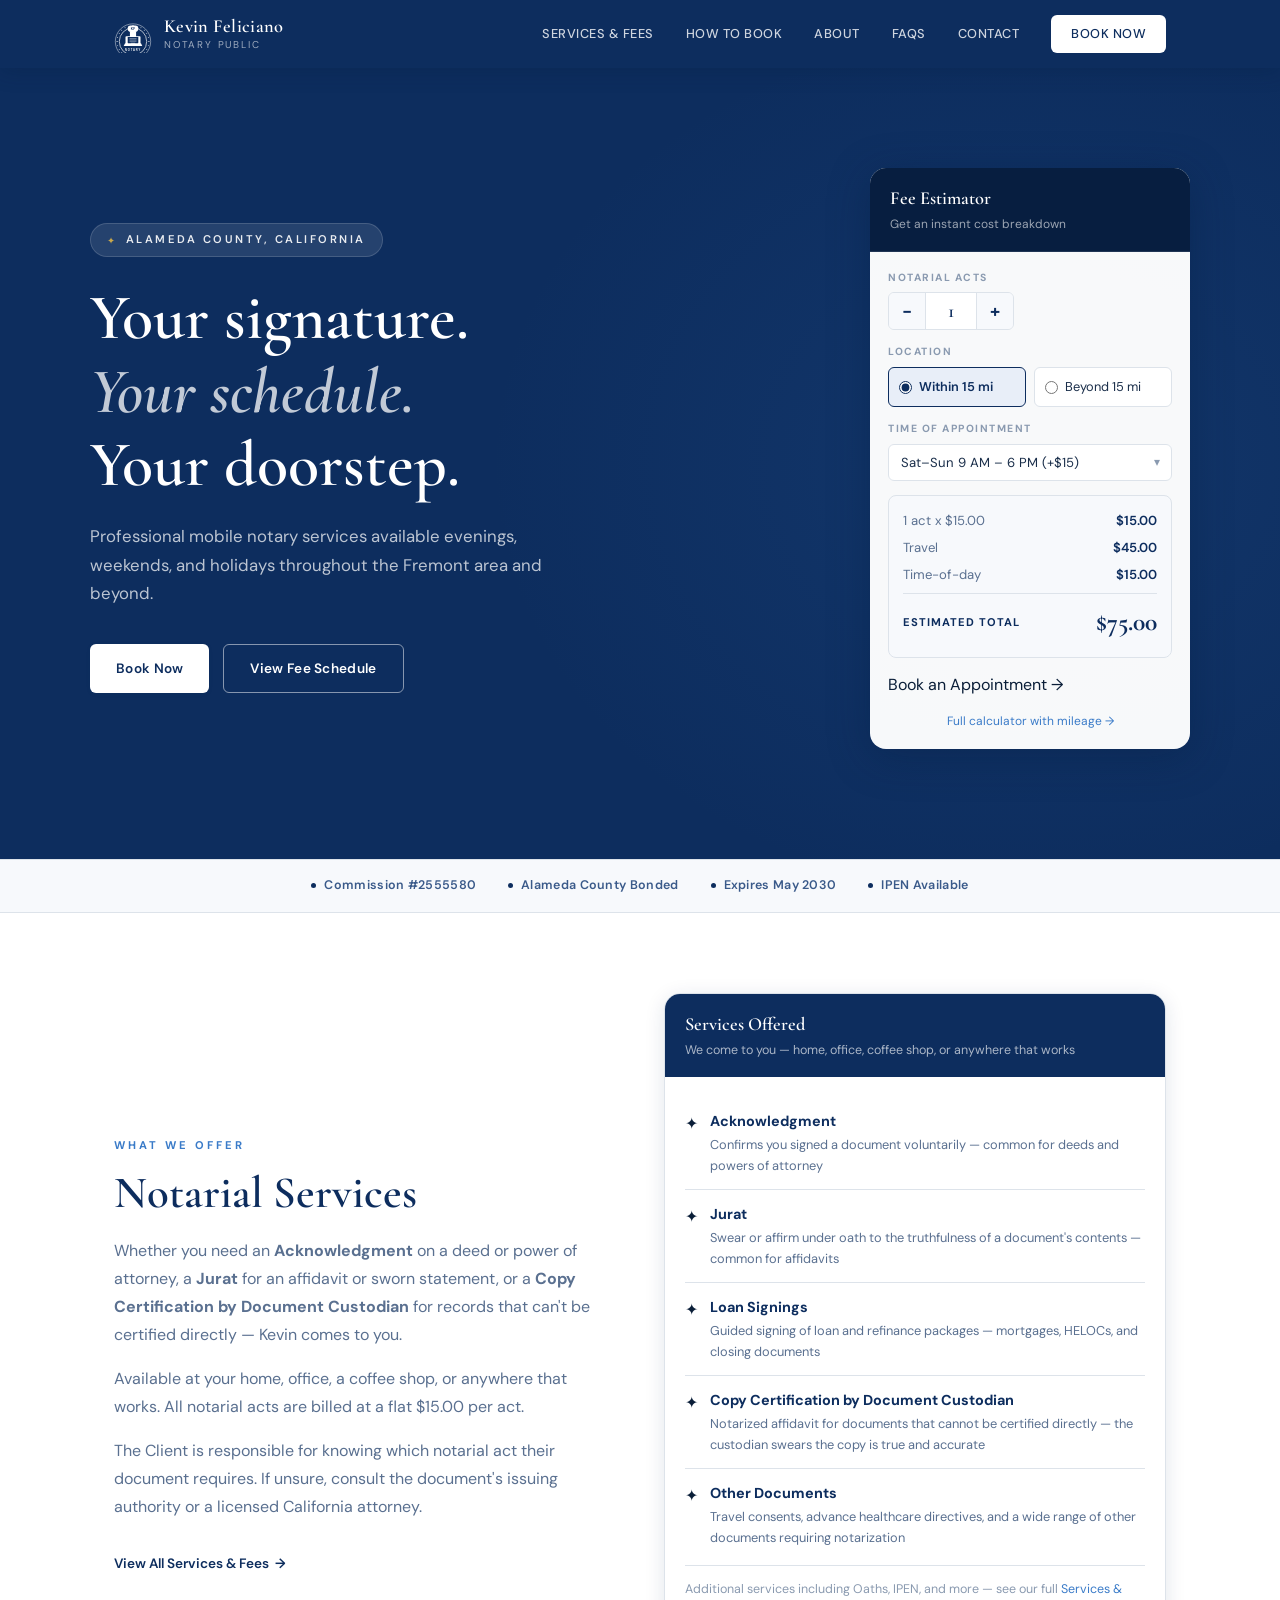
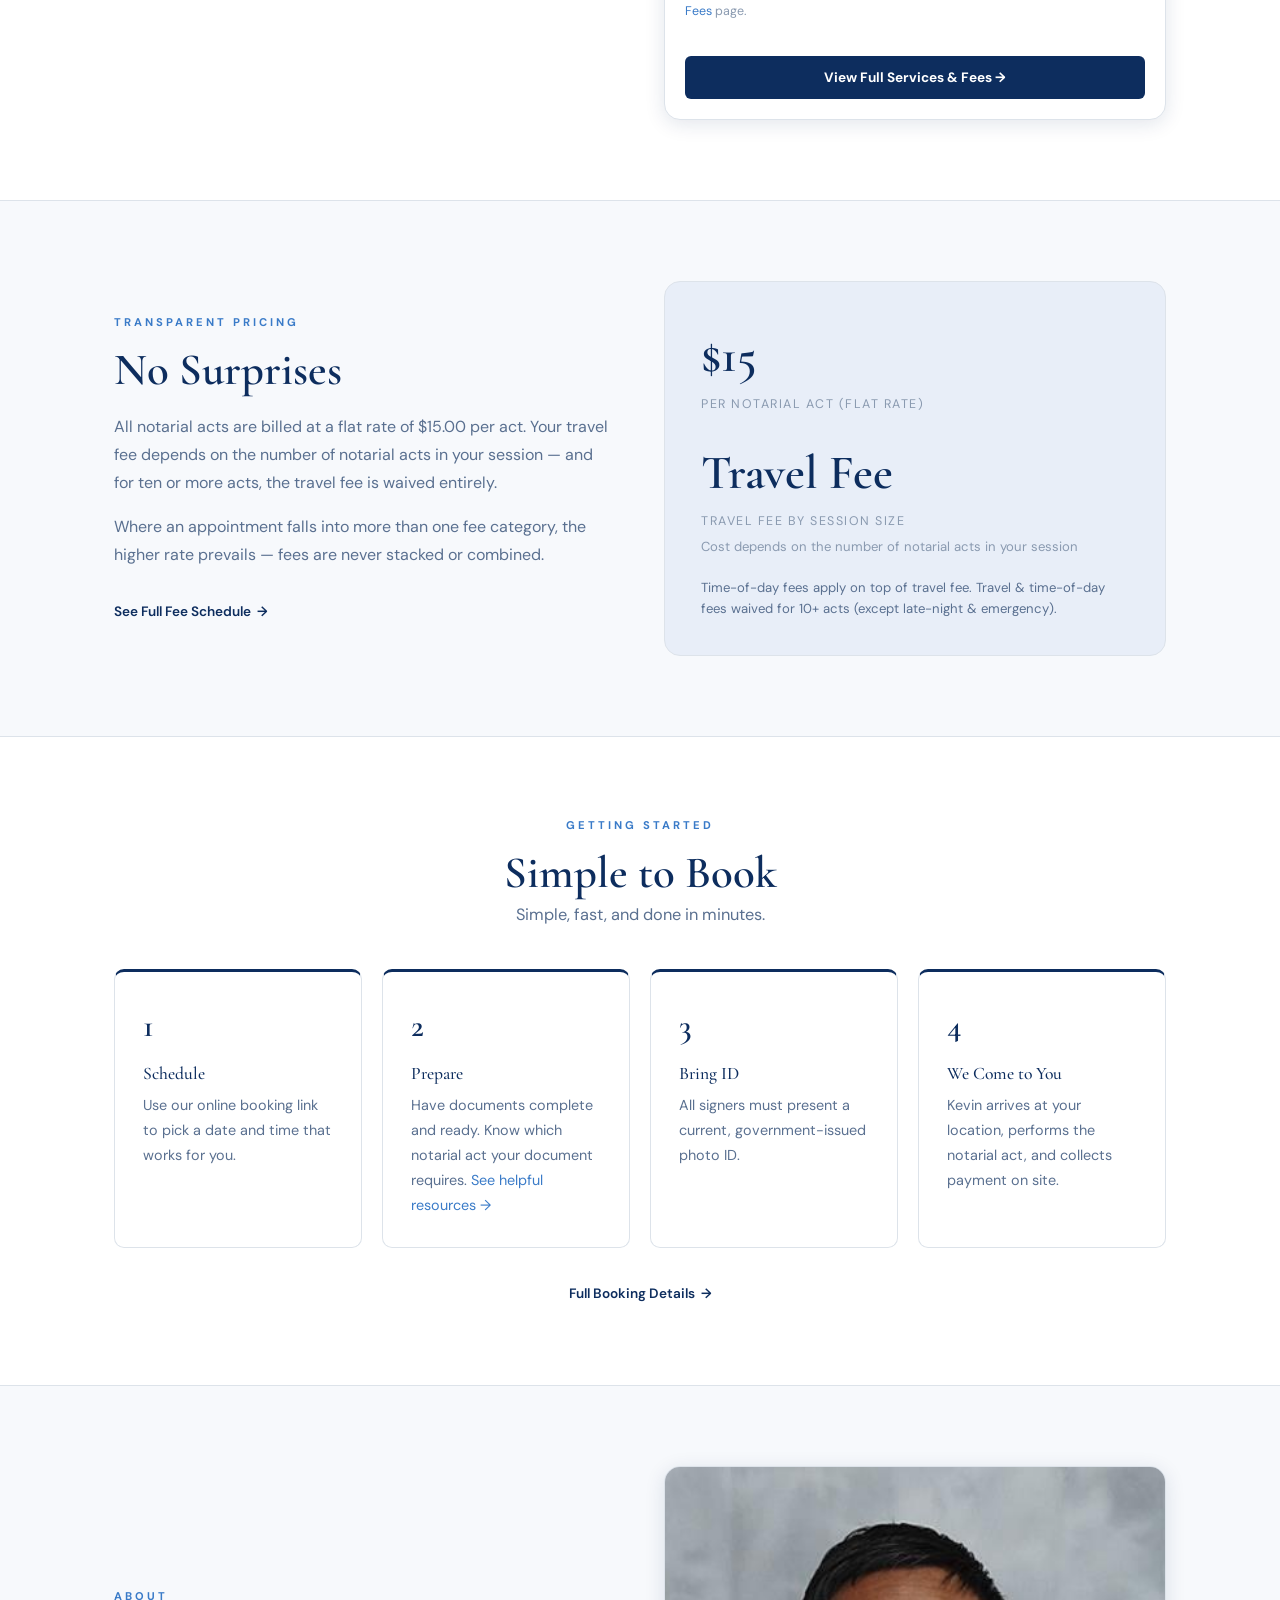
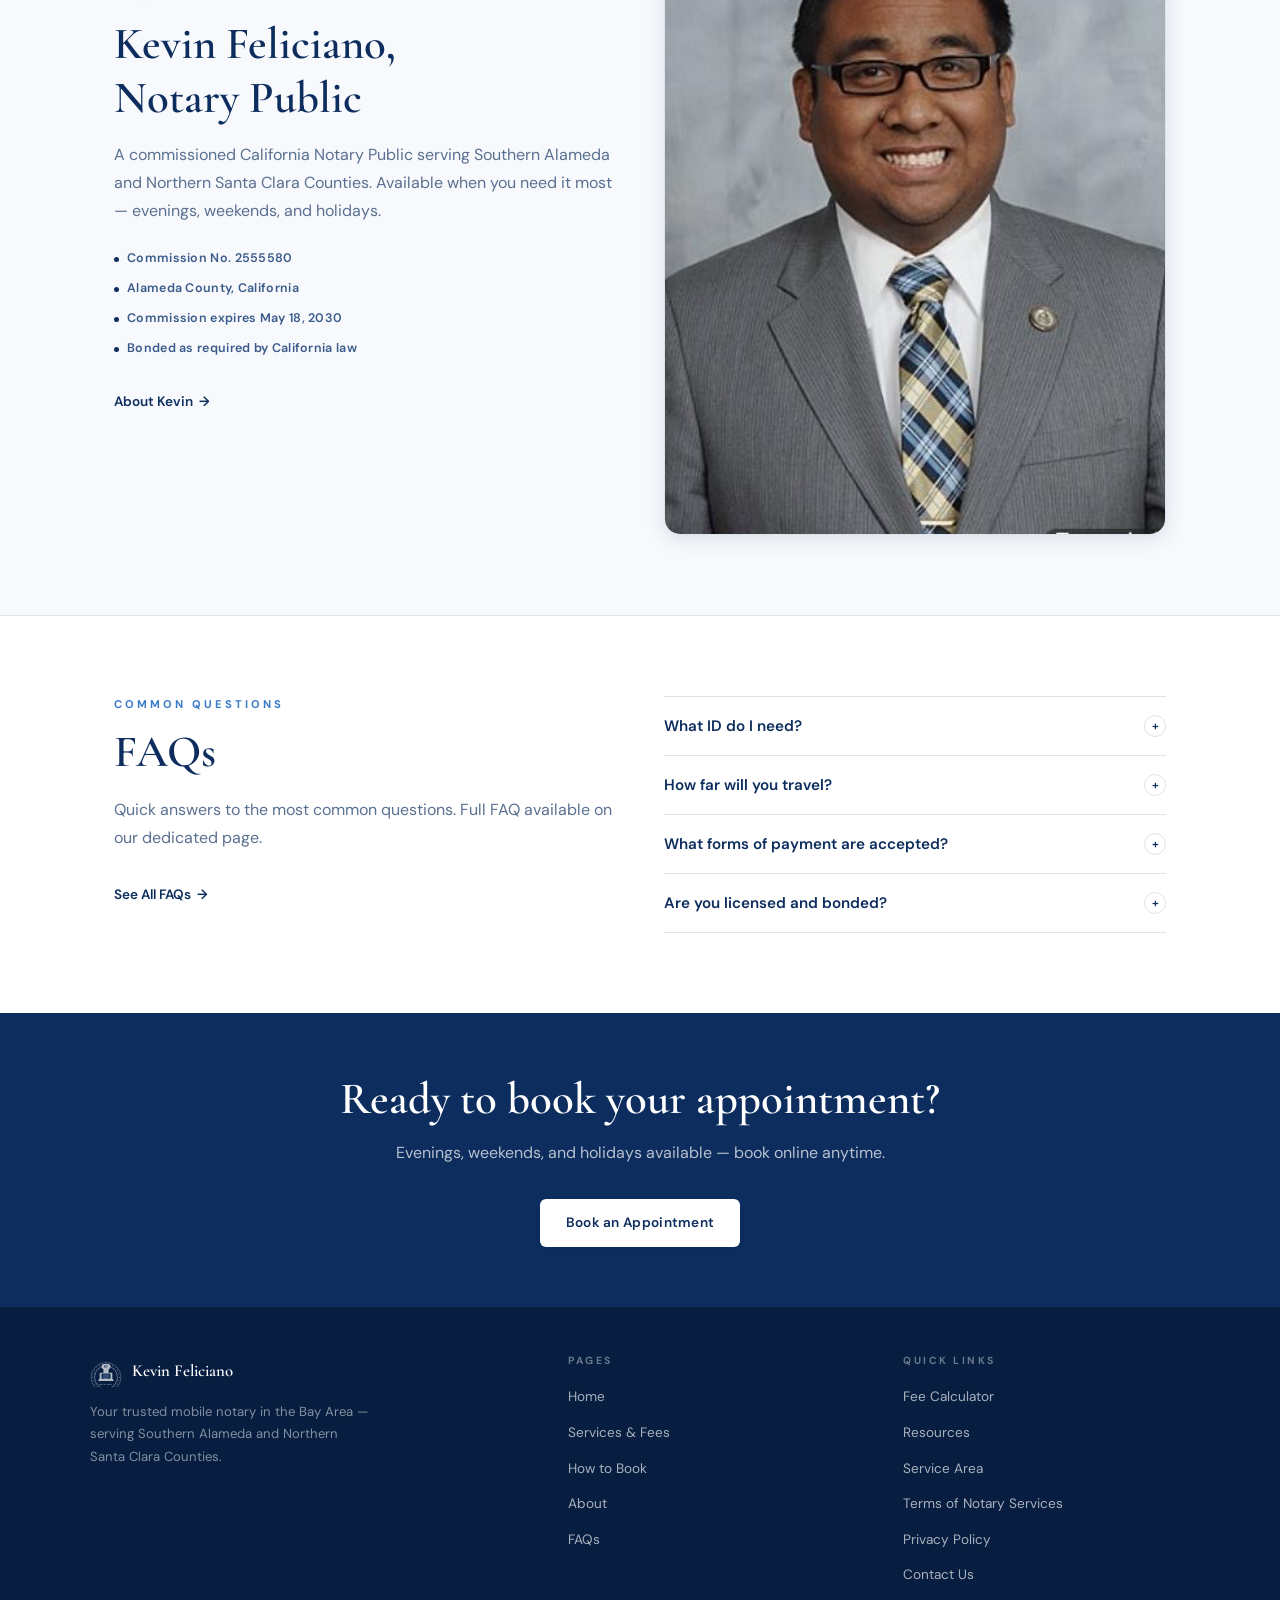
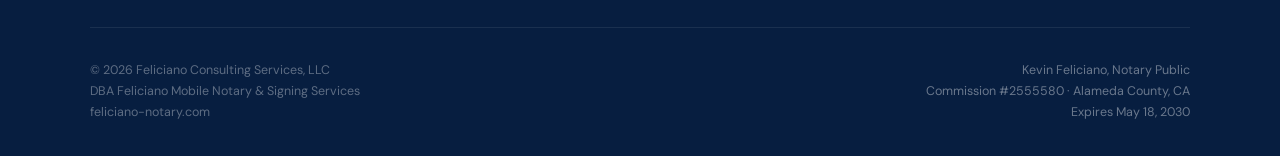
==== index.html @ 38f4b2e8 "Add files via upload" ====
<!DOCTYPE html>
<html lang="en">
<head>
  <meta charset="UTF-8"/>
  <meta name="viewport" content="width=device-width, initial-scale=1.0"/>
  <meta name="description" content="Kevin Feliciano, Notary Public — Professional mobile notary services in Fremont, CA. Available evenings, weekends, and holidays. Serving Southern Alameda and Northern Santa Clara Counties."/>
  <title>Feliciano Mobile Notary | Fremont, CA</title>
  <link rel="stylesheet" href="css/style.css"/>
  <link rel="icon" type="image/png" href="images/favicon-32.png"/>
<!-- Built: 2026-06-03 -->
<script type="application/ld+json">
{
  "@context": "https://schema.org",
  "@type": [
    "LegalService",
    "ProfessionalService"
  ],
  "name": "Feliciano Mobile Notary & Signing Services",
  "legalName": "Feliciano Consulting Services, LLC",
  "description": "Professional mobile notary services in Fremont, CA and the surrounding Bay Area. Available evenings, weekends, and holidays. Serving Southern Alameda and Northern Santa Clara Counties.",
  "url": "https://www.feliciano-notary.com",
  "founder": {
    "@type": "Person",
    "name": "Kevin Feliciano"
  },
  "areaServed": [
    {
      "@type": "City",
      "name": "Fremont"
    },
    {
      "@type": "City",
      "name": "Newark"
    },
    {
      "@type": "City",
      "name": "Union City"
    },
    {
      "@type": "City",
      "name": "Hayward"
    },
    {
      "@type": "City",
      "name": "Milpitas"
    },
    {
      "@type": "City",
      "name": "San Jose"
    },
    {
      "@type": "City",
      "name": "Sunnyvale"
    },
    {
      "@type": "City",
      "name": "Santa Clara"
    },
    {
      "@type": "City",
      "name": "Castro Valley"
    },
    {
      "@type": "City",
      "name": "San Leandro"
    },
    {
      "@type": "City",
      "name": "Sunol"
    },
    {
      "@type": "City",
      "name": "San Lorenzo"
    }
  ],
  "serviceArea": {
    "@type": "GeoCircle",
    "geoMidpoint": {
      "@type": "GeoCoordinates",
      "latitude": 37.5485,
      "longitude": -121.9886
    },
    "geoRadius": "24140"
  },
  "priceRange": "$$",
  "paymentAccepted": "Cash, Check, Card",
  "openingHours": [
    "Sa 09:00-21:00",
    "Su 09:00-21:00",
    "Mo-Fr 18:00-00:00"
  ],
  "makesOffer": [
    {
      "@type": "Offer",
      "itemOffered": {
        "@type": "Service",
        "name": "Acknowledgment"
      }
    },
    {
      "@type": "Offer",
      "itemOffered": {
        "@type": "Service",
        "name": "Jurat"
      }
    },
    {
      "@type": "Offer",
      "itemOffered": {
        "@type": "Service",
        "name": "Certified Copy of Power of Attorney"
      }
    },
    {
      "@type": "Offer",
      "itemOffered": {
        "@type": "Service",
        "name": "Loan Signing Services"
      }
    },
    {
      "@type": "Offer",
      "itemOffered": {
        "@type": "Service",
        "name": "In-Person Electronic Notarization (IPEN)"
      }
    }
  ]
}
</script>
</head>
<body>

<!-- ── NAVIGATION ── -->
<nav class="nav">
  <div class="nav-inner">
    <a href="index.html" class="nav-brand">
      <svg class="logo-mark" width="38" height="38" viewBox="-43 -58 86 82">
        <circle cx="0" cy="0" r="40" fill="none" stroke="white" stroke-width="1"/>
        <g fill="white"><circle cx="0" cy="-36" r="1.3"/><circle cx="9.3" cy="-34.8" r="1.1"/><circle cx="18" cy="-31.2" r="1.1"/><circle cx="25.5" cy="-25.5" r="1.1"/><circle cx="31.2" cy="-18" r="1.1"/><circle cx="34.8" cy="-9.3" r="1.1"/><circle cx="36" cy="0" r="1.3"/><circle cx="34.8" cy="9.3" r="1.1"/><circle cx="31.2" cy="18" r="1.1"/><circle cx="25.5" cy="25.5" r="1.1"/><circle cx="18" cy="31.2" r="1.1"/><circle cx="9.3" cy="34.8" r="1.1"/><circle cx="0" cy="36" r="1.3"/><circle cx="-9.3" cy="34.8" r="1.1"/><circle cx="-18" cy="31.2" r="1.1"/><circle cx="-25.5" cy="25.5" r="1.1"/><circle cx="-31.2" cy="18" r="1.1"/><circle cx="-34.8" cy="9.3" r="1.1"/><circle cx="-36" cy="0" r="1.3"/><circle cx="-34.8" cy="-9.3" r="1.1"/><circle cx="-31.2" cy="-18" r="1.1"/><circle cx="-25.5" cy="-25.5" r="1.1"/><circle cx="-18" cy="-31.2" r="1.1"/><circle cx="-9.3" cy="-34.8" r="1.1"/></g>
        <circle cx="0" cy="0" r="31" fill="none" stroke="white" stroke-width="1.5"/>
        <path d="M-21,10 L-18,4 L18,4 L21,10 Z" fill="white"/><rect x="-17" y="-12" width="34" height="18" rx="2" fill="white"/><rect x="-7" y="-24" width="14" height="14" rx="2" fill="white"/><rect x="-12" y="-36" width="24" height="14" rx="7" fill="white"/>
        <text x="0" y="-26" font-family="Arial,sans-serif" font-size="7" font-weight="700" fill="#0d2d5e" text-anchor="middle" letter-spacing="0.5">KF</text>
        <rect x="-12" y="-10" width="24" height="14" rx="1" fill="#0d2d5e"/><line x1="-8" y1="-6" x2="8" y2="-6" stroke="white" stroke-width="1.3"/><line x1="-8" y1="-1" x2="8" y2="-1" stroke="white" stroke-width="1.3"/><line x1="-5" y1="4" x2="5" y2="4" stroke="white" stroke-width="1.3"/>
        <text x="0" y="21" font-family="Arial,sans-serif" font-size="6" font-weight="700" fill="white" letter-spacing="2" text-anchor="middle">NOTARY</text>
      </svg>
      <div class="nav-wordmark"><span class="name">Kevin Feliciano</span><span class="sub">Notary Public</span></div>
    </a>
    <div class="nav-links">
      <div class="nav-dropdown">
        <a href="services.html">Services &amp; Fees</a>
        <div class="nav-dropdown-menu">
          <a href="services.html">Services &amp; Fees</a>
          <a href="service-area.html">Service Area</a>
          <a href="calculator.html">Fee Calculator</a>
          <a href="resources.html">Resources</a>
        </div>
      </div>
      <a href="book.html">How to Book</a>
      <div class="nav-dropdown">
        <a href="about.html">About</a>
        <div class="nav-dropdown-menu">
          <a href="about.html">About</a>
          <a href="contact.html">Contact</a>
          <a href="service-area.html">Service Area</a>
          <a href="terms.html">Full Terms</a>
        </div>
      </div>
      <a href="faq.html">FAQs</a>
      <a href="contact.html">Contact</a>
      <a href="book.html" class="nav-cta" style="color:#0d2d5e">Book Now</a>
    </div>
    <button class="nav-mobile-toggle" aria-label="Menu"><span></span><span></span><span></span></button>
  </div>
</nav>

<!-- ── HERO ── -->
<section class="hero">
  <div class="hero-inner">
    <div class="hero-content">
      <div class="hero-badge fade-up">Alameda County, California</div>
      <h1 class="fade-up fade-up-1">Your signature.<br><em>Your schedule.</em><br>Your doorstep.</h1>
      <p class="hero-tagline fade-up fade-up-2">Professional mobile notary services available evenings, weekends, and holidays throughout the Fremont area and beyond.</p>
      <div class="hero-btns fade-up fade-up-3">
        <a href="book.html" class="btn btn-white">Book Now</a>
        <a href="services.html" class="btn btn-outline-white">View Fee Schedule</a>
      </div>
    </div>
    <!-- Hero Fee Calculator -->
    <div id="hero-calc" style="background:rgba(255,255,255,0.97);border-radius:16px;overflow:hidden;box-shadow:0 8px 40px rgba(7,30,64,0.35);width:320px;flex-shrink:0;align-self:flex-start">
      <div style="background:#071e40;padding:16px 20px;border-bottom:1px solid rgba(255,255,255,0.1)">
        <div style="color:white;font-family:var(--font-display);font-size:1.15rem;font-weight:600">Fee Estimator</div>
        <div style="color:rgba(255,255,255,0.6);font-size:0.75rem;margin-top:2px">Get an instant cost breakdown</div>
      </div>
      <div style="padding:18px;display:flex;flex-direction:column;gap:14px">

        <!-- Acts -->
        <div>
          <div style="font-size:0.65rem;font-weight:700;letter-spacing:1.5px;text-transform:uppercase;color:var(--text-muted);margin-bottom:6px">Notarial acts</div>
          <div style="display:flex;align-items:center;border:1.5px solid var(--border);border-radius:var(--radius-sm);overflow:hidden;width:fit-content">
            <button onclick="hcStep(-1)" style="width:36px;height:36px;background:#f7f9fc;border:none;font-size:1.1rem;font-weight:700;color:#0d2d5e;cursor:pointer">−</button>
            <input type="number" id="hc-acts" min="1" max="20" value="1" oninput="hcActsInput()" style="width:52px;text-align:center;font-family:'Cormorant Garamond',serif;font-size:1.2rem;font-weight:600;color:#0d2d5e;border:none;border-left:1px solid var(--border);border-right:1px solid var(--border);height:36px;outline:none;-moz-appearance:textfield;background:white;padding:0"/>
            <button onclick="hcStep(1)" style="width:36px;height:36px;background:#f7f9fc;border:none;font-size:1.1rem;font-weight:700;color:#0d2d5e;cursor:pointer">+</button>
          </div>
        </div>

        <!-- Location -->
        <div>
          <div style="font-size:0.65rem;font-weight:700;letter-spacing:1.5px;text-transform:uppercase;color:var(--text-muted);margin-bottom:6px">Location</div>
          <div style="display:grid;grid-template-columns:1fr 1fr;gap:8px">
            <label id="hc-loc-within-lbl" style="display:flex;align-items:center;gap:7px;padding:9px 10px;border:1.5px solid #0d2d5e;border-radius:6px;cursor:pointer;font-size:0.8rem;font-weight:600;color:#0d2d5e;background:#e8eef8">
              <input type="radio" name="hc-loc" id="hc-loc-within" value="within" checked onchange="hcUpdateLabels();hcCalc()" style="accent-color:#0d2d5e"/> Within 15 mi
            </label>
            <label id="hc-loc-beyond-lbl" style="display:flex;align-items:center;gap:7px;padding:9px 10px;border:1.5px solid #dde3ea;border-radius:6px;cursor:pointer;font-size:0.8rem;color:#1a2e4a;background:white">
              <input type="radio" name="hc-loc" id="hc-loc-beyond" value="beyond" onchange="hcUpdateLabels();hcCalc()" style="accent-color:#0d2d5e"/> Beyond 15 mi
            </label>
          </div>
        </div>

        <!-- Time -->
        <div>
          <div style="font-size:0.65rem;font-weight:700;letter-spacing:1.5px;text-transform:uppercase;color:var(--text-muted);margin-bottom:6px">Time of appointment</div>
          <div style="position:relative">
            <select id="hc-time" onchange="hcCalc()" style="width:100%;padding:9px 32px 9px 12px;border:1.5px solid #dde3ea;border-radius:6px;font-family:var(--font-body);font-size:0.82rem;color:#1a2e4a;background:white;outline:none;appearance:none;-webkit-appearance:none;cursor:pointer">
              <option value="weekend-day" selected>Sat–Sun 9 AM – 6 PM (+$15)</option>
              <option value="evening">All days 6 – 9 PM (+$25)</option>
              <option value="latenight">Late-night 9 PM – 12 AM (+$40)</option>
              <option value="emergency">Emergency &lt;2 hrs (+$65)</option>
            </select>
            <span style="position:absolute;right:12px;top:50%;transform:translateY(-50%);color:#8a9ab0;pointer-events:none;font-size:0.75rem">▾</span>
          </div>
        </div>

        <!-- Result -->
        <div style="background:#f7f9fc;border-radius:8px;padding:14px;display:flex;flex-direction:column;gap:6px;border:1px solid #dde3ea">
          <div style="display:flex;justify-content:space-between;font-size:0.82rem">
            <span style="color:#5a7090" id="hc-acts-label">1 act x $15.00</span>
            <span style="font-weight:600;color:#0d2d5e" id="hc-acts-val">$15.00</span>
          </div>
          <div style="display:flex;justify-content:space-between;font-size:0.82rem">
            <span style="color:#5a7090">Travel</span>
            <span style="font-weight:600;color:#0d2d5e" id="hc-travel-val">$45.00</span>
          </div>
          <div style="display:flex;justify-content:space-between;font-size:0.82rem">
            <span style="color:#5a7090">Time-of-day</span>
            <span style="font-weight:600;color:#0d2d5e" id="hc-tod-val">$15.00</span>
          </div>
          <div style="border-top:1.5px solid #dde3ea;padding-top:8px;margin-top:2px;display:flex;justify-content:space-between;align-items:center">
            <span style="font-size:0.7rem;font-weight:700;letter-spacing:1px;text-transform:uppercase;color:#0d2d5e">Estimated Total</span>
            <span style="font-family:var(--font-display);font-size:1.6rem;font-weight:700;color:#0d2d5e" id="hc-total">$75.00</span>
          </div>
        </div>

        <a href="book.html">Book an Appointment →</a>
        <a href="calculator.html" style="display:block;text-align:center;font-size:0.75rem;color:#3a7bc8;text-decoration:none">Full calculator with mileage →</a>
      </div>
    </div>
  </div>
</section>

<!-- ── TRUST BAR ── -->
<div class="trust-bar">
  <div class="trust-bar-inner">
    <div class="trust-item"><span class="trust-dot"></span>Commission #2555580</div>
    <div class="trust-item"><span class="trust-dot"></span>Alameda County Bonded</div>
    <div class="trust-item"><span class="trust-dot"></span>Expires May 2030</div>
    <div class="trust-item"><span class="trust-dot"></span>IPEN Available</div>
  </div>
</div>

<!-- ── SERVICES TEASER ── -->
<section class="section">
  <div class="container">
    <div class="teaser-grid scroll-reveal">
      <div>
        <span class="eyebrow">What We Offer</span>
        <h2>Notarial Services</h2>
        <p class="mt-16">Whether you need an <strong>Acknowledgment</strong> on a deed or power of attorney, a <strong>Jurat</strong> for an affidavit or sworn statement, or a <strong>Copy Certification by Document Custodian</strong> for records that can't be certified directly — Kevin comes to you.</p>
        <p class="mt-16">Available at your home, office, a coffee shop, or anywhere that works. All notarial acts are billed at a flat $15.00 per act.</p>
        <p class="mt-16">The Client is responsible for knowing which notarial act their document requires. If unsure, consult the document's issuing authority or a licensed California attorney.</p>
        <a href="services.html" class="btn-ghost mt-32" style="display:inline-flex">View All Services &amp; Fees</a>
      </div>
      <!-- SERVICES CARD -->
      <div style="background:var(--white);border:1px solid var(--border);border-radius:var(--radius-lg);overflow:hidden;box-shadow:var(--shadow-md)">
        <div style="background:var(--navy);padding:16px 20px">
          <div style="color:white;font-family:var(--font-display);font-size:1.15rem;font-weight:600">Services Offered</div>
          <div style="color:rgba(255,255,255,0.65);font-size:0.78rem;margin-top:2px">We come to you — home, office, coffee shop, or anywhere that works</div>
        </div>
        <div style="padding:20px;display:flex;flex-direction:column;gap:0">
          <div style="display:flex;align-items:flex-start;gap:12px;padding:13px 0;border-bottom:1px solid var(--border)">
            <span style="font-size:1rem;flex-shrink:0;margin-top:1px">✦</span>
            <div>
              <div style="font-weight:700;font-size:0.9rem;color:var(--navy)">Acknowledgment</div>
              <div style="font-size:0.8rem;color:var(--text-soft);margin-top:2px">Confirms you signed a document voluntarily — common for deeds and powers of attorney</div>
            </div>
          </div>
          <div style="display:flex;align-items:flex-start;gap:12px;padding:13px 0;border-bottom:1px solid var(--border)">
            <span style="font-size:1rem;flex-shrink:0;margin-top:1px">✦</span>
            <div>
              <div style="font-weight:700;font-size:0.9rem;color:var(--navy)">Jurat</div>
              <div style="font-size:0.8rem;color:var(--text-soft);margin-top:2px">Swear or affirm under oath to the truthfulness of a document's contents — common for affidavits</div>
            </div>
          </div>
          <div style="display:flex;align-items:flex-start;gap:12px;padding:13px 0;border-bottom:1px solid var(--border)">
            <span style="font-size:1rem;flex-shrink:0;margin-top:1px">✦</span>
            <div>
              <div style="font-weight:700;font-size:0.9rem;color:var(--navy)">Loan Signings</div>
              <div style="font-size:0.8rem;color:var(--text-soft);margin-top:2px">Guided signing of loan and refinance packages — mortgages, HELOCs, and closing documents</div>
            </div>
          </div>
          <div style="display:flex;align-items:flex-start;gap:12px;padding:13px 0;border-bottom:1px solid var(--border)">
            <span style="font-size:1rem;flex-shrink:0;margin-top:1px">✦</span>
            <div>
              <div style="font-weight:700;font-size:0.9rem;color:var(--navy)">Copy Certification by Document Custodian</div>
              <div style="font-size:0.8rem;color:var(--text-soft);margin-top:2px">Notarized affidavit for documents that cannot be certified directly — the custodian swears the copy is true and accurate</div>
            </div>
          </div>
          <div style="display:flex;align-items:flex-start;gap:12px;padding:13px 0">
            <span style="font-size:1rem;flex-shrink:0;margin-top:1px">✦</span>
            <div>
              <div style="font-weight:700;font-size:0.9rem;color:var(--navy)">Other Documents</div>
              <div style="font-size:0.8rem;color:var(--text-soft);margin-top:2px">Travel consents, advance healthcare directives, and a wide range of other documents requiring notarization</div>
            </div>
          </div>
          <div style="padding:13px 0;border-top:1px solid var(--border);margin-top:4px">
            <p style="font-size:0.78rem;color:var(--text-muted)">Additional services including Oaths, IPEN, and more — see our full <a href="services.html" style="color:var(--blue-accent)">Services &amp; Fees</a> page.</p>
          </div>
        </div>
        <div style="padding:0 20px 20px">
          <a href="services.html" style="display:block;text-align:center;background:var(--navy);color:white;padding:11px;border-radius:var(--radius-sm);font-size:0.85rem;font-weight:700;text-decoration:none">View Full Services &amp; Fees →</a>
        </div>
      </div>
    </div>
  </div>
</section>

<hr class="divider"/>

<!-- ── FEE TEASER ── -->
<section class="section section-alt">
  <div class="container">
    <div class="teaser-grid reverse scroll-reveal">
      <div style="background:var(--light-blue);border-radius:var(--radius-lg);padding:36px;border:1px solid var(--border)">
        <div style="font-family:var(--font-display);font-size:3rem;font-weight:600;color:var(--navy)">$15</div>
        <div style="font-size:0.78rem;letter-spacing:1.5px;text-transform:uppercase;color:var(--text-muted);margin-bottom:20px">Per notarial act (flat rate)</div>
        <div style="font-family:var(--font-display);font-size:3rem;font-weight:600;color:var(--navy)">Travel Fee</div>
        <div style="font-size:0.78rem;letter-spacing:1.5px;text-transform:uppercase;color:var(--text-muted);margin-bottom:4px">Travel fee by session size</div>
        <div style="font-size:0.82rem;color:var(--text-muted);margin-bottom:20px">Cost depends on the number of notarial acts in your session</div>
        <div style="font-size:0.82rem;color:var(--text-soft);line-height:1.6">Time-of-day fees apply on top of travel fee. Travel &amp; time-of-day fees waived for 10+ acts (except late-night &amp; emergency).</div>
      </div>
      <div>
        <span class="eyebrow">Transparent Pricing</span>
        <h2>No Surprises</h2>
        <p class="mt-16">All notarial acts are billed at a flat rate of $15.00 per act. Your travel fee depends on the number of notarial acts in your session — and for ten or more acts, the travel fee is waived entirely.</p>
        <p class="mt-16">Where an appointment falls into more than one fee category, the higher rate prevails — fees are never stacked or combined.</p>
        <a href="services.html" class="btn-ghost mt-32" style="display:inline-flex">See Full Fee Schedule</a>
      </div>
    </div>
  </div>
</section>

<hr class="divider"/>

<!-- ── HOW TO BOOK TEASER ── -->
<section class="section">
  <div class="container">
    <div class="text-center section-header scroll-reveal">
      <span class="eyebrow">Getting Started</span>
      <h2>Simple to Book</h2>
      <p style="text-align:center;margin:0 auto">Simple, fast, and done in minutes.</p>
    </div>
    <div class="cards-grid scroll-reveal">
      <div class="card card-top-accent">
        <div style="font-family:var(--font-display);font-size:2rem;font-weight:600;color:var(--navy);margin-bottom:12px">1</div>
        <h3>Schedule</h3>
        <p>Use our online booking link to pick a date and time that works for you.</p>
      </div>
      <div class="card card-top-accent">
        <div style="font-family:var(--font-display);font-size:2rem;font-weight:600;color:var(--navy);margin-bottom:12px">2</div>
        <h3>Prepare</h3>
        <p>Have documents complete and ready. Know which notarial act your document requires. <a href="resources.html" style="color:var(--blue-accent)">See helpful resources &rarr;</a></p>
      </div>
      <div class="card card-top-accent">
        <div style="font-family:var(--font-display);font-size:2rem;font-weight:600;color:var(--navy);margin-bottom:12px">3</div>
        <h3>Bring ID</h3>
        <p>All signers must present a current, government-issued photo ID.</p>
      </div>
      <div class="card card-top-accent">
        <div style="font-family:var(--font-display);font-size:2rem;font-weight:600;color:var(--navy);margin-bottom:12px">4</div>
        <h3>We Come to You</h3>
        <p>Kevin arrives at your location, performs the notarial act, and collects payment on site.</p>
      </div>
    </div>
    <div class="text-center mt-32 scroll-reveal">
      <a href="book.html" class="btn-ghost">Full Booking Details</a>
    </div>
  </div>
</section>

<hr class="divider"/>

<!-- ── ABOUT TEASER ── -->
<section class="section section-alt">
  <div class="container">
    <div class="teaser-grid scroll-reveal">
      <div>
        <span class="eyebrow">About</span>
        <h2>Kevin Feliciano,<br>Notary Public</h2>
        <p class="mt-16">A commissioned California Notary Public serving Southern Alameda and Northern Santa Clara Counties. Available when you need it most — evenings, weekends, and holidays.</p>
        <div style="margin-top:24px;display:flex;flex-direction:column;gap:10px">
          <div class="trust-item"><span class="trust-dot"></span>Commission No. 2555580</div>
          <div class="trust-item"><span class="trust-dot"></span>Alameda County, California</div>
          <div class="trust-item"><span class="trust-dot"></span>Commission expires May 18, 2030</div>
          <div class="trust-item"><span class="trust-dot"></span>Bonded as required by California law</div>
        </div>
        <a href="about.html" class="btn-ghost mt-32" style="display:inline-flex">About Kevin</a>
      </div>
      <div class="about-photo">
        <img src="images/headshot.jpg" alt="Kevin Feliciano, Notary Public" style="width:100%;height:100%;object-fit:cover;object-position:center top"/>
      </div>
    </div>
  </div>
</section>

<hr class="divider"/>

<!-- ── FAQ TEASER ── -->
<section class="section">
  <div class="container">
    <div class="two-col scroll-reveal">
      <div>
        <span class="eyebrow">Common Questions</span>
        <h2>FAQs</h2>
        <p class="mt-16">Quick answers to the most common questions. Full FAQ available on our dedicated page.</p>
        <a href="faq.html" class="btn-ghost mt-32" style="display:inline-flex">See All FAQs</a>
      </div>
      <div class="faq-list">
        <div class="faq-item">
          <button class="faq-q">What ID do I need? <span class="faq-icon">+</span></button>
          <div class="faq-a">A current government-issued photo ID issued within the last five years — California driver's license, U.S. passport, military ID, or any ID satisfying California Civil Code § 1185.</div>
        </div>
        <div class="faq-item">
          <button class="faq-q">How far will you travel? <span class="faq-icon">+</span></button>
          <div class="faq-a">Travel fees are $45.00 (1–2 acts), $30.00 (3–4 acts), $15.00 (5–9 acts), and waived for 10+ acts — all within 15 miles of Fremont. Additional mileage beyond 15 miles is charged at the IRS standard rate.</div>
        </div>
        <div class="faq-item">
          <button class="faq-q">What forms of payment are accepted? <span class="faq-icon">+</span></button>
          <div class="faq-a">Cash, Venmo, Zelle, or Apple Cash. Payment is due at the time of service.</div>
        </div>
        <div class="faq-item">
          <button class="faq-q">Are you licensed and bonded? <span class="faq-icon">+</span></button>
          <div class="faq-a">Yes. Commission No. 2555580, Alameda County, California, expiring May 18, 2030. Bonded as required by California law.</div>
        </div>
      </div>
    </div>
  </div>
</section>

<!-- ── CTA BANNER ── -->
<section class="cta-banner scroll-reveal">
  <div class="container">
    <h2>Ready to book your appointment?</h2>
    <p>Evenings, weekends, and holidays available — book online anytime.</p>
    <div class="btn-group">
      <a href="book.html" class="btn btn-white">Book an Appointment</a>
    </div>
  </div>
</section>

<!-- ── FOOTER ── -->
<footer class="footer">
  <div class="footer-inner">
    <div class="footer-top">
      <div class="footer-brand">
        <div style="display:flex;align-items:center;gap:10px">
          <svg width="32" height="32" viewBox="-43 -58 86 82" opacity="0.7">
            <circle cx="0" cy="0" r="40" fill="none" stroke="white" stroke-width="1"/>
            <g fill="white"><circle cx="0" cy="-36" r="1.3"/><circle cx="9.3" cy="-34.8" r="1.1"/><circle cx="18" cy="-31.2" r="1.1"/><circle cx="25.5" cy="-25.5" r="1.1"/><circle cx="31.2" cy="-18" r="1.1"/><circle cx="34.8" cy="-9.3" r="1.1"/><circle cx="36" cy="0" r="1.3"/><circle cx="34.8" cy="9.3" r="1.1"/><circle cx="31.2" cy="18" r="1.1"/><circle cx="25.5" cy="25.5" r="1.1"/><circle cx="18" cy="31.2" r="1.1"/><circle cx="9.3" cy="34.8" r="1.1"/><circle cx="0" cy="36" r="1.3"/><circle cx="-9.3" cy="34.8" r="1.1"/><circle cx="-18" cy="31.2" r="1.1"/><circle cx="-25.5" cy="25.5" r="1.1"/><circle cx="-31.2" cy="18" r="1.1"/><circle cx="-34.8" cy="9.3" r="1.1"/><circle cx="-36" cy="0" r="1.3"/><circle cx="-34.8" cy="-9.3" r="1.1"/><circle cx="-31.2" cy="-18" r="1.1"/><circle cx="-25.5" cy="-25.5" r="1.1"/><circle cx="-18" cy="-31.2" r="1.1"/><circle cx="-9.3" cy="-34.8" r="1.1"/></g>
            <circle cx="0" cy="0" r="31" fill="none" stroke="white" stroke-width="1.5"/>
            <path d="M-21,10 L-18,4 L18,4 L21,10 Z" fill="white"/><rect x="-17" y="-12" width="34" height="18" rx="2" fill="white"/><rect x="-7" y="-24" width="14" height="14" rx="2" fill="white"/><rect x="-12" y="-36" width="24" height="14" rx="7" fill="white"/>
            <text x="0" y="-26" font-family="Arial,sans-serif" font-size="7" font-weight="700" fill="#0d2d5e" text-anchor="middle" letter-spacing="0.5">KF</text>
            <rect x="-12" y="-10" width="24" height="14" rx="1" fill="#0d2d5e"/><line x1="-8" y1="-6" x2="8" y2="-6" stroke="white" stroke-width="1.3"/><line x1="-8" y1="-1" x2="8" y2="-1" stroke="white" stroke-width="1.3"/><line x1="-5" y1="4" x2="5" y2="4" stroke="white" stroke-width="1.3"/>
            <text x="0" y="21" font-family="Arial,sans-serif" font-size="6" font-weight="700" fill="white" letter-spacing="2" text-anchor="middle">NOTARY</text>
          </svg>
          <div style="color:white;font-family:'Cormorant Garamond',serif;font-size:1.05rem;font-weight:600">Kevin Feliciano</div>
        </div>
        <p class="tagline">Your trusted mobile notary in the Bay Area — serving Southern Alameda and Northern Santa Clara Counties.</p>
      </div>
      <div class="footer-col">
        <h4>Pages</h4>
        <ul>
          <li><a href="index.html">Home</a></li>
          <li><a href="services.html">Services &amp; Fees</a></li>
          <li><a href="book.html">How to Book</a></li>
          <li><a href="about.html">About</a></li>
          <li><a href="faq.html">FAQs</a></li>
        </ul>
      </div>
      <div class="footer-col">
        <h4>Quick Links</h4>
        <ul>
          <li><a href="calculator.html">Fee Calculator</a></li>
          <li><a href="resources.html">Resources</a></li>
          <li><a href="service-area.html">Service Area</a></li>
          <li><a href="terms.html">Terms of Notary Services</a></li>
          <li><a href="privacy.html">Privacy Policy</a></li>
          <li><a href="contact.html">Contact Us</a></li>
        </ul>
      </div>
    </div>
    <div class="footer-bottom">
      <p class="footer-copyright">&copy; 2026 Feliciano Consulting Services, LLC<br>DBA Feliciano Mobile Notary &amp; Signing Services<br>feliciano-notary.com</p>
      <p class="footer-commission">Kevin Feliciano, Notary Public<br>Commission #2555580 &middot; Alameda County, CA<br>Expires May 18, 2030</p>
    </div>
  </div>
</footer>

<script src="js/main.js"></script>
<script>
// Home page mini calculator
var hcActs = 1;

function hcStep(delta) {
  hcActs = Math.max(1, Math.min(20, hcActs + delta));
  document.getElementById('hc-acts').value = hcActs;
  hcCalc();
}
function hcActsInput() {
  var v = parseInt(document.getElementById('hc-acts').value) || 1;
  hcActs = Math.max(1, Math.min(20, v));
  document.getElementById('hc-acts').value = hcActs;
  hcCalc();
}

function hcUpdateLabels() {
  var withinChecked = document.getElementById('hc-loc-within').checked;
  var wl = document.getElementById('hc-loc-within-lbl');
  var bl = document.getElementById('hc-loc-beyond-lbl');
  if (!wl || !bl) return;
  wl.style.borderColor = withinChecked ? '#0d2d5e' : '#dde3ea';
  wl.style.background  = withinChecked ? '#e8eef8' : 'white';
  wl.style.fontWeight  = withinChecked ? '600' : '400';
  wl.style.color       = withinChecked ? '#0d2d5e' : '#1a2e4a';
  bl.style.borderColor = !withinChecked ? '#0d2d5e' : '#dde3ea';
  bl.style.background  = !withinChecked ? '#e8eef8' : 'white';
  bl.style.fontWeight  = !withinChecked ? '600' : '400';
  bl.style.color       = !withinChecked ? '#0d2d5e' : '#1a2e4a';
}

function hcFmt(n) {
  return n === 0 ? '$0.00' : '$' + n.toFixed(2);
}

function hcCalc() {
  var locEl  = document.querySelector('input[name="hc-loc"]:checked');
  var timeEl = document.getElementById('hc-time');
  if (!locEl || !timeEl) return;
  var time = timeEl.value;
  var inputEl = document.getElementById('hc-acts');
  hcActs = Math.max(1, Math.min(20, parseInt(inputEl.value) || 1));
  inputEl.value = hcActs;
  var acts = hcActs;

  // Acts fee — flat $15/act
  var actsFee = acts * 15;
  document.getElementById('hc-acts-label').textContent = acts + ' act' + (acts > 1 ? 's' : '') + ' x $15.00';
  document.getElementById('hc-acts-val').textContent = hcFmt(actsFee);

  // Travel fee — $45 (1-2), $30 (3-4), $15 (5-9), waived (10+)
  var travelFee;
  var beyond = locEl.value === 'beyond';
  var tenPlus = acts >= 10;
  if (tenPlus)        travelFee = 0;
  else if (acts <= 2) travelFee = 45;
  else if (acts <= 4) travelFee = 30;
  else                travelFee = 15;
  var travelText = tenPlus ? 'Waived' : hcFmt(travelFee);
  if (beyond) travelText = (tenPlus ? 'Waived' : hcFmt(travelFee)) + ' + mileage';
  document.getElementById('hc-travel-val').textContent = travelText;
  document.getElementById('hc-travel-val').style.color = tenPlus ? '#1a7a4a' : '#0d2d5e';

  // Time-of-day fee — always applies, no waivers
  // weekend-day=+$15, evening=+$25, latenight=+$40, emergency=+$65
  var todFee = 0;
  if      (time === 'weekend-day') todFee = 15;
  else if (time === 'evening')     todFee = 25;
  else if (time === 'latenight')   todFee = 40;
  else if (time === 'emergency')   todFee = 65;

  document.getElementById('hc-tod-val').textContent = todFee > 0 ? hcFmt(todFee) : '$0.00';

  // Total
  var total = actsFee + travelFee + todFee;
  document.getElementById('hc-total').textContent = hcFmt(total);
}

document.addEventListener('DOMContentLoaded', function() {
  document.getElementById('hc-acts').value = hcActs;
  hcCalc();
});
// Belt-and-suspenders: also call directly in case DOM already loaded
(function() {
  var el = document.getElementById('hc-acts');
  if (el) { el.value = hcActs; hcCalc(); }
})();
</script>
</body>
</html>
---- css/style.css ----
/* Built: 2026-06-03 */
/* ============================================================
   FELICIANO MOBILE NOTARY — Global Stylesheet
   feliciano-notary.com
   ============================================================ */

@import url('https://fonts.googleapis.com/css2?family=Cormorant+Garamond:wght@400;500;600;700&family=DM+Sans:wght@300;400;500;600;700&display=swap');

/* ── CSS Variables ── */
:root {
  --navy:       #0d2d5e;
  --navy-dark:  #071e40;
  --navy-mid:   #1a3f78;
  --navy-light: #2e5fa3;
  --blue-accent:#3a7bc8;
  --white:      #ffffff;
  --off-white:  #f7f9fc;
  --light-blue: #e8eef8;
  --border:     #dde3ea;
  --text-dark:  #0a1e38;
  --text-mid:   #3a5a8a;
  --text-soft:  #5a7090;
  --text-muted: #8a9ab0;
  --green:      #1a7a4a;
  --red:        #c0392b;
  --gold:       #c9a84c;

  --font-display: 'Cormorant Garamond', Georgia, serif;
  --font-body:    'DM Sans', system-ui, sans-serif;

  --radius-sm: 6px;
  --radius-md: 10px;
  --radius-lg: 16px;
  --shadow-sm: 0 1px 4px rgba(13,45,94,0.08);
  --shadow-md: 0 4px 20px rgba(13,45,94,0.12);
  --shadow-lg: 0 12px 40px rgba(13,45,94,0.18);

  --max-width: 1100px;
  --section-pad: 80px 24px;
}

/* ── Reset ── */
*, *::before, *::after { box-sizing: border-box; margin: 0; padding: 0; }
html { scroll-behavior: smooth; -webkit-text-size-adjust: 100%; }
body {
  font-family: var(--font-body);
  color: var(--text-dark);
  background: var(--white);
  line-height: 1.6;
  font-size: 16px;
  overflow-x: hidden;
}
img { max-width: 100%; display: block; }
a { color: inherit; text-decoration: none; }
ul { list-style: none; }
button { cursor: pointer; border: none; background: none; font-family: inherit; }

/* ── Typography ── */
h1, h2, h3, h4 {
  font-family: var(--font-display);
  line-height: 1.2;
  color: var(--navy);
}
h1 { font-size: clamp(2.2rem, 5vw, 3.8rem); font-weight: 600; }
h2 { font-size: clamp(1.8rem, 3.5vw, 2.8rem); font-weight: 600; }
h3 { font-size: clamp(1.2rem, 2vw, 1.5rem); font-weight: 500; }
h4 { font-size: 1.1rem; font-weight: 500; }
p  { color: var(--text-soft); line-height: 1.75; }

.eyebrow {
  font-family: var(--font-body);
  font-size: 0.7rem;
  font-weight: 700;
  letter-spacing: 3px;
  text-transform: uppercase;
  color: var(--blue-accent);
  margin-bottom: 12px;
  display: block;
}

/* ── Layout ── */
.container { max-width: var(--max-width); margin: 0 auto; padding: 0 24px; }
.section    { padding: var(--section-pad); }
.section-alt { background: var(--off-white); }
.section-navy {
  background: var(--navy);
  color: var(--white);
}
.section-navy h2, .section-navy h3 { color: var(--white); }
.section-navy p { color: rgba(255,255,255,0.75); }
.section-navy .eyebrow { color: rgba(255,255,255,0.55); }

/* ── Buttons ── */
.btn {
  display: inline-flex;
  align-items: center;
  gap: 8px;
  padding: 13px 26px;
  border-radius: var(--radius-sm);
  font-family: var(--font-body);
  font-size: 0.85rem;
  font-weight: 600;
  letter-spacing: 0.3px;
  transition: all 0.2s ease;
  white-space: nowrap;
}
.btn-primary {
  background: var(--navy);
  color: var(--white);
  box-shadow: var(--shadow-sm);
}
.btn-primary:hover { background: var(--navy-dark); box-shadow: var(--shadow-md); transform: translateY(-1px); }
.btn-white {
  background: var(--white);
  color: var(--navy);
  box-shadow: var(--shadow-sm);
}
.btn-white:hover { background: var(--off-white); transform: translateY(-1px); }
.btn-outline {
  background: transparent;
  color: var(--navy);
  border: 1.5px solid var(--navy);
}
.btn-outline:hover { background: var(--navy); color: var(--white); }
.btn-outline-white {
  background: transparent;
  color: var(--white);
  border: 1.5px solid rgba(255,255,255,0.5);
}
.btn-outline-white:hover { background: rgba(255,255,255,0.1); border-color: white; }
.btn-ghost {
  color: var(--navy);
  font-weight: 600;
  font-size: 0.85rem;
  padding: 0;
  display: inline-flex;
  align-items: center;
  gap: 6px;
}
.btn-ghost:hover { color: var(--blue-accent); }
.btn-ghost::after { content: '→'; transition: transform 0.2s; }
.btn-ghost:hover::after { transform: translateX(4px); }

/* ── Navigation ── */
.nav {
  background: var(--navy);
  position: sticky;
  top: 0;
  z-index: 100;
  box-shadow: 0 2px 20px rgba(7,30,64,0.3);
}
.nav-inner {
  max-width: var(--max-width);
  margin: 0 auto;
  padding: 0 24px;
  display: flex;
  align-items: center;
  justify-content: space-between;
  height: 68px;
}
.nav-brand {
  display: flex;
  align-items: center;
  gap: 12px;
}
.nav-wordmark { color: var(--white); }
.nav-wordmark .name {
  font-family: var(--font-display);
  font-size: 1.15rem;
  font-weight: 600;
  letter-spacing: 0.3px;
  display: block;
  line-height: 1.2;
}
.nav-wordmark .sub {
  font-size: 0.62rem;
  letter-spacing: 1.8px;
  text-transform: uppercase;
  color: rgba(255,255,255,0.6);
  display: block;
}
.nav-links {
  display: flex;
  align-items: center;
  gap: 32px;
}
.nav-links a {
  color: rgba(255,255,255,0.8);
  font-size: 0.8rem;
  font-weight: 500;
  letter-spacing: 0.5px;
  text-transform: uppercase;
  transition: color 0.2s;
  position: relative;
}
.nav-links a::after {
  content: '';
  position: absolute;
  bottom: -4px;
  left: 0;
  width: 0;
  height: 1.5px;
  background: var(--white);
  transition: width 0.2s;
}
.nav-links a:hover { color: var(--white); }
.nav-links a:hover::after { width: 100%; }
.nav-links a.active { color: var(--white); }
.nav-links a.active::after { width: 100%; }
.nav-cta {
  background: var(--white);
  color: var(--navy);
  padding: 9px 20px;
  border-radius: var(--radius-sm);
  font-size: 0.8rem;
  font-weight: 700;
  transition: all 0.2s;
}
.nav-cta:hover { background: var(--light-blue); transform: translateY(-1px); }
.nav-mobile-toggle { display: none; }

/* Mobile nav */
@media(max-width:768px) {
  .nav-links { display: none; flex-direction: column; gap: 0; }
  .nav-links.open {
    display: flex;
    position: absolute;
    top: 68px;
    left: 0;
    right: 0;
    background: var(--navy-dark);
    padding: 16px 0;
    box-shadow: var(--shadow-lg);
  }
  .nav-links a { padding: 14px 24px; color: rgba(255,255,255,0.85); }
  .nav-links a::after { display: none; }
  .nav-links .nav-cta { margin: 12px 24px 4px; display: block; text-align: center; }
  .nav-mobile-toggle {
    display: flex;
    flex-direction: column;
    gap: 5px;
    padding: 8px;
    cursor: pointer;
  }
  .nav-mobile-toggle span {
    display: block;
    width: 22px;
    height: 2px;
    background: white;
    border-radius: 2px;
    transition: all 0.3s;
  }
}

/* ── Logo SVG (inline, reused in nav + footer) ── */
.logo-mark { flex-shrink: 0; }

/* ── Hero ── */
.hero {
  background: var(--navy);
  position: relative;
  overflow: hidden;
  padding: 100px 24px 110px;
}
.hero::before {
  content: '';
  position: absolute;
  inset: 0;
  background:
    radial-gradient(ellipse 60% 80% at 80% 50%, rgba(58,123,200,0.12) 0%, transparent 70%),
    radial-gradient(ellipse 40% 60% at 10% 80%, rgba(13,45,94,0.4) 0%, transparent 60%);
  pointer-events: none;
}
.hero-inner {
  max-width: var(--max-width);
  margin: 0 auto;
  position: relative;
  z-index: 1;
  display: grid;
  grid-template-columns: 1fr auto;
  gap: 60px;
  align-items: center;
}
.hero-badge {
  display: inline-flex;
  align-items: center;
  gap: 8px;
  background: rgba(255,255,255,0.1);
  border: 1px solid rgba(255,255,255,0.15);
  color: rgba(255,255,255,0.9);
  font-size: 0.7rem;
  font-weight: 600;
  letter-spacing: 2.5px;
  text-transform: uppercase;
  padding: 7px 16px;
  border-radius: 40px;
  margin-bottom: 24px;
}
.hero-badge::before { content: '✦'; font-size: 0.6rem; color: var(--gold); }
.hero h1 {
  color: var(--white);
  font-size: clamp(2.4rem, 5vw, 4rem);
  line-height: 1.15;
  margin-bottom: 20px;
  font-weight: 600;
}
.hero h1 em { font-style: italic; color: rgba(255,255,255,0.75); }
.hero-tagline {
  color: rgba(255,255,255,0.72);
  font-size: 1.05rem;
  line-height: 1.7;
  max-width: 480px;
  margin-bottom: 36px;
}
.hero-btns { display: flex; gap: 14px; flex-wrap: wrap; }
.hero-seal {
  opacity: 0.06;
  flex-shrink: 0;
}
#hero-calc {
  align-self: flex-start;
}
@media(max-width:960px) {
  .hero-inner { grid-template-columns: 1fr; }
  #hero-calc { width: 100%; max-width: 400px; }
  .hero-seal { display: none; }
}
@media(max-width:768px) {
  .hero { padding: 48px 24px 56px; }
  #hero-calc { display: none; }
}

/* ── Trust bar ── */
.trust-bar {
  background: var(--off-white);
  border-top: 1px solid var(--border);
  border-bottom: 1px solid var(--border);
  padding: 16px 24px;
}
.trust-bar-inner {
  max-width: var(--max-width);
  margin: 0 auto;
  display: flex;
  align-items: center;
  gap: 32px;
  flex-wrap: wrap;
  justify-content: center;
}
.trust-item {
  display: flex;
  align-items: center;
  gap: 8px;
  font-size: 0.78rem;
  font-weight: 600;
  color: var(--text-mid);
  letter-spacing: 0.3px;
}
.trust-dot {
  width: 5px;
  height: 5px;
  background: var(--navy);
  border-radius: 50%;
  flex-shrink: 0;
}

/* ── Section header ── */
.section-header { margin-bottom: 40px; }
.section-header p { max-width: 560px; margin-top: 12px; font-size: 1.02rem; }

/* ── Cards ── */
.card {
  background: var(--white);
  border: 1px solid var(--border);
  border-radius: var(--radius-md);
  padding: 28px;
  transition: box-shadow 0.2s, transform 0.2s;
}
.card:hover { box-shadow: var(--shadow-md); transform: translateY(-2px); }
.card-top-accent { border-top: 3px solid var(--navy); }

.cards-grid { display: grid; grid-template-columns: repeat(auto-fit, minmax(240px, 1fr)); gap: 20px; }

.card h3 { font-size: 1.1rem; margin-bottom: 8px; }
.card p  { font-size: 0.9rem; }
.card-price {
  font-family: var(--font-display);
  font-size: 1.8rem;
  font-weight: 600;
  color: var(--navy);
  margin-top: 16px;
}
.card-price span { font-size: 0.85rem; font-weight: 400; color: var(--text-muted); font-family: var(--font-body); }

/* ── Fee table ── */
.fee-table-wrap { overflow-x: auto; border-radius: var(--radius-md); border: 1px solid var(--border); }
.fee-table {
  width: 100%;
  border-collapse: collapse;
  font-size: 0.9rem;
}
.fee-table th {
  background: var(--navy);
  color: var(--white);
  padding: 13px 18px;
  text-align: left;
  font-size: 0.75rem;
  letter-spacing: 1px;
  text-transform: uppercase;
  font-weight: 600;
  font-family: var(--font-body);
}
.fee-table td {
  padding: 12px 18px;
  border-bottom: 1px solid var(--border);
  color: var(--text-dark);
}
.fee-table tr:last-child td { border-bottom: none; }
.fee-table tr:nth-child(even) td { background: var(--off-white); }
.tag-na    { color: var(--red);   font-weight: 600; font-size: 0.82rem; }
.tag-free  { color: var(--green); font-weight: 600; font-size: 0.82rem; }
.tag-fee   { color: var(--navy);  font-weight: 700; font-size: 0.88rem; }

/* ── Steps ── */
.steps { display: flex; flex-direction: column; gap: 0; }
.step {
  display: grid;
  grid-template-columns: 48px 1fr;
  gap: 20px;
  align-items: flex-start;
  padding: 24px 0;
  border-bottom: 1px solid var(--border);
}
.step:last-child { border-bottom: none; }
.step-num {
  width: 44px;
  height: 44px;
  background: var(--navy);
  color: var(--white);
  border-radius: 50%;
  display: flex;
  align-items: center;
  justify-content: center;
  font-family: var(--font-display);
  font-size: 1.2rem;
  font-weight: 600;
  flex-shrink: 0;
}
.step-content h3 { font-size: 1.05rem; margin-bottom: 6px; }
.step-content p  { font-size: 0.9rem; }

/* ── FAQ ── */
.faq-list { display: flex; flex-direction: column; gap: 0; }
.faq-item {
  border-bottom: 1px solid var(--border);
}
.faq-item:first-child { border-top: 1px solid var(--border); }
.faq-q {
  width: 100%;
  text-align: left;
  padding: 18px 0;
  display: flex;
  justify-content: space-between;
  align-items: center;
  gap: 16px;
  font-family: var(--font-body);
  font-size: 0.95rem;
  font-weight: 600;
  color: var(--navy);
  background: none;
  border: none;
  cursor: pointer;
  transition: color 0.2s;
}
.faq-q:hover { color: var(--blue-accent); }
.faq-icon {
  width: 22px;
  height: 22px;
  border: 1.5px solid var(--border);
  border-radius: 50%;
  display: flex;
  align-items: center;
  justify-content: center;
  flex-shrink: 0;
  transition: all 0.2s;
  font-size: 0.75rem;
  color: var(--navy);
}
.faq-item.open .faq-icon { background: var(--navy); color: white; border-color: var(--navy); transform: rotate(45deg); }
.faq-a {
  font-size: 0.9rem;
  color: var(--text-soft);
  line-height: 1.75;
  max-height: 0;
  overflow: hidden;
  transition: max-height 0.35s ease, padding 0.2s ease;
  padding: 0;
}
.faq-item.open .faq-a { max-height: 400px; padding-bottom: 18px; }

/* ── CTA banner ── */
.cta-banner {
  background: var(--navy);
  padding: 60px 24px;
  text-align: center;
}
.cta-banner h2 { color: var(--white); margin-bottom: 12px; }
.cta-banner p  { color: rgba(255,255,255,0.7); margin-bottom: 32px; font-size: 1rem; }
.cta-banner .btn-group { display: flex; gap: 14px; justify-content: center; flex-wrap: wrap; }

/* ── Contact cards ── */
.contact-grid { display: grid; grid-template-columns: repeat(auto-fit, minmax(220px, 1fr)); gap: 16px; margin-bottom: 32px; }
.contact-card {
  background: var(--white);
  border: 1px solid var(--border);
  border-radius: var(--radius-md);
  padding: 20px 22px;
}
.contact-card .c-label {
  font-size: 0.65rem;
  font-weight: 700;
  letter-spacing: 2px;
  text-transform: uppercase;
  color: var(--text-muted);
  margin-bottom: 6px;
}
.contact-card .c-val {
  font-size: 0.95rem;
  font-weight: 700;
  color: var(--navy);
  word-break: break-word;
}
.contact-card .c-note { font-size: 0.78rem; color: var(--text-muted); margin-top: 3px; }

/* ── About ── */
.about-grid {
  display: grid;
  grid-template-columns: 340px 1fr;
  gap: 64px;
  align-items: start;
}
.about-photo {
  border-radius: var(--radius-lg);
  overflow: hidden;
  background: var(--light-blue);
  aspect-ratio: 3/4;
  display: flex;
  align-items: center;
  justify-content: center;
  border: 1px solid var(--border);
  box-shadow: var(--shadow-md);
}
.about-photo .placeholder {
  text-align: center;
  color: var(--text-muted);
  padding: 24px;
}
.about-photo .placeholder svg { margin: 0 auto 16px; opacity: 0.3; }
.about-photo .placeholder p { font-size: 0.85rem; }
.about-content .credentials {
  display: flex;
  flex-direction: column;
  gap: 10px;
  margin: 24px 0 32px;
}
.credential-item {
  display: flex;
  align-items: center;
  gap: 10px;
  font-size: 0.88rem;
  color: var(--text-mid);
}
.credential-dot {
  width: 7px;
  height: 7px;
  background: var(--navy);
  border-radius: 50%;
  flex-shrink: 0;
}
@media(max-width:768px) {
  .about-grid { grid-template-columns: 1fr; }
  .about-photo { aspect-ratio: 1/1; max-width: 280px; }
}

/* ── Teaser sections (home page) ── */
.teaser-grid { display: grid; grid-template-columns: 1fr 1fr; gap: 48px; align-items: center; }
.teaser-grid.reverse { direction: rtl; }
.teaser-grid.reverse > * { direction: ltr; }
@media(max-width:768px) {
  .teaser-grid { grid-template-columns: 1fr; gap: 32px; }
  .teaser-grid.reverse { direction: ltr; }
}
.teaser-visual {
  background: var(--light-blue);
  border-radius: var(--radius-lg);
  padding: 40px;
  display: flex;
  align-items: center;
  justify-content: center;
  aspect-ratio: 4/3;
  border: 1px solid var(--border);
}

/* ── Page hero (inner pages) ── */
.page-hero {
  background: var(--navy);
  padding: 64px 24px 72px;
  position: relative;
  overflow: hidden;
}
.page-hero::before {
  content: '';
  position: absolute;
  inset: 0;
  background: radial-gradient(ellipse 50% 100% at 90% 50%, rgba(58,123,200,0.1) 0%, transparent 70%);
}
.page-hero-inner {
  max-width: var(--max-width);
  margin: 0 auto;
  position: relative;
  z-index: 1;
}
.page-hero h1 { color: var(--white); font-size: clamp(2rem, 4vw, 3.2rem); margin-bottom: 12px; }
.page-hero p  { color: rgba(255,255,255,0.7); font-size: 1.05rem; max-width: 520px; }

/* ── Footer ── */
.footer { background: var(--navy-dark); padding: 48px 24px 32px; }
.footer-inner {
  max-width: var(--max-width);
  margin: 0 auto;
}
.footer-top {
  display: grid;
  grid-template-columns: 1.5fr 1fr 1fr;
  gap: 48px;
  padding-bottom: 40px;
  border-bottom: 1px solid rgba(255,255,255,0.08);
  margin-bottom: 32px;
}
.footer-brand .tagline {
  color: rgba(255,255,255,0.5);
  font-size: 0.82rem;
  line-height: 1.7;
  margin-top: 14px;
  max-width: 280px;
}
.footer-col h4 {
  color: rgba(255,255,255,0.4);
  font-family: var(--font-body);
  font-size: 0.65rem;
  font-weight: 700;
  letter-spacing: 2.5px;
  text-transform: uppercase;
  margin-bottom: 16px;
}
.footer-col ul { display: flex; flex-direction: column; gap: 10px; }
.footer-col ul a {
  color: rgba(255,255,255,0.65);
  font-size: 0.85rem;
  transition: color 0.2s;
}
.footer-col ul a:hover { color: var(--white); }
.footer-bottom {
  display: flex;
  justify-content: space-between;
  align-items: flex-start;
  gap: 24px;
  flex-wrap: wrap;
}
.footer-copyright {
  color: rgba(255,255,255,0.35);
  font-size: 0.78rem;
  line-height: 1.7;
}
.footer-commission {
  color: rgba(255,255,255,0.4);
  font-size: 0.78rem;
  text-align: right;
  line-height: 1.7;
}
@media(max-width:768px) {
  .footer-top { grid-template-columns: 1fr; gap: 32px; }
  .footer-bottom { flex-direction: column; }
  .footer-commission { text-align: left; }
}

/* ── Divider ── */
.divider { border: none; border-top: 1px solid var(--border); margin: 0; }

/* ── Animations ── */
@keyframes fadeUp {
  from { opacity: 0; transform: translateY(20px); }
  to   { opacity: 1; transform: translateY(0); }
}
.fade-up { animation: fadeUp 0.6s ease both; }
.fade-up-1 { animation-delay: 0.1s; }
.fade-up-2 { animation-delay: 0.2s; }
.fade-up-3 { animation-delay: 0.3s; }
.fade-up-4 { animation-delay: 0.4s; }

/* ── Utility ── */
.text-center { text-align: center; }
.text-center .section-header p { margin-left: auto; margin-right: auto; }
.mt-8  { margin-top: 8px; }
.mt-16 { margin-top: 16px; }
.mt-24 { margin-top: 24px; }
.mt-32 { margin-top: 32px; }
.mt-40 { margin-top: 40px; }
.mb-8  { margin-bottom: 8px; }
.mb-16 { margin-bottom: 16px; }
.mb-24 { margin-bottom: 24px; }
.mb-32 { margin-bottom: 32px; }
.gap-12 { gap: 12px; }
.flex   { display: flex; }
.flex-wrap { flex-wrap: wrap; }
.items-center { align-items: center; }
.two-col { display: grid; grid-template-columns: 1fr 1fr; gap: 48px; }
@media(max-width:768px) { .two-col { grid-template-columns: 1fr; gap: 32px; } }

/* ── Dropdown nav ── */
.nav-dropdown {
  position: relative;
  padding-bottom: 20px; /* extends hover zone downward so mouse doesn't leave */
  margin-bottom: -20px; /* compensates so layout isn't affected */
}
.nav-dropdown > a {
  display: flex;
  align-items: center;
}
.nav-dropdown-menu {
  position: absolute;
  top: calc(100% - 20px); /* sits flush under the extended padding */
  left: 50%;
  transform: translateX(-50%);
  background: var(--navy-dark);
  border: 1px solid rgba(255,255,255,0.08);
  border-radius: var(--radius-md);
  padding: 8px 0;
  min-width: 180px;
  opacity: 0;
  visibility: hidden;
  pointer-events: none;
  transition: opacity 0.15s ease;
  box-shadow: var(--shadow-lg);
  z-index: 200;
}
.nav-dropdown:hover .nav-dropdown-menu {
  opacity: 1;
  visibility: visible;
  pointer-events: auto;
}
.nav-dropdown-menu a {
  display: block;
  padding: 10px 18px;
  color: rgba(255,255,255,0.8) !important;
  font-size: 0.8rem !important;
  font-weight: 500 !important;
  transition: background 0.15s, color 0.15s;
  text-transform: uppercase;
  letter-spacing: 0.5px;
}
.nav-dropdown-menu a::after { display: none !important; }
.nav-dropdown-menu a:hover {
  background: rgba(255,255,255,0.07);
  color: white !important;
}
@media(max-width:768px) {
  .nav-dropdown { padding-bottom: 0; margin-bottom: 0; }
  .nav-dropdown-menu {
    position: static;
    opacity: 1;
    visibility: visible;
    pointer-events: auto;
    transform: none;
    box-shadow: none;
    border: none;
    border-radius: 0;
    background: rgba(0,0,0,0.2);
    padding: 0;
    min-width: unset;
    top: auto;
  }
  .nav-dropdown-menu a { padding: 10px 24px 10px 36px !important; }
}

/* Hide number input spin arrows */
input[type=number]::-webkit-inner-spin-button,
input[type=number]::-webkit-outer-spin-button { -webkit-appearance: none; margin: 0; }
input[type=number] { -moz-appearance: textfield; }
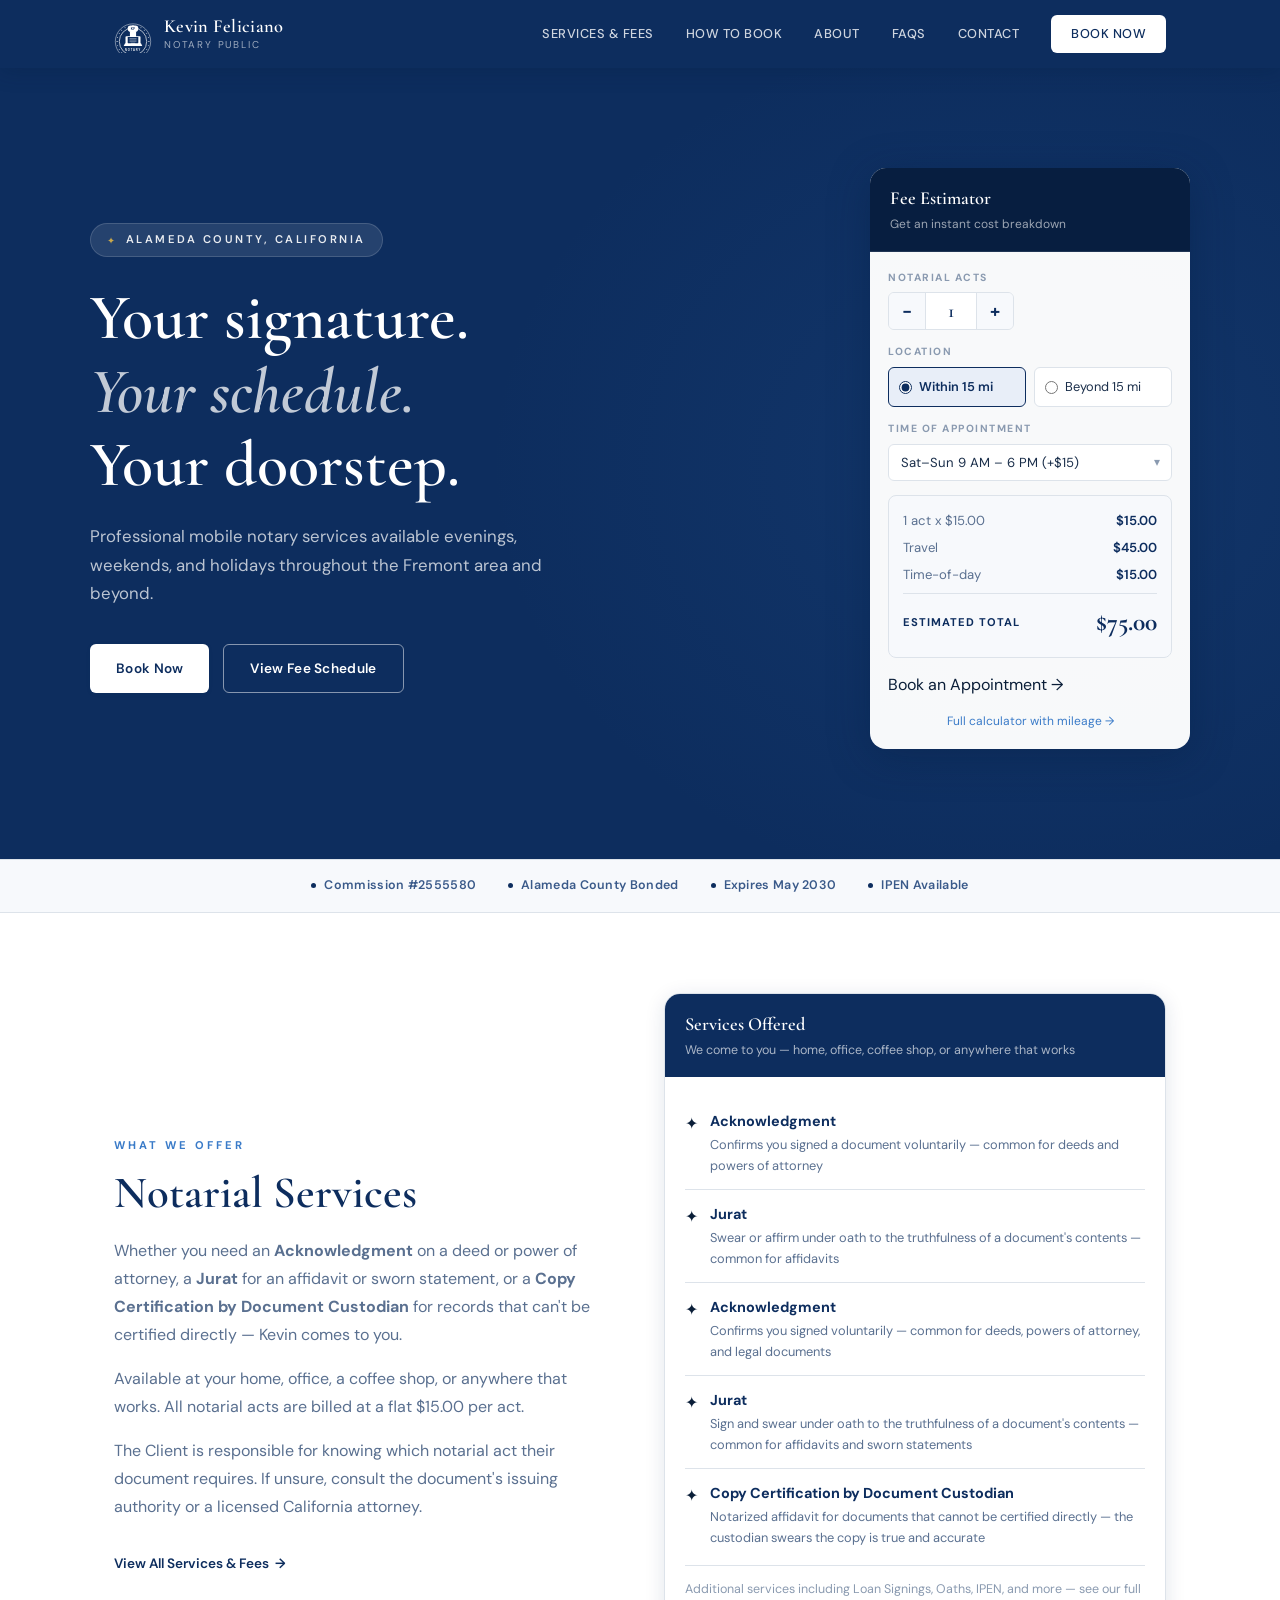
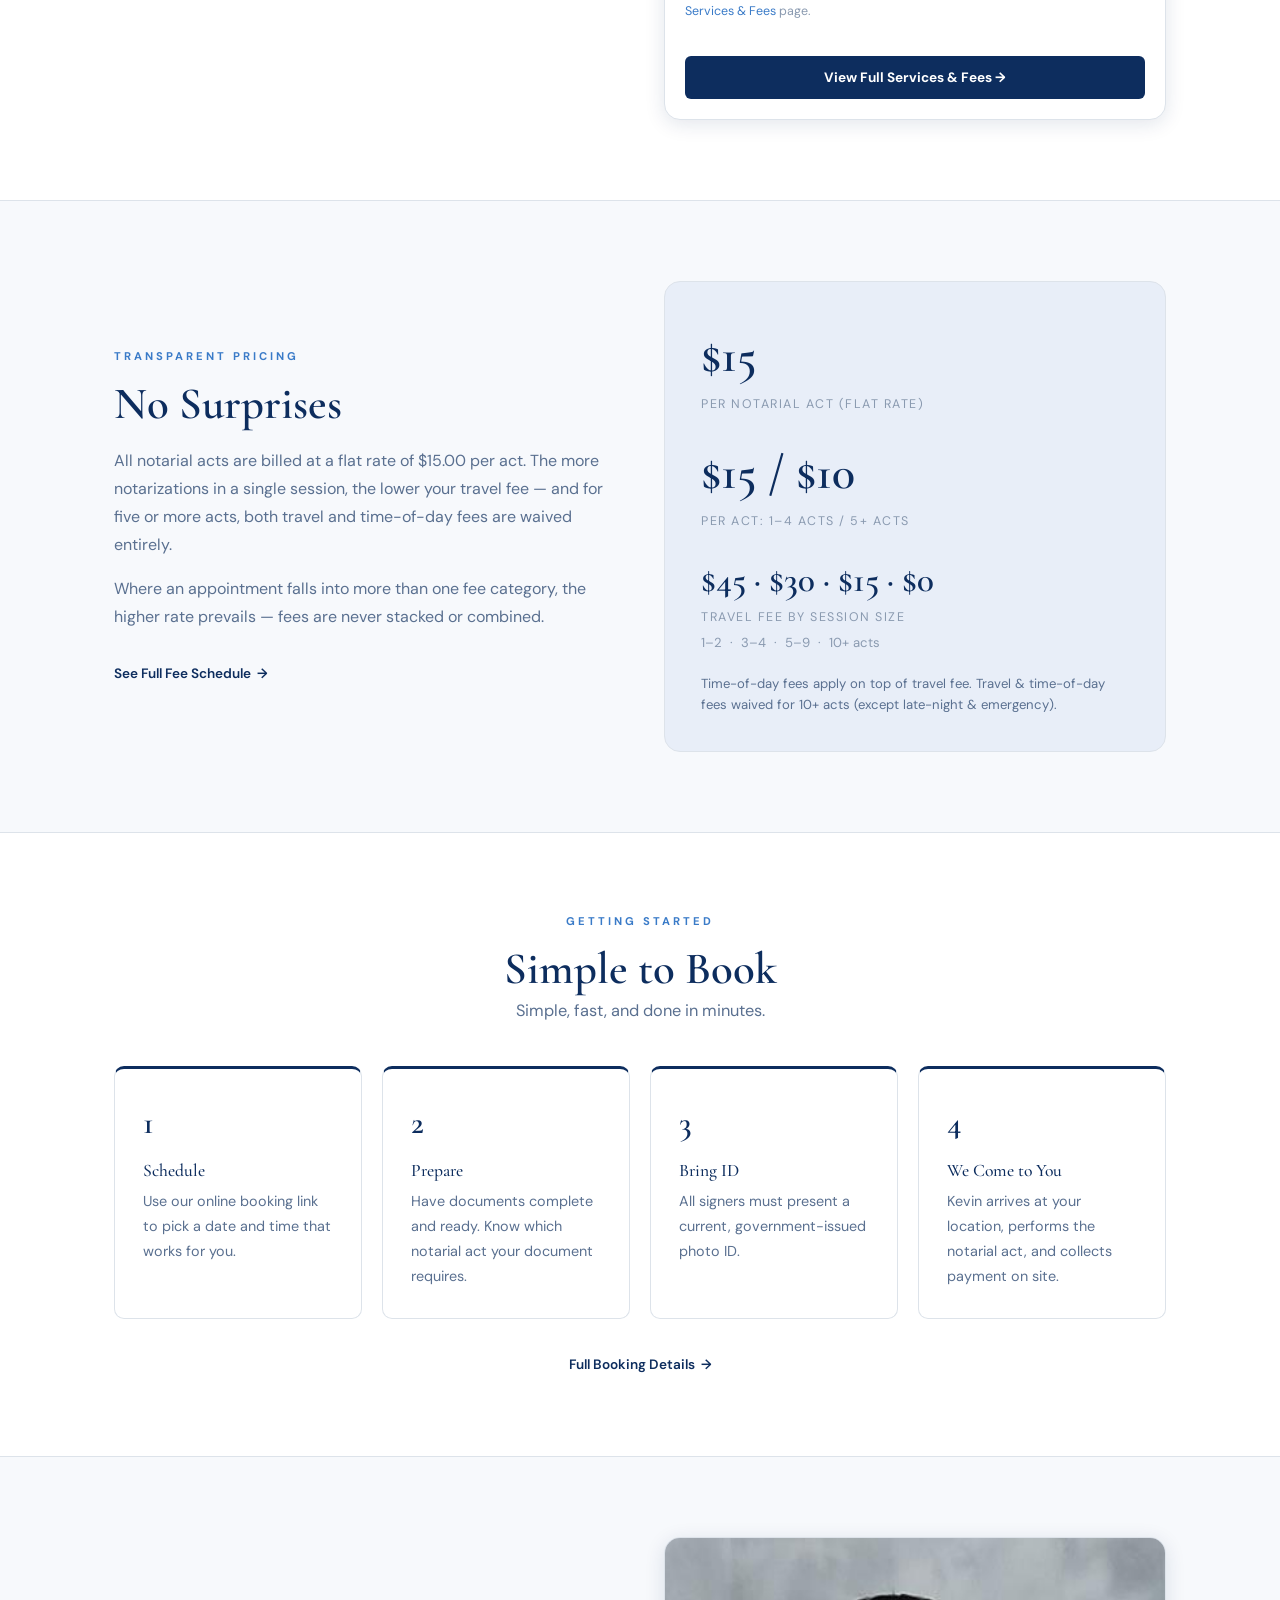
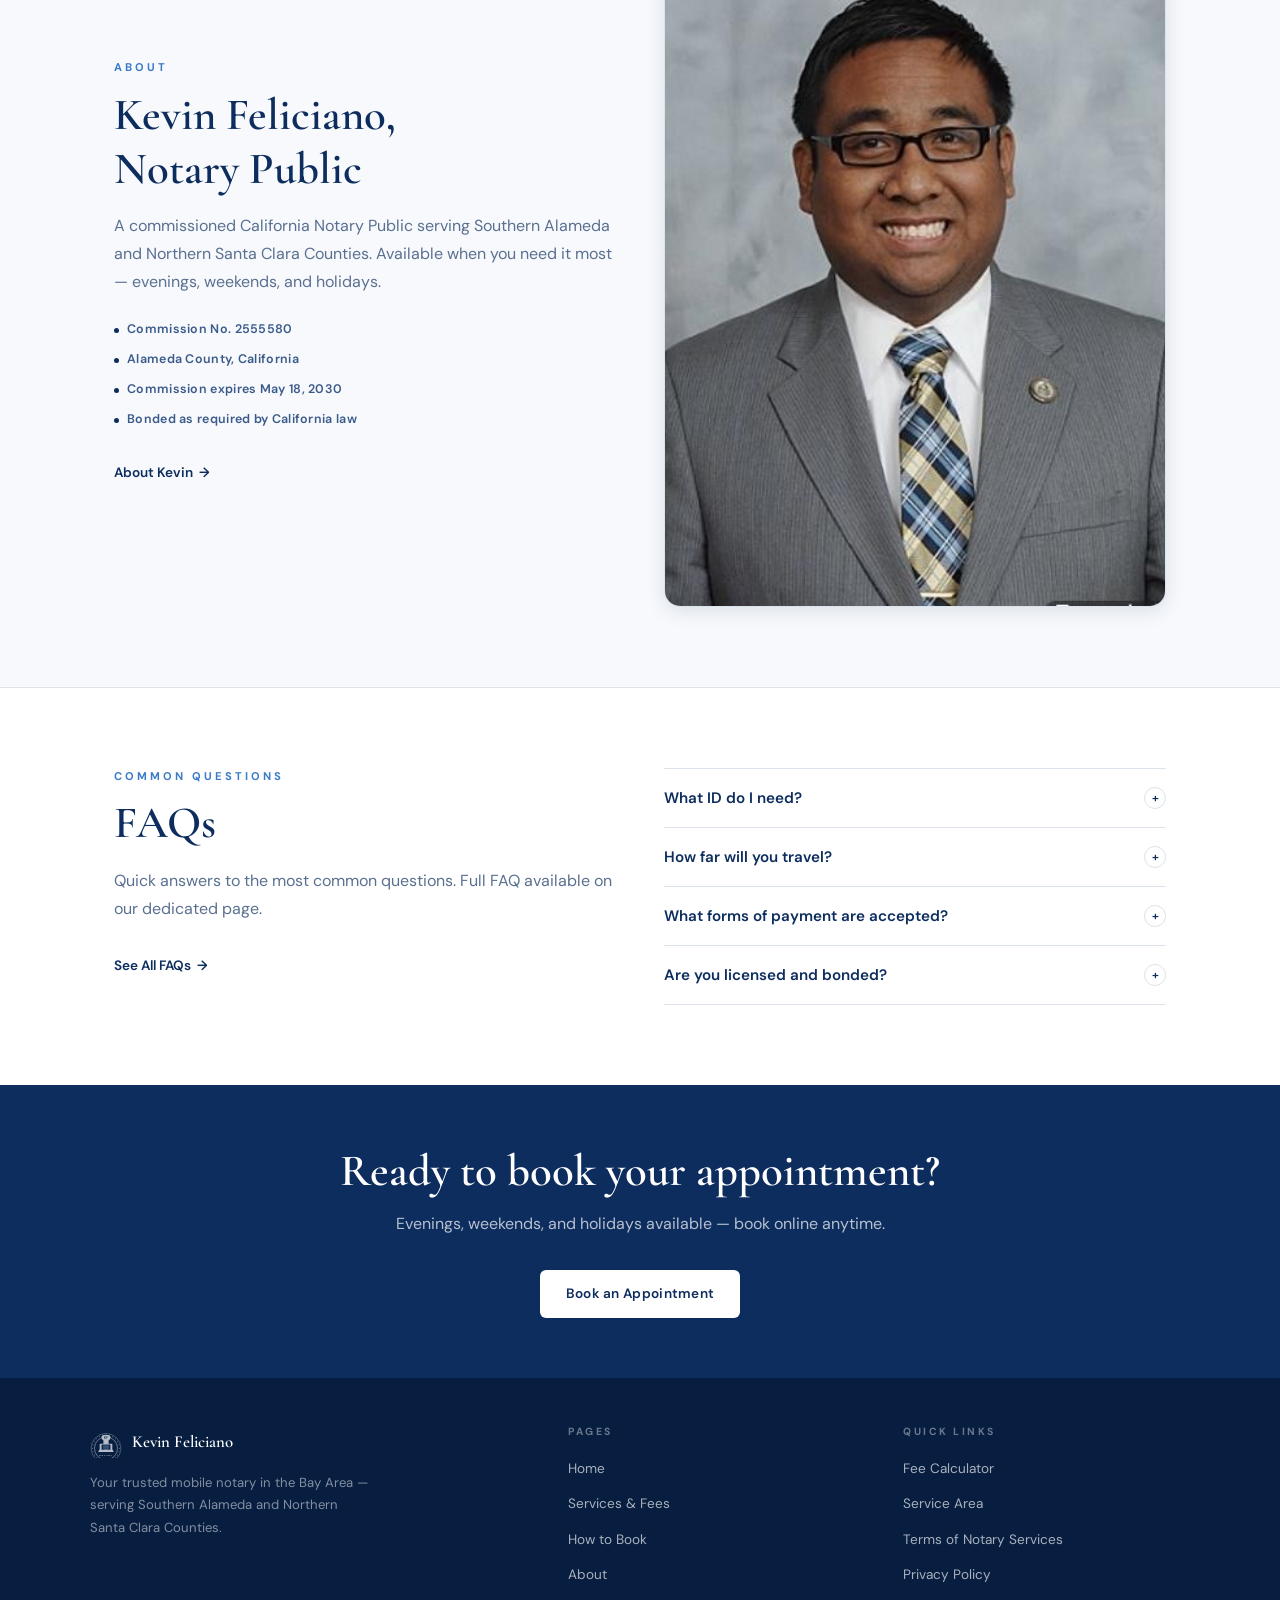
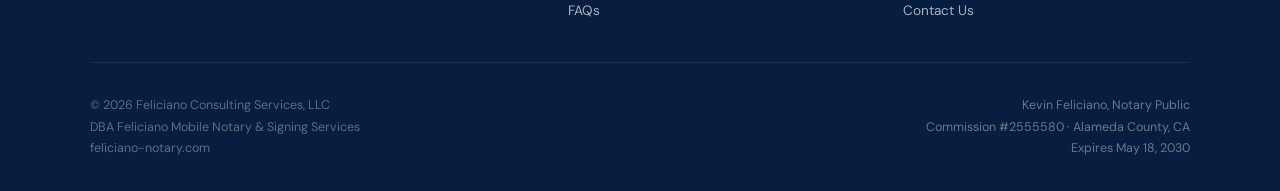
==== commit 54242d75: "Add files via upload" ====
--- a/index.html
+++ b/index.html
@@ -1,6 +1,15 @@
 <!DOCTYPE html>
 <html lang="en">
 <head>
+  <!-- Google tag (gtag.js) -->
+  <script async src="https://www.googletagmanager.com/gtag/js?id=AW-18282682154"></script>
+  <script>
+    window.dataLayer = window.dataLayer || [];
+    function gtag(){dataLayer.push(arguments);}
+    gtag('js', new Date());
+
+    gtag('config', 'AW-18282682154');
+  </script>
   <meta charset="UTF-8"/>
   <meta name="viewport" content="width=device-width, initial-scale=1.0"/>
   <meta name="description" content="Kevin Feliciano, Notary Public — Professional mobile notary services in Fremont, CA. Available evenings, weekends, and holidays. Serving Southern Alameda and Northern Santa Clara Counties."/>
@@ -8,126 +17,6 @@
   <link rel="stylesheet" href="css/style.css"/>
   <link rel="icon" type="image/png" href="images/favicon-32.png"/>
 <!-- Built: 2026-06-03 -->
-<script type="application/ld+json">
-{
-  "@context": "https://schema.org",
-  "@type": [
-    "LegalService",
-    "ProfessionalService"
-  ],
-  "name": "Feliciano Mobile Notary & Signing Services",
-  "legalName": "Feliciano Consulting Services, LLC",
-  "description": "Professional mobile notary services in Fremont, CA and the surrounding Bay Area. Available evenings, weekends, and holidays. Serving Southern Alameda and Northern Santa Clara Counties.",
-  "url": "https://www.feliciano-notary.com",
-  "founder": {
-    "@type": "Person",
-    "name": "Kevin Feliciano"
-  },
-  "areaServed": [
-    {
-      "@type": "City",
-      "name": "Fremont"
-    },
-    {
-      "@type": "City",
-      "name": "Newark"
-    },
-    {
-      "@type": "City",
-      "name": "Union City"
-    },
-    {
-      "@type": "City",
-      "name": "Hayward"
-    },
-    {
-      "@type": "City",
-      "name": "Milpitas"
-    },
-    {
-      "@type": "City",
-      "name": "San Jose"
-    },
-    {
-      "@type": "City",
-      "name": "Sunnyvale"
-    },
-    {
-      "@type": "City",
-      "name": "Santa Clara"
-    },
-    {
-      "@type": "City",
-      "name": "Castro Valley"
-    },
-    {
-      "@type": "City",
-      "name": "San Leandro"
-    },
-    {
-      "@type": "City",
-      "name": "Sunol"
-    },
-    {
-      "@type": "City",
-      "name": "San Lorenzo"
-    }
-  ],
-  "serviceArea": {
-    "@type": "GeoCircle",
-    "geoMidpoint": {
-      "@type": "GeoCoordinates",
-      "latitude": 37.5485,
-      "longitude": -121.9886
-    },
-    "geoRadius": "24140"
-  },
-  "priceRange": "$$",
-  "paymentAccepted": "Cash, Check, Card",
-  "openingHours": [
-    "Sa 09:00-21:00",
-    "Su 09:00-21:00",
-    "Mo-Fr 18:00-00:00"
-  ],
-  "makesOffer": [
-    {
-      "@type": "Offer",
-      "itemOffered": {
-        "@type": "Service",
-        "name": "Acknowledgment"
-      }
-    },
-    {
-      "@type": "Offer",
-      "itemOffered": {
-        "@type": "Service",
-        "name": "Jurat"
-      }
-    },
-    {
-      "@type": "Offer",
-      "itemOffered": {
-        "@type": "Service",
-        "name": "Certified Copy of Power of Attorney"
-      }
-    },
-    {
-      "@type": "Offer",
-      "itemOffered": {
-        "@type": "Service",
-        "name": "Loan Signing Services"
-      }
-    },
-    {
-      "@type": "Offer",
-      "itemOffered": {
-        "@type": "Service",
-        "name": "In-Person Electronic Notarization (IPEN)"
-      }
-    }
-  ]
-}
-</script>
 </head>
 <body>
 
@@ -153,7 +42,6 @@
           <a href="services.html">Services &amp; Fees</a>
           <a href="service-area.html">Service Area</a>
           <a href="calculator.html">Fee Calculator</a>
-          <a href="resources.html">Resources</a>
         </div>
       </div>
       <a href="book.html">How to Book</a>
@@ -182,7 +70,7 @@
       <h1 class="fade-up fade-up-1">Your signature.<br><em>Your schedule.</em><br>Your doorstep.</h1>
       <p class="hero-tagline fade-up fade-up-2">Professional mobile notary services available evenings, weekends, and holidays throughout the Fremont area and beyond.</p>
       <div class="hero-btns fade-up fade-up-3">
-        <a href="book.html" class="btn btn-white">Book Now</a>
+        <a href="https://calendly.com/kevin-feliciano" target="_blank" rel="noopener" class="btn btn-white">Book Now</a>
         <a href="services.html" class="btn btn-outline-white">View Fee Schedule</a>
       </div>
     </div>
@@ -304,26 +192,26 @@
           <div style="display:flex;align-items:flex-start;gap:12px;padding:13px 0;border-bottom:1px solid var(--border)">
             <span style="font-size:1rem;flex-shrink:0;margin-top:1px">✦</span>
             <div>
-              <div style="font-weight:700;font-size:0.9rem;color:var(--navy)">Loan Signings</div>
-              <div style="font-size:0.8rem;color:var(--text-soft);margin-top:2px">Guided signing of loan and refinance packages — mortgages, HELOCs, and closing documents</div>
+              <div style="font-weight:700;font-size:0.9rem;color:var(--navy)">Acknowledgment</div>
+              <div style="font-size:0.8rem;color:var(--text-soft);margin-top:2px">Confirms you signed voluntarily — common for deeds, powers of attorney, and legal documents</div>
             </div>
           </div>
           <div style="display:flex;align-items:flex-start;gap:12px;padding:13px 0;border-bottom:1px solid var(--border)">
+            <span style="font-size:1rem;flex-shrink:0;margin-top:1px">✦</span>
+            <div>
+              <div style="font-weight:700;font-size:0.9rem;color:var(--navy)">Jurat</div>
+              <div style="font-size:0.8rem;color:var(--text-soft);margin-top:2px">Sign and swear under oath to the truthfulness of a document's contents — common for affidavits and sworn statements</div>
+            </div>
+          </div>
+          <div style="display:flex;align-items:flex-start;gap:12px;padding:13px 0">
             <span style="font-size:1rem;flex-shrink:0;margin-top:1px">✦</span>
             <div>
               <div style="font-weight:700;font-size:0.9rem;color:var(--navy)">Copy Certification by Document Custodian</div>
               <div style="font-size:0.8rem;color:var(--text-soft);margin-top:2px">Notarized affidavit for documents that cannot be certified directly — the custodian swears the copy is true and accurate</div>
             </div>
           </div>
-          <div style="display:flex;align-items:flex-start;gap:12px;padding:13px 0">
-            <span style="font-size:1rem;flex-shrink:0;margin-top:1px">✦</span>
-            <div>
-              <div style="font-weight:700;font-size:0.9rem;color:var(--navy)">Other Documents</div>
-              <div style="font-size:0.8rem;color:var(--text-soft);margin-top:2px">Travel consents, advance healthcare directives, and a wide range of other documents requiring notarization</div>
-            </div>
-          </div>
           <div style="padding:13px 0;border-top:1px solid var(--border);margin-top:4px">
-            <p style="font-size:0.78rem;color:var(--text-muted)">Additional services including Oaths, IPEN, and more — see our full <a href="services.html" style="color:var(--blue-accent)">Services &amp; Fees</a> page.</p>
+            <p style="font-size:0.78rem;color:var(--text-muted)">Additional services including Loan Signings, Oaths, IPEN, and more — see our full <a href="services.html" style="color:var(--blue-accent)">Services &amp; Fees</a> page.</p>
           </div>
         </div>
         <div style="padding:0 20px 20px">
@@ -343,15 +231,17 @@
       <div style="background:var(--light-blue);border-radius:var(--radius-lg);padding:36px;border:1px solid var(--border)">
         <div style="font-family:var(--font-display);font-size:3rem;font-weight:600;color:var(--navy)">$15</div>
         <div style="font-size:0.78rem;letter-spacing:1.5px;text-transform:uppercase;color:var(--text-muted);margin-bottom:20px">Per notarial act (flat rate)</div>
-        <div style="font-family:var(--font-display);font-size:3rem;font-weight:600;color:var(--navy)">Travel Fee</div>
+        <div style="font-family:var(--font-display);font-size:3rem;font-weight:600;color:var(--navy)">$15 / $10</div>
+        <div style="font-size:0.78rem;letter-spacing:1.5px;text-transform:uppercase;color:var(--text-muted);margin-bottom:20px">Per act: 1–4 acts / 5+ acts</div>
+        <div style="font-family:var(--font-display);font-size:2.2rem;font-weight:600;color:var(--navy)">$45 · $30 · $15 · $0</div>
         <div style="font-size:0.78rem;letter-spacing:1.5px;text-transform:uppercase;color:var(--text-muted);margin-bottom:4px">Travel fee by session size</div>
-        <div style="font-size:0.82rem;color:var(--text-muted);margin-bottom:20px">Cost depends on the number of notarial acts in your session</div>
+        <div style="font-size:0.82rem;color:var(--text-muted);margin-bottom:20px">1–2 &nbsp;·&nbsp; 3–4 &nbsp;·&nbsp; 5–9 &nbsp;·&nbsp; 10+ acts</div>
         <div style="font-size:0.82rem;color:var(--text-soft);line-height:1.6">Time-of-day fees apply on top of travel fee. Travel &amp; time-of-day fees waived for 10+ acts (except late-night &amp; emergency).</div>
       </div>
       <div>
         <span class="eyebrow">Transparent Pricing</span>
         <h2>No Surprises</h2>
-        <p class="mt-16">All notarial acts are billed at a flat rate of $15.00 per act. Your travel fee depends on the number of notarial acts in your session — and for ten or more acts, the travel fee is waived entirely.</p>
+        <p class="mt-16">All notarial acts are billed at a flat rate of $15.00 per act. The more notarizations in a single session, the lower your travel fee — and for five or more acts, both travel and time-of-day fees are waived entirely.</p>
         <p class="mt-16">Where an appointment falls into more than one fee category, the higher rate prevails — fees are never stacked or combined.</p>
         <a href="services.html" class="btn-ghost mt-32" style="display:inline-flex">See Full Fee Schedule</a>
       </div>
@@ -378,7 +268,7 @@
       <div class="card card-top-accent">
         <div style="font-family:var(--font-display);font-size:2rem;font-weight:600;color:var(--navy);margin-bottom:12px">2</div>
         <h3>Prepare</h3>
-        <p>Have documents complete and ready. Know which notarial act your document requires. <a href="resources.html" style="color:var(--blue-accent)">See helpful resources &rarr;</a></p>
+        <p>Have documents complete and ready. Know which notarial act your document requires.</p>
       </div>
       <div class="card card-top-accent">
         <div style="font-family:var(--font-display);font-size:2rem;font-weight:600;color:var(--navy);margin-bottom:12px">3</div>
@@ -500,7 +390,6 @@
         <h4>Quick Links</h4>
         <ul>
           <li><a href="calculator.html">Fee Calculator</a></li>
-          <li><a href="resources.html">Resources</a></li>
           <li><a href="service-area.html">Service Area</a></li>
           <li><a href="terms.html">Terms of Notary Services</a></li>
           <li><a href="privacy.html">Privacy Policy</a></li>
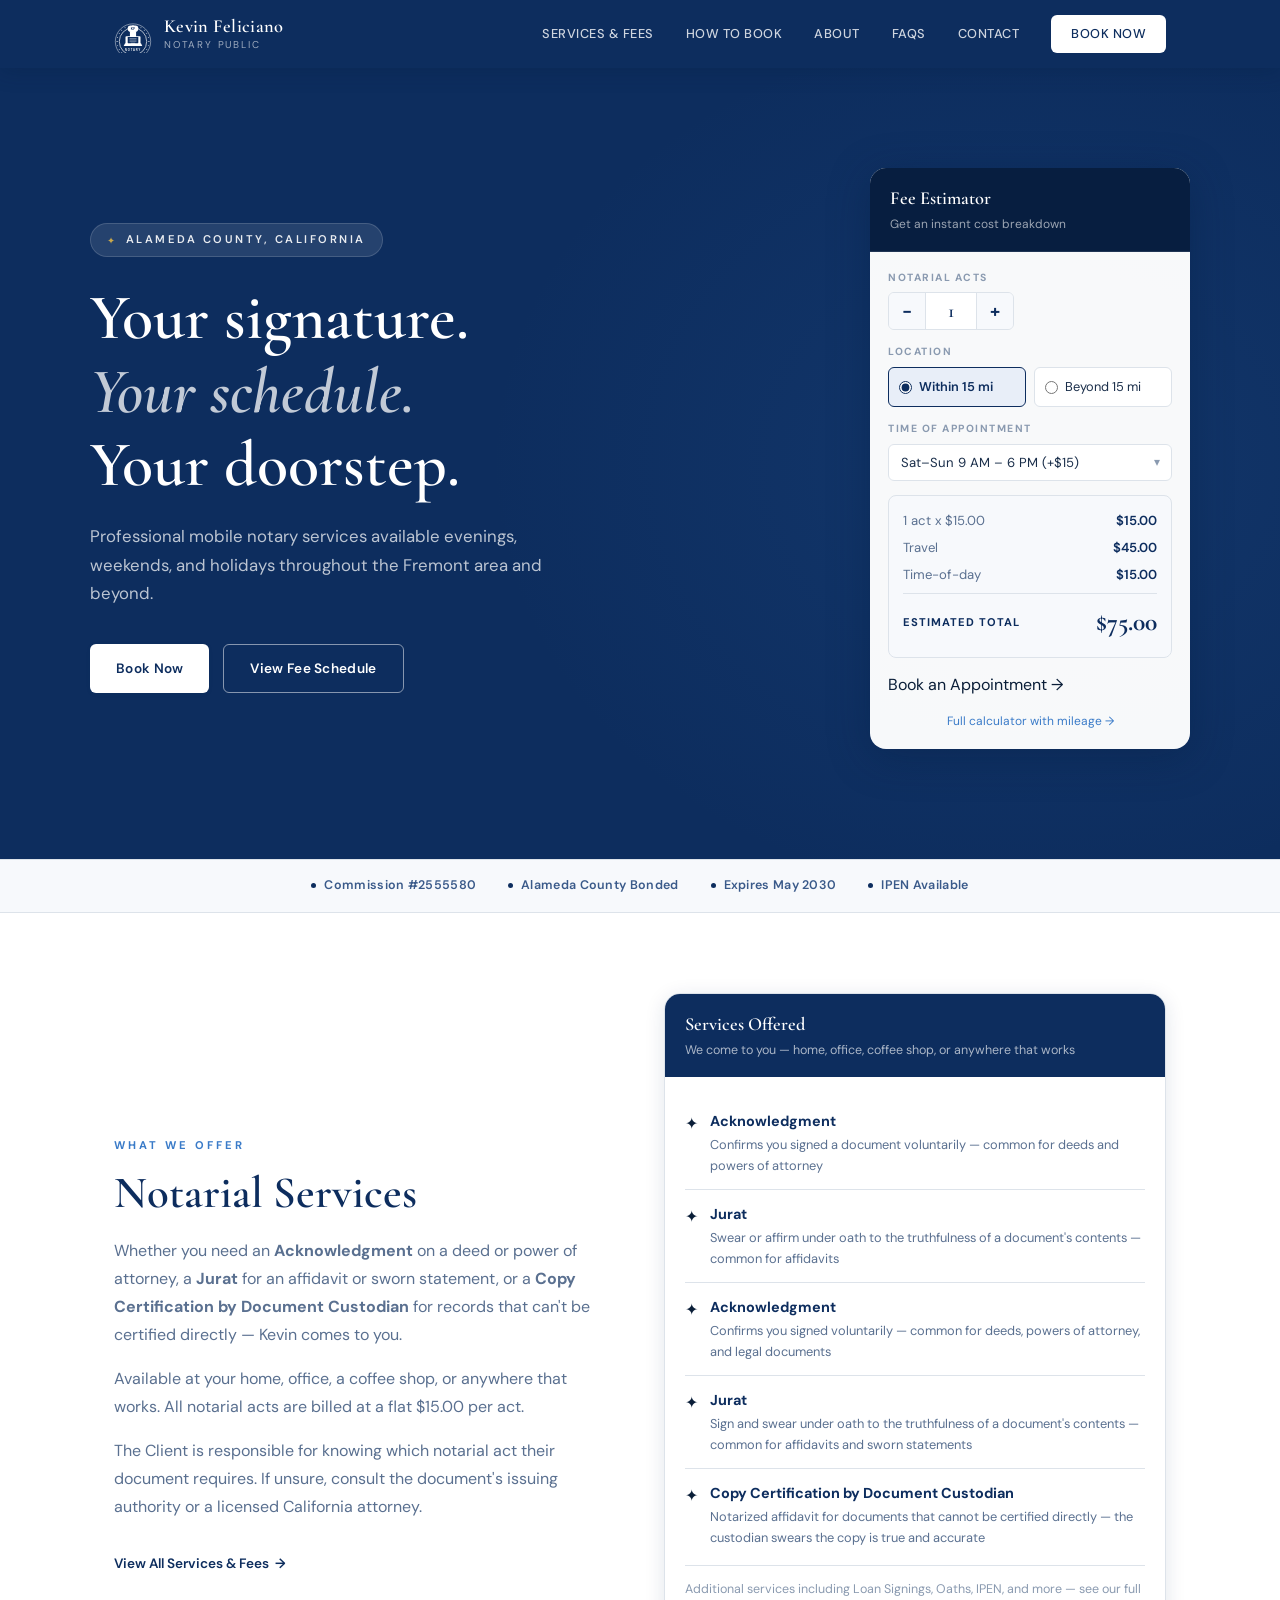
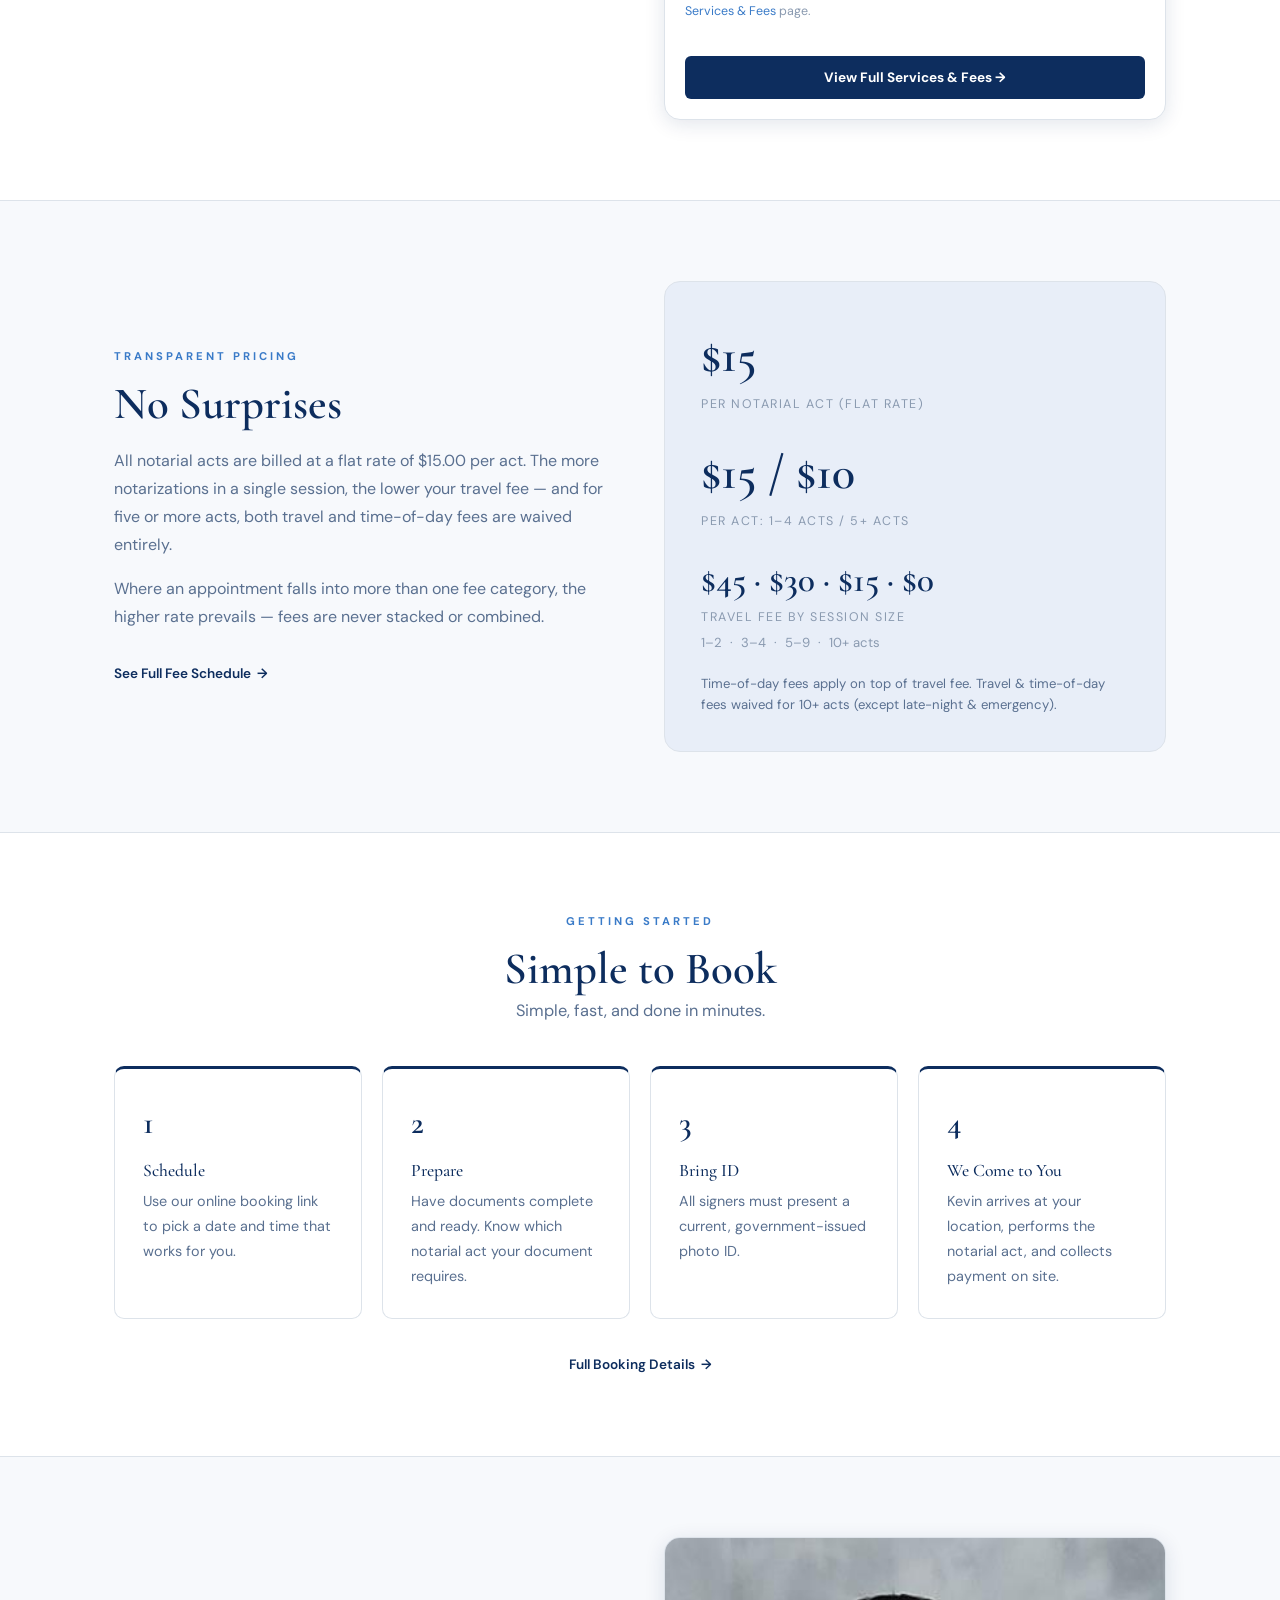
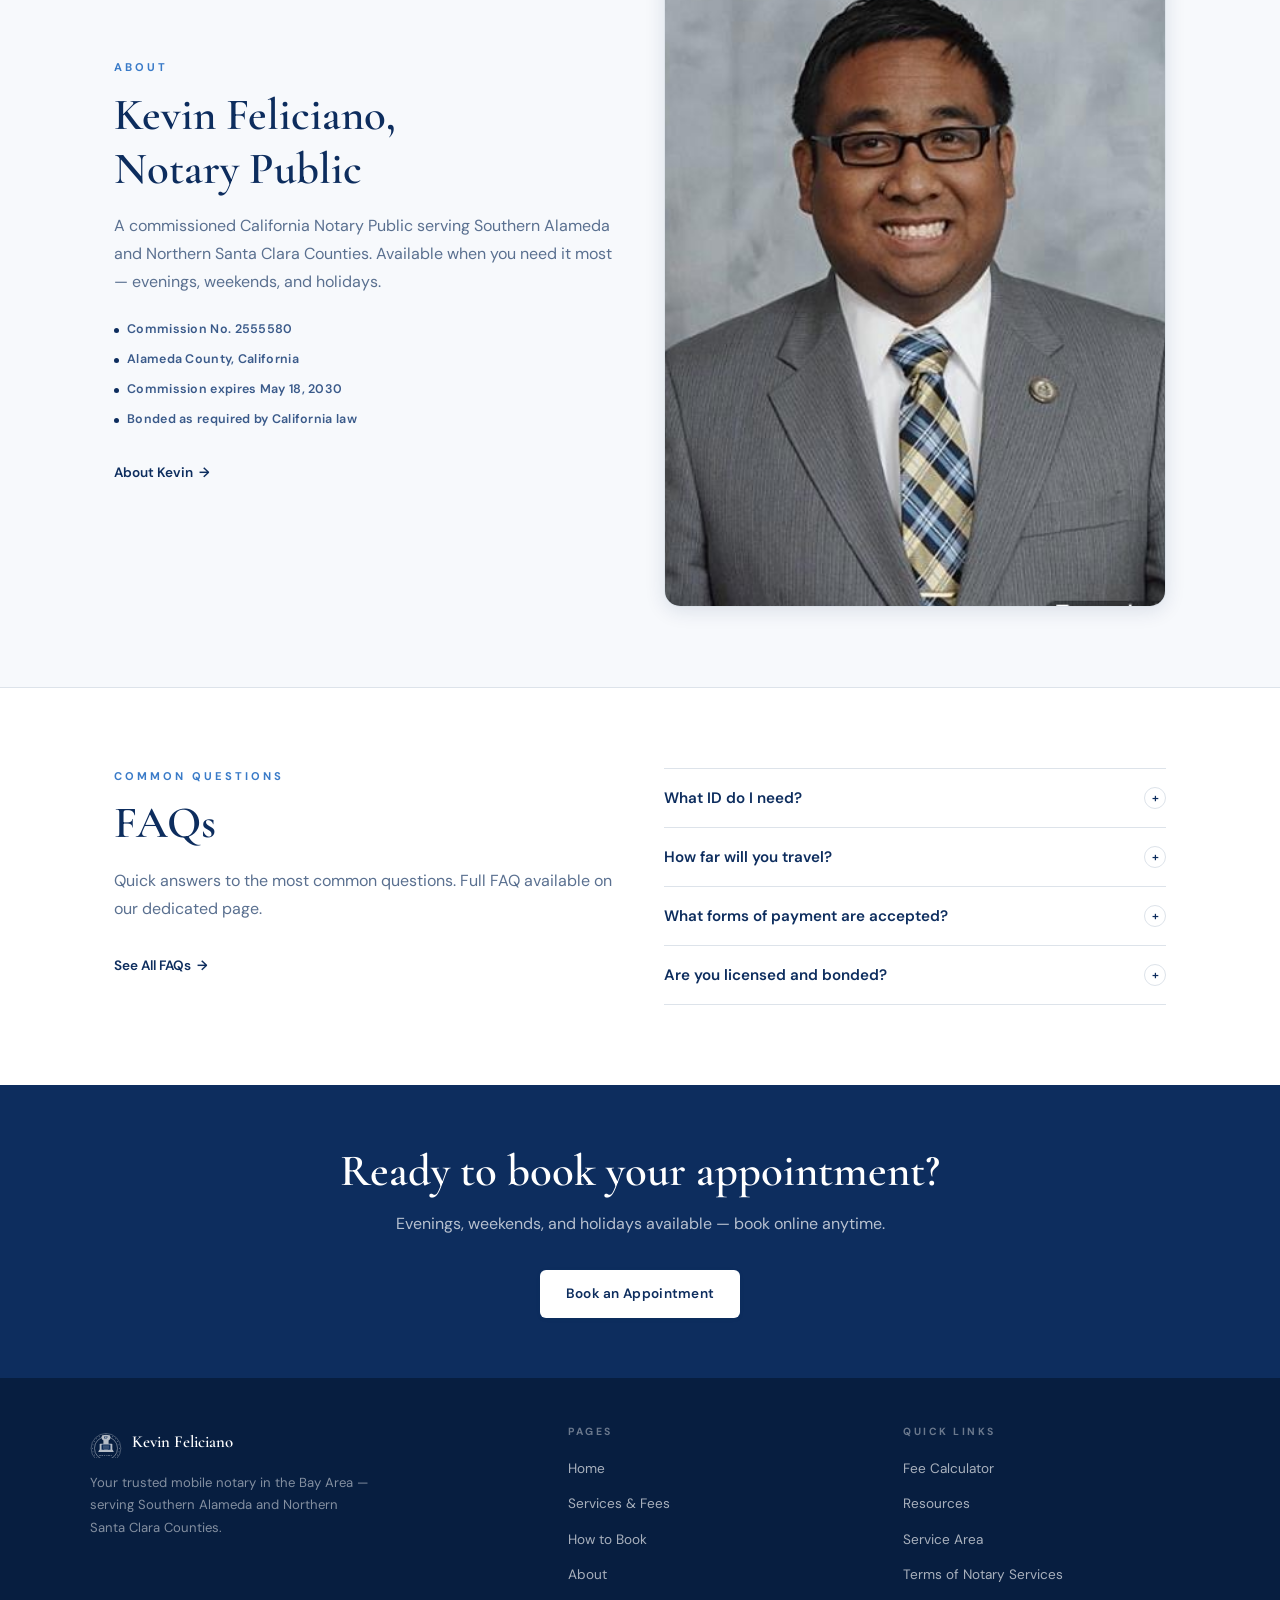
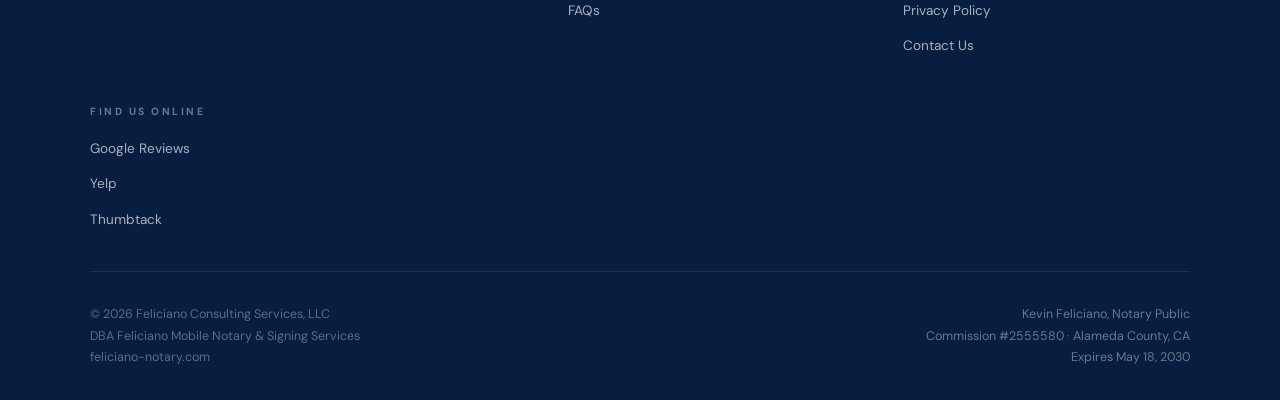
==== commit ed3d9574: "Add files via upload" ====
--- a/index.html
+++ b/index.html
@@ -17,6 +17,131 @@
   <link rel="stylesheet" href="css/style.css"/>
   <link rel="icon" type="image/png" href="images/favicon-32.png"/>
 <!-- Built: 2026-06-03 -->
+<script type="application/ld+json">
+{
+  "@context": "https://schema.org",
+  "@type": [
+    "LegalService",
+    "ProfessionalService"
+  ],
+  "name": "Feliciano Mobile Notary & Signing Services",
+  "legalName": "Feliciano Consulting Services, LLC",
+  "description": "Professional mobile notary services in Fremont, CA and the surrounding Bay Area. Available evenings, weekends, and holidays. Serving Southern Alameda and Northern Santa Clara Counties.",
+  "url": "https://www.feliciano-notary.com",
+  "founder": {
+    "@type": "Person",
+    "name": "Kevin Feliciano"
+  },
+  "areaServed": [
+    {
+      "@type": "City",
+      "name": "Fremont"
+    },
+    {
+      "@type": "City",
+      "name": "Newark"
+    },
+    {
+      "@type": "City",
+      "name": "Union City"
+    },
+    {
+      "@type": "City",
+      "name": "Hayward"
+    },
+    {
+      "@type": "City",
+      "name": "Milpitas"
+    },
+    {
+      "@type": "City",
+      "name": "San Jose"
+    },
+    {
+      "@type": "City",
+      "name": "Sunnyvale"
+    },
+    {
+      "@type": "City",
+      "name": "Santa Clara"
+    },
+    {
+      "@type": "City",
+      "name": "Castro Valley"
+    },
+    {
+      "@type": "City",
+      "name": "San Leandro"
+    },
+    {
+      "@type": "City",
+      "name": "Sunol"
+    },
+    {
+      "@type": "City",
+      "name": "San Lorenzo"
+    }
+  ],
+  "serviceArea": {
+    "@type": "GeoCircle",
+    "geoMidpoint": {
+      "@type": "GeoCoordinates",
+      "latitude": 37.5485,
+      "longitude": -121.9886
+    },
+    "geoRadius": "24140"
+  },
+  "priceRange": "$$",
+  "paymentAccepted": "Cash, Check, Card",
+  "openingHours": [
+    "Sa 09:00-21:00",
+    "Su 09:00-21:00",
+    "Mo-Fr 18:00-00:00"
+  ],
+  "sameAs": [
+    "https://share.google/cFku8jRMLi86PtdLI",
+    "https://www.yelp.com/biz/feliciano-mobile-notary-and-signing-services-fremont-3",
+    "https://www.thumbtack.com/ca/fremont/notary-public/feliciano-mobile-notary-signing-services/service/584774308005511186"
+  ],
+  "makesOffer": [
+    {
+      "@type": "Offer",
+      "itemOffered": {
+        "@type": "Service",
+        "name": "Acknowledgment"
+      }
+    },
+    {
+      "@type": "Offer",
+      "itemOffered": {
+        "@type": "Service",
+        "name": "Jurat"
+      }
+    },
+    {
+      "@type": "Offer",
+      "itemOffered": {
+        "@type": "Service",
+        "name": "Certified Copy of Power of Attorney"
+      }
+    },
+    {
+      "@type": "Offer",
+      "itemOffered": {
+        "@type": "Service",
+        "name": "Loan Signing Services"
+      }
+    },
+    {
+      "@type": "Offer",
+      "itemOffered": {
+        "@type": "Service",
+        "name": "In-Person Electronic Notarization (IPEN)"
+      }
+    }
+  ]
+}
+</script>
 </head>
 <body>
 
@@ -42,6 +167,7 @@
           <a href="services.html">Services &amp; Fees</a>
           <a href="service-area.html">Service Area</a>
           <a href="calculator.html">Fee Calculator</a>
+          <a href="resources.html">Resources</a>
         </div>
       </div>
       <a href="book.html">How to Book</a>
@@ -390,10 +516,19 @@
         <h4>Quick Links</h4>
         <ul>
           <li><a href="calculator.html">Fee Calculator</a></li>
+          <li><a href="resources.html">Resources</a></li>
           <li><a href="service-area.html">Service Area</a></li>
           <li><a href="terms.html">Terms of Notary Services</a></li>
           <li><a href="privacy.html">Privacy Policy</a></li>
           <li><a href="contact.html">Contact Us</a></li>
+        </ul>
+      </div>
+      <div class="footer-col">
+        <h4>Find Us Online</h4>
+        <ul>
+          <li><a href="https://share.google/cFku8jRMLi86PtdLI" target="_blank" rel="noopener noreferrer">Google Reviews</a></li>
+          <li><a href="https://www.yelp.com/biz/feliciano-mobile-notary-and-signing-services-fremont-3" target="_blank" rel="noopener noreferrer">Yelp</a></li>
+          <li><a href="https://www.thumbtack.com/ca/fremont/notary-public/feliciano-mobile-notary-signing-services/service/584774308005511186" target="_blank" rel="noopener noreferrer">Thumbtack</a></li>
         </ul>
       </div>
     </div>
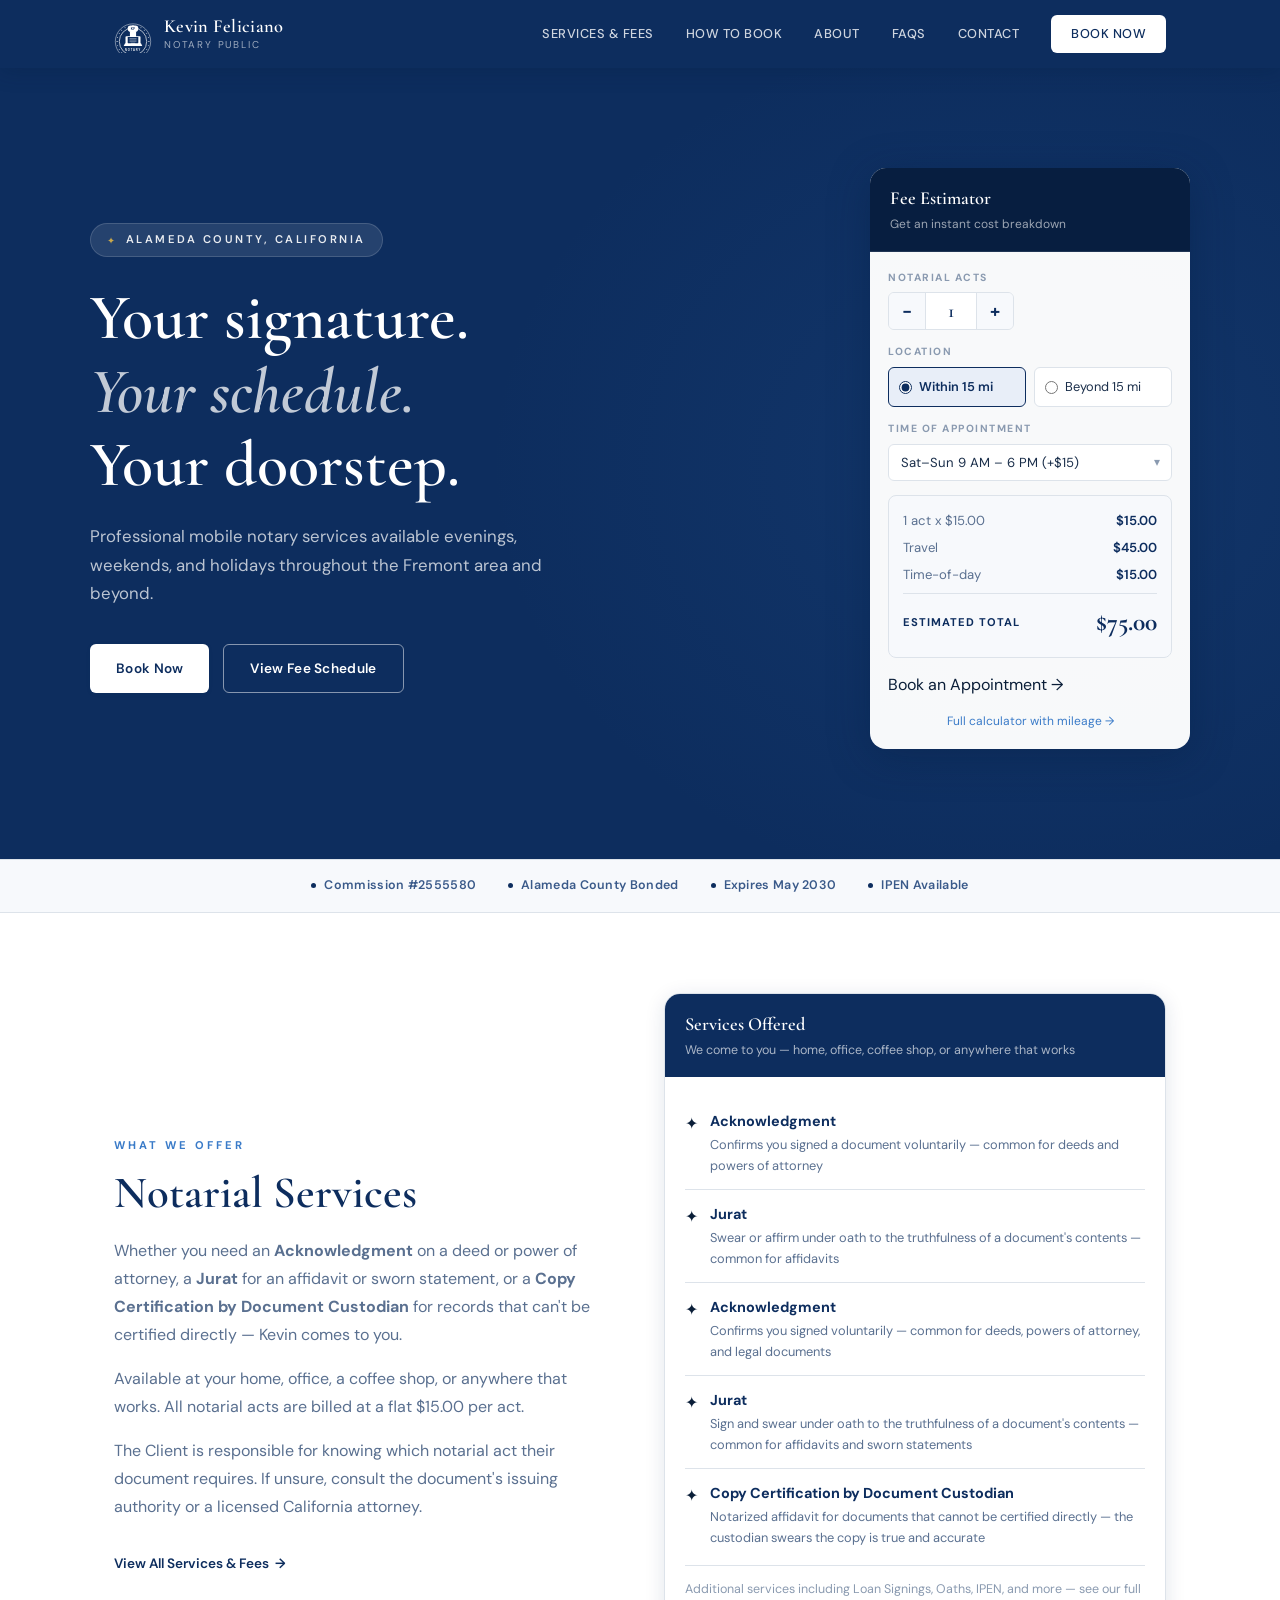
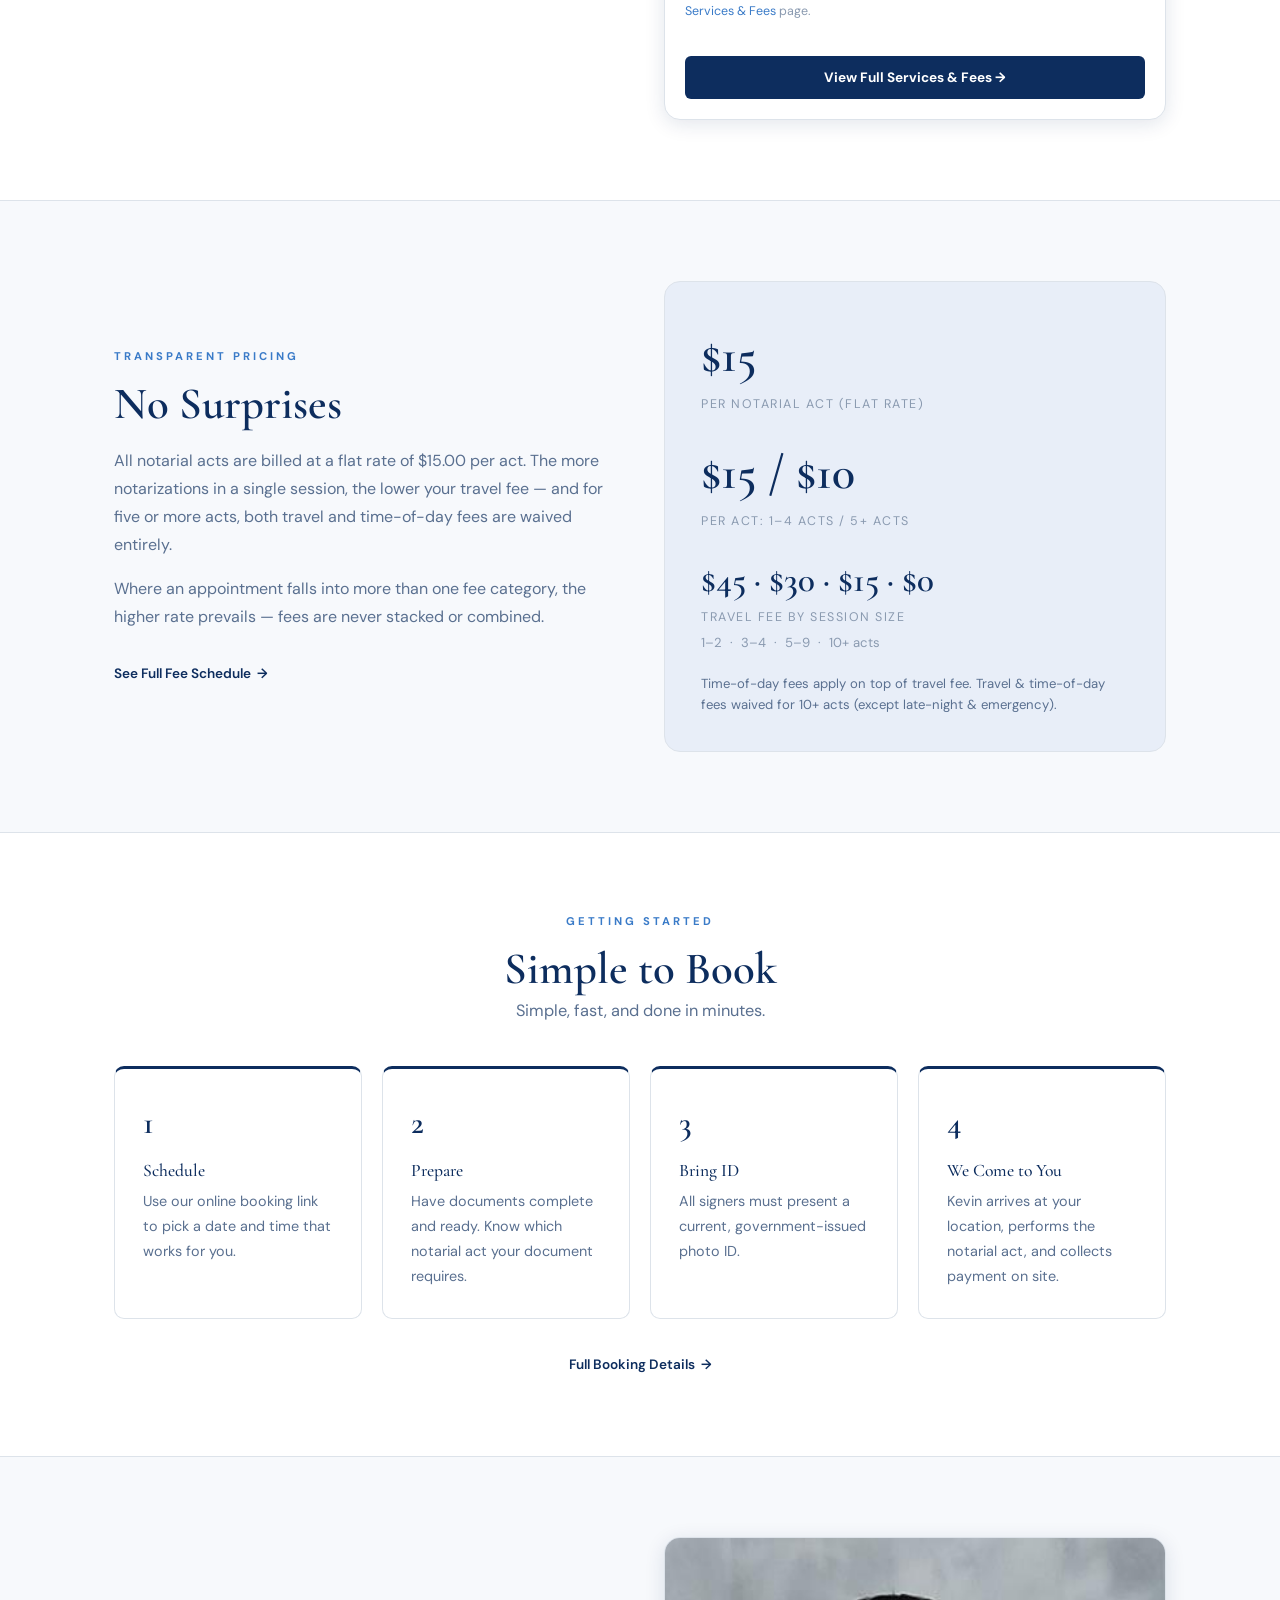
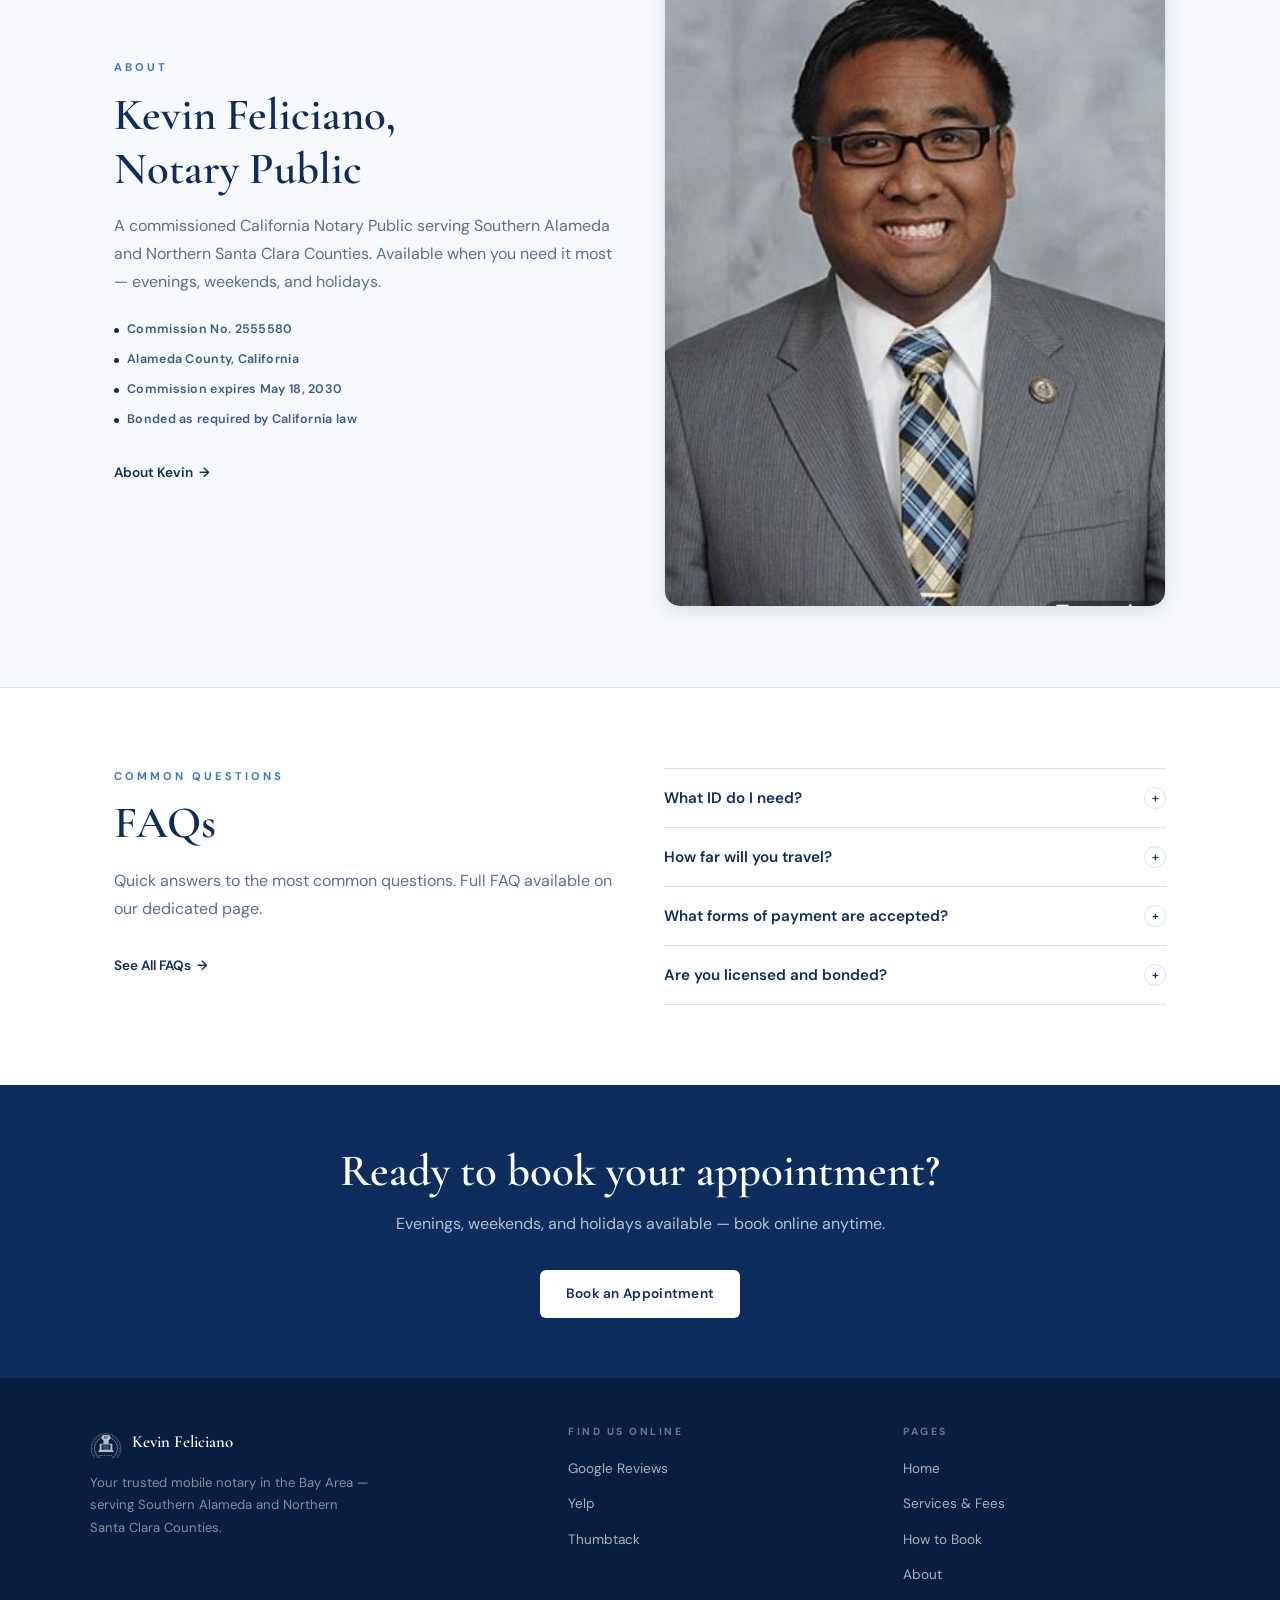
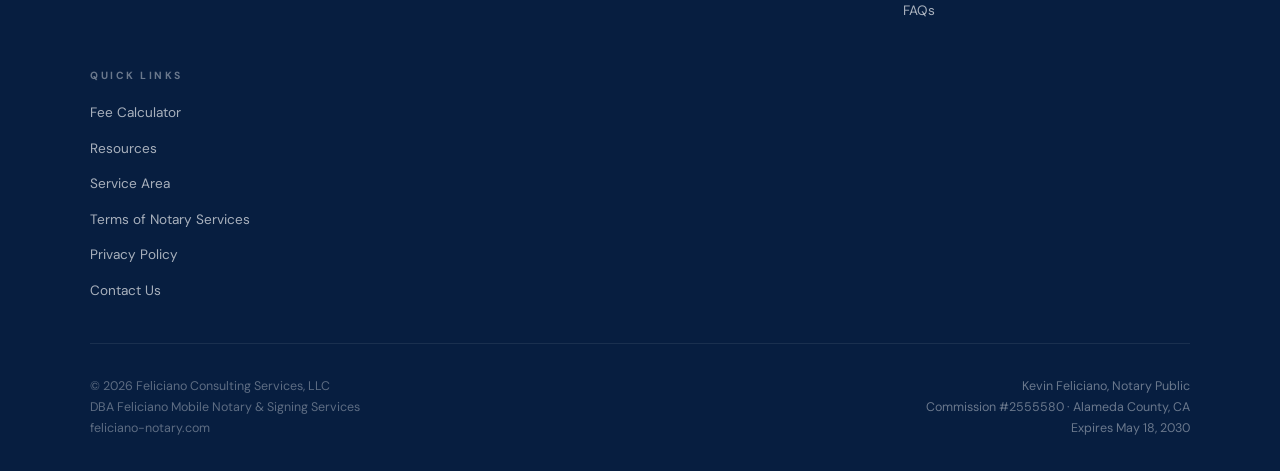
==== commit cc4f5939: "Add files via upload" ====
--- a/index.html
+++ b/index.html
@@ -503,6 +503,14 @@
         <p class="tagline">Your trusted mobile notary in the Bay Area — serving Southern Alameda and Northern Santa Clara Counties.</p>
       </div>
       <div class="footer-col">
+        <h4>Find Us Online</h4>
+        <ul>
+          <li><a href="https://share.google/cFku8jRMLi86PtdLI" target="_blank" rel="noopener noreferrer">Google Reviews</a></li>
+          <li><a href="https://www.yelp.com/biz/feliciano-mobile-notary-and-signing-services-fremont-3" target="_blank" rel="noopener noreferrer">Yelp</a></li>
+          <li><a href="https://www.thumbtack.com/ca/fremont/notary-public/feliciano-mobile-notary-signing-services/service/584774308005511186" target="_blank" rel="noopener noreferrer">Thumbtack</a></li>
+        </ul>
+      </div>
+      <div class="footer-col">
         <h4>Pages</h4>
         <ul>
           <li><a href="index.html">Home</a></li>
@@ -521,14 +529,6 @@
           <li><a href="terms.html">Terms of Notary Services</a></li>
           <li><a href="privacy.html">Privacy Policy</a></li>
           <li><a href="contact.html">Contact Us</a></li>
-        </ul>
-      </div>
-      <div class="footer-col">
-        <h4>Find Us Online</h4>
-        <ul>
-          <li><a href="https://share.google/cFku8jRMLi86PtdLI" target="_blank" rel="noopener noreferrer">Google Reviews</a></li>
-          <li><a href="https://www.yelp.com/biz/feliciano-mobile-notary-and-signing-services-fremont-3" target="_blank" rel="noopener noreferrer">Yelp</a></li>
-          <li><a href="https://www.thumbtack.com/ca/fremont/notary-public/feliciano-mobile-notary-signing-services/service/584774308005511186" target="_blank" rel="noopener noreferrer">Thumbtack</a></li>
         </ul>
       </div>
     </div>
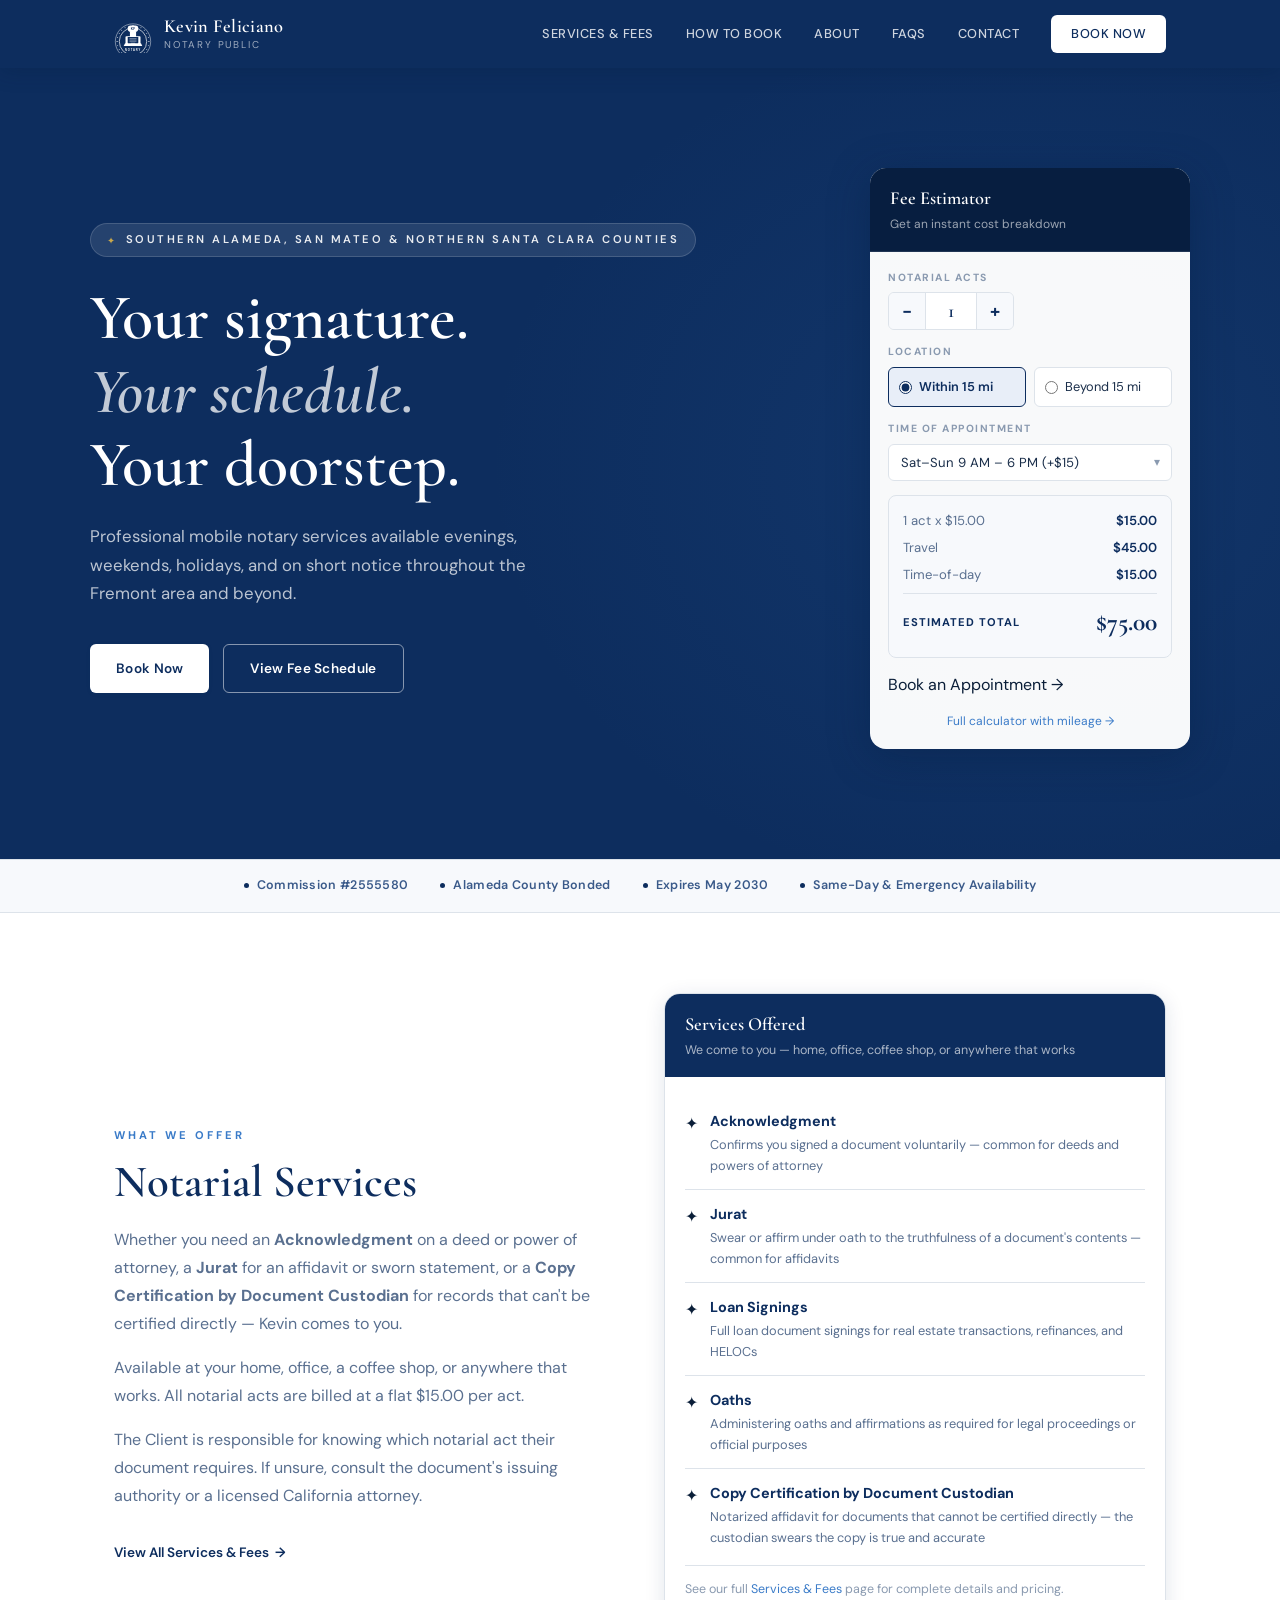
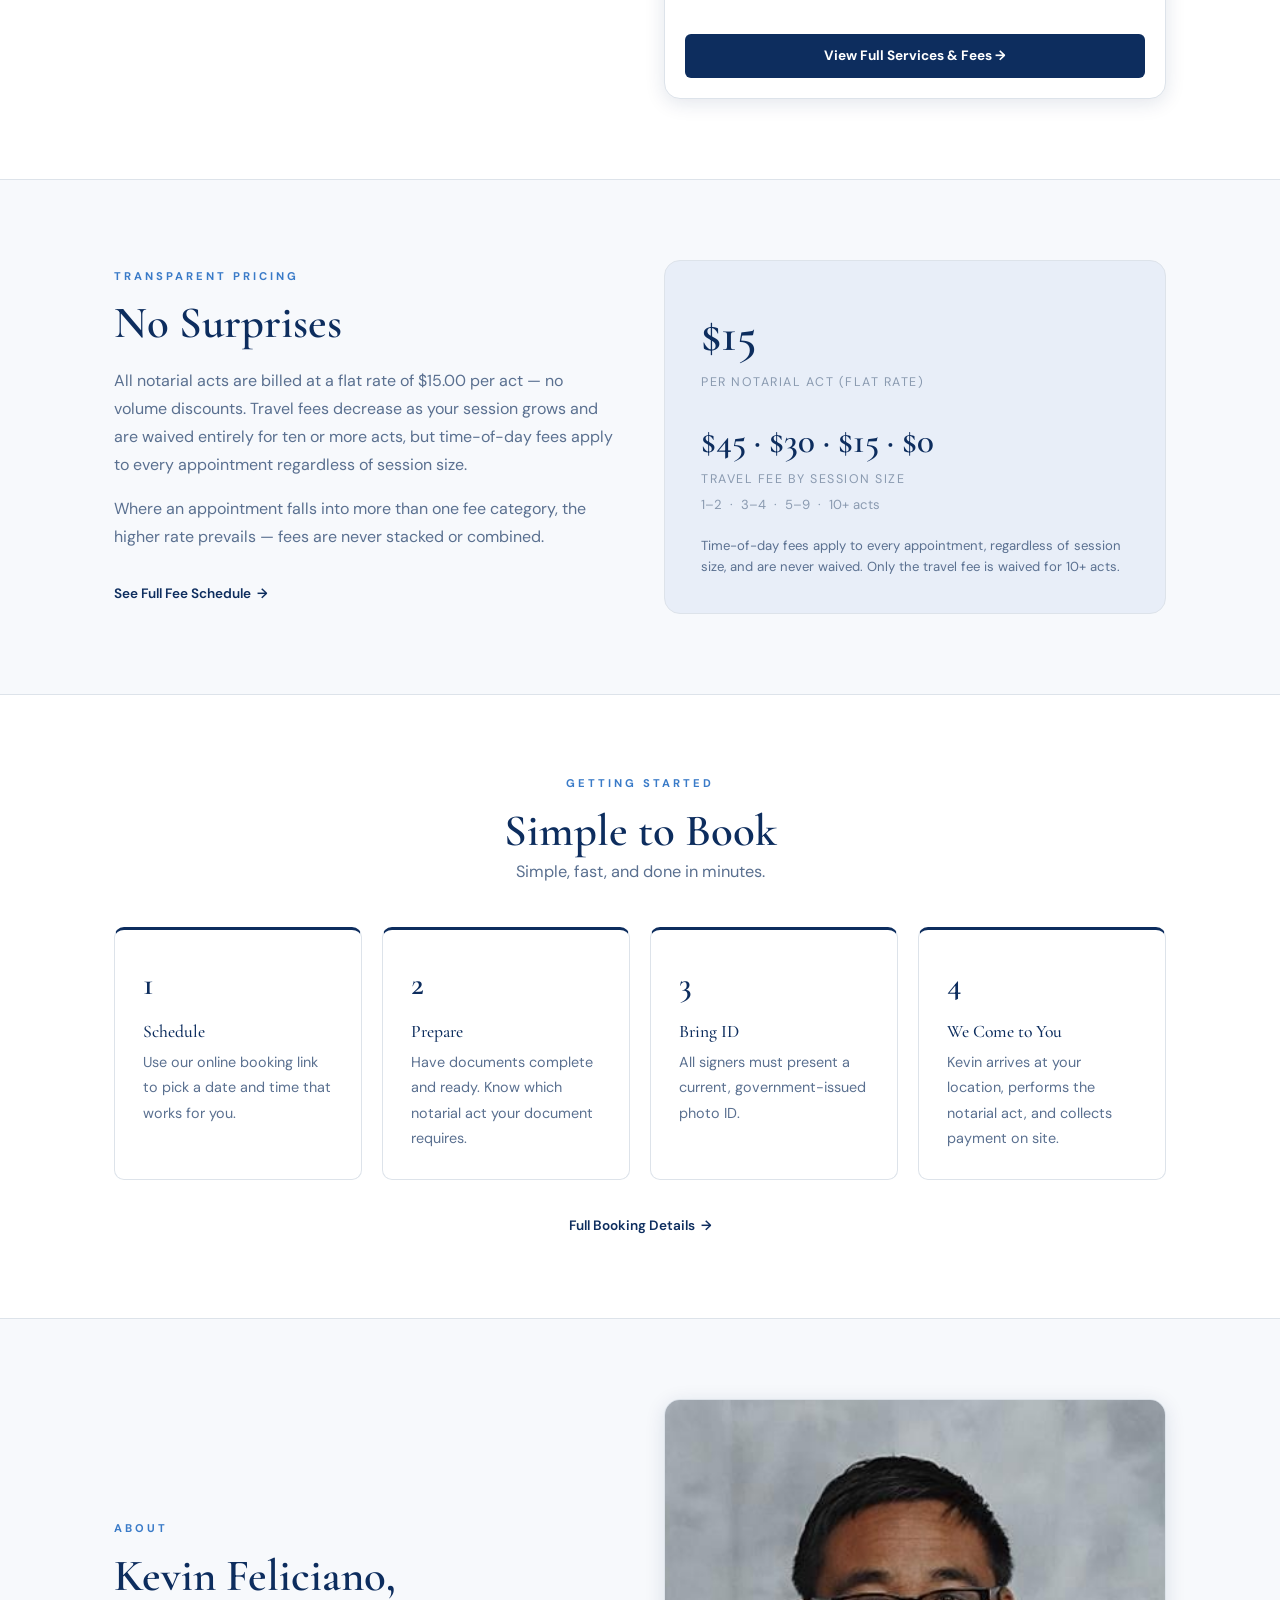
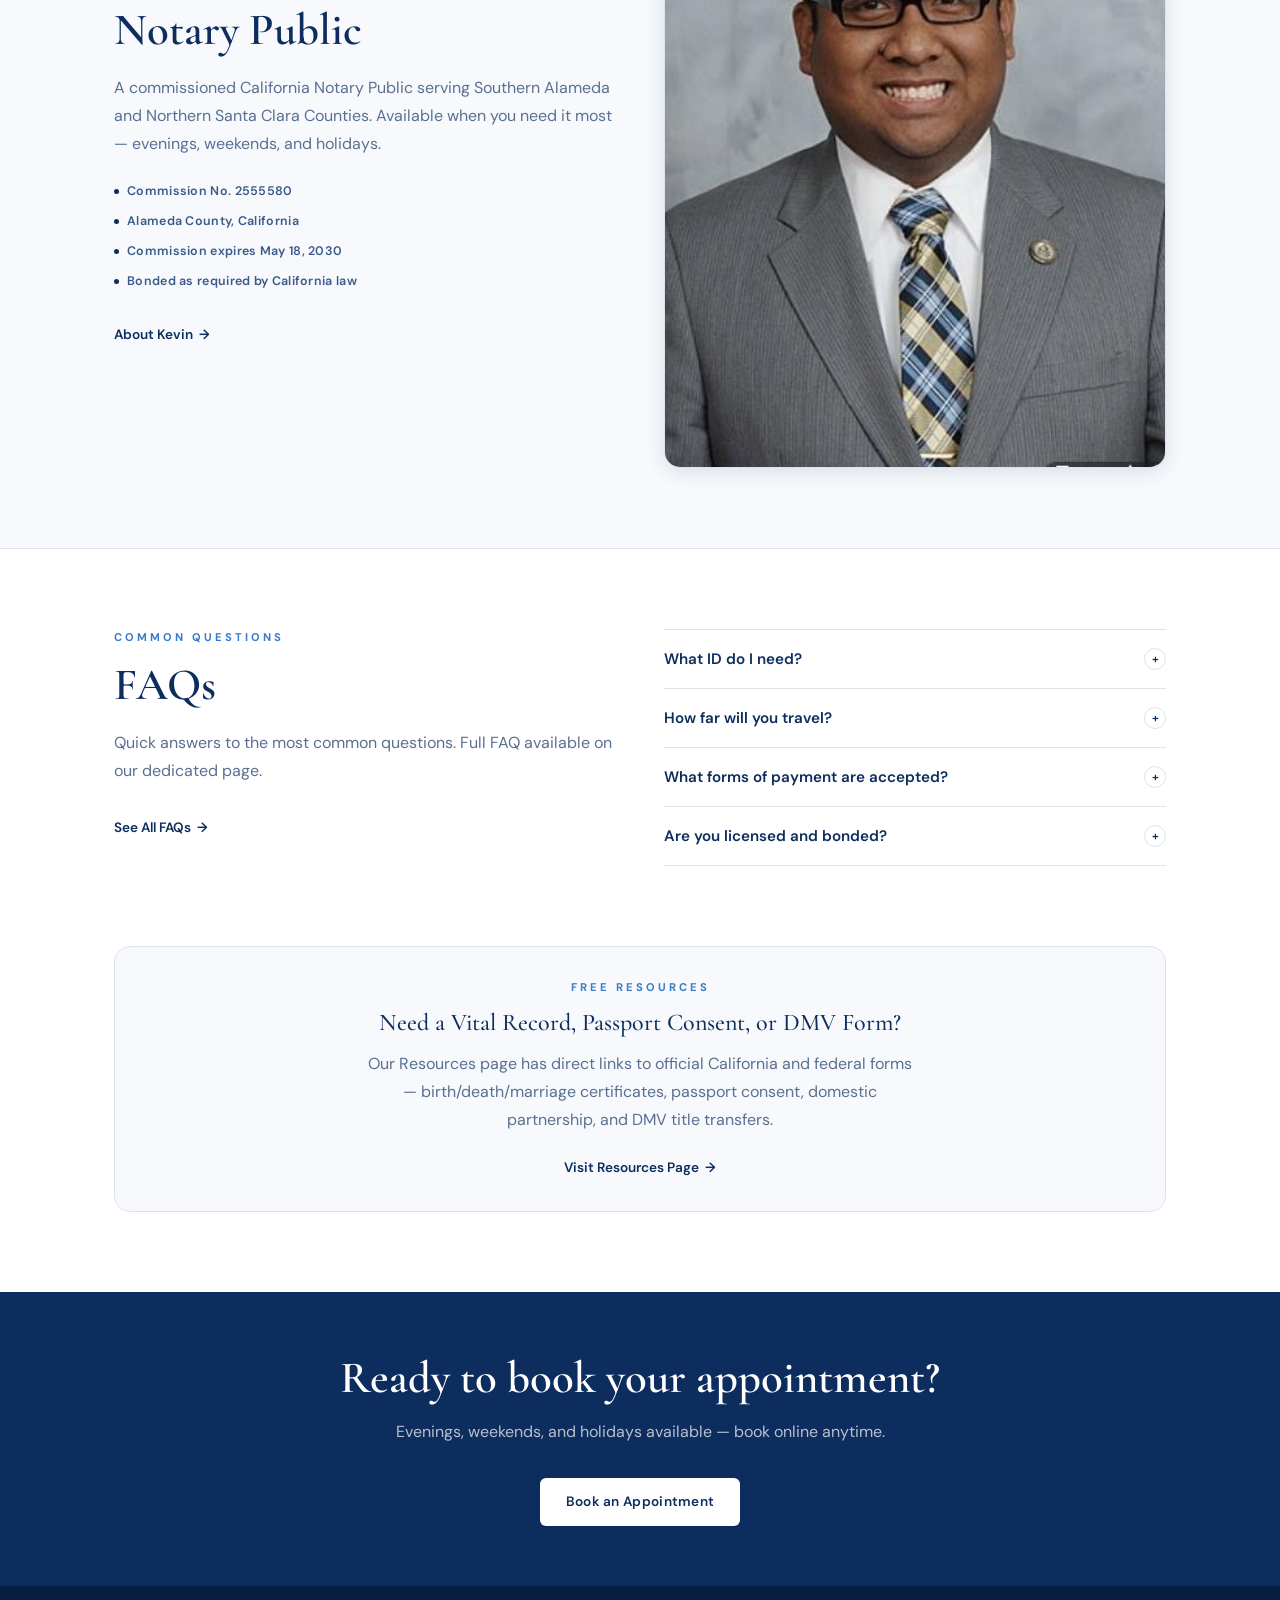
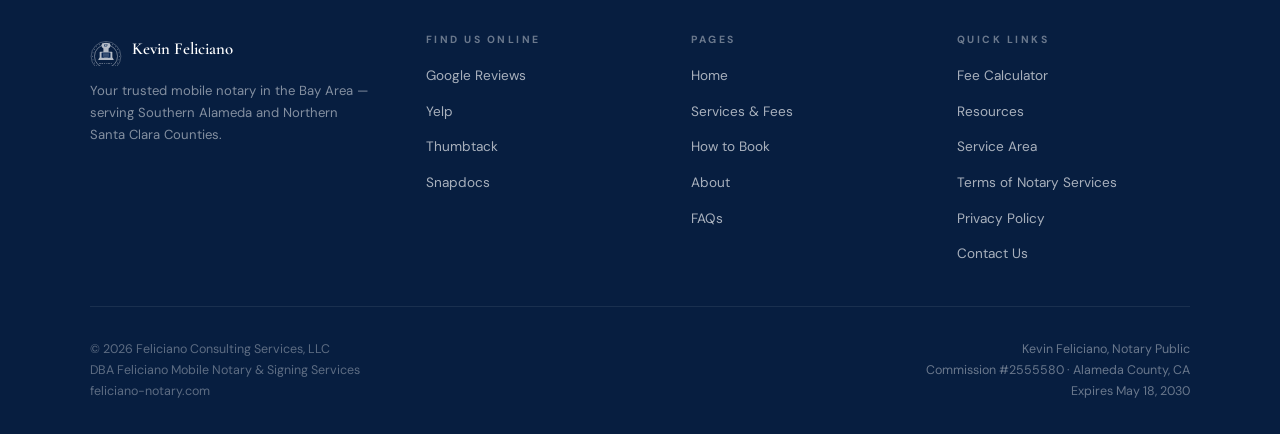
==== commit 14077451: "Add files via upload" ====
--- a/index.html
+++ b/index.html
@@ -80,6 +80,22 @@
     {
       "@type": "City",
       "name": "San Lorenzo"
+    },
+    {
+      "@type": "City",
+      "name": "Mountain View"
+    },
+    {
+      "@type": "City",
+      "name": "Menlo Park"
+    },
+    {
+      "@type": "City",
+      "name": "Palo Alto"
+    },
+    {
+      "@type": "City",
+      "name": "Redwood City"
     }
   ],
   "serviceArea": {
@@ -101,7 +117,8 @@
   "sameAs": [
     "https://share.google/cFku8jRMLi86PtdLI",
     "https://www.yelp.com/biz/feliciano-mobile-notary-and-signing-services-fremont-3",
-    "https://www.thumbtack.com/ca/fremont/notary-public/feliciano-mobile-notary-signing-services/service/584774308005511186"
+    "https://www.thumbtack.com/ca/fremont/notary-public/feliciano-mobile-notary-signing-services/service/584774308005511186",
+    "https://notary.snapdocs.com/notary-public/california/fremont/kevin-feliciano"
   ],
   "makesOffer": [
     {
@@ -131,12 +148,45 @@
         "@type": "Service",
         "name": "Loan Signing Services"
       }
-    },
-    {
-      "@type": "Offer",
-      "itemOffered": {
-        "@type": "Service",
-        "name": "In-Person Electronic Notarization (IPEN)"
+    }
+  ]
+}
+</script>
+<script type="application/ld+json">
+{
+  "@context": "https://schema.org",
+  "@type": "FAQPage",
+  "mainEntity": [
+    {
+      "@type": "Question",
+      "name": "What ID do I need?",
+      "acceptedAnswer": {
+        "@type": "Answer",
+        "text": "A current government-issued photo ID issued within the last five years — California driver's license, U.S. passport, military ID, or any ID satisfying California Civil Code § 1185."
+      }
+    },
+    {
+      "@type": "Question",
+      "name": "How far will you travel?",
+      "acceptedAnswer": {
+        "@type": "Answer",
+        "text": "Travel fees are $45.00 (1–2 acts), $30.00 (3–4 acts), $15.00 (5–9 acts), and waived for 10+ acts — all within 15 miles of Fremont. Additional mileage beyond 15 miles is charged at the IRS standard rate."
+      }
+    },
+    {
+      "@type": "Question",
+      "name": "What forms of payment are accepted?",
+      "acceptedAnswer": {
+        "@type": "Answer",
+        "text": "Cash, Venmo, Zelle, or Apple Cash. Payment is due at the time of service."
+      }
+    },
+    {
+      "@type": "Question",
+      "name": "Are you licensed and bonded?",
+      "acceptedAnswer": {
+        "@type": "Answer",
+        "text": "Yes. Commission No. 2555580, Alameda County, California, expiring May 18, 2030. Background check passed, bonded with a $15,000 California notary surety bond, and covered by a $100,000 Errors & Omissions insurance policy."
       }
     }
   ]
@@ -192,11 +242,11 @@
 <section class="hero">
   <div class="hero-inner">
     <div class="hero-content">
-      <div class="hero-badge fade-up">Alameda County, California</div>
+      <div class="hero-badge fade-up">Southern Alameda, San Mateo &amp; Northern Santa Clara Counties</div>
       <h1 class="fade-up fade-up-1">Your signature.<br><em>Your schedule.</em><br>Your doorstep.</h1>
-      <p class="hero-tagline fade-up fade-up-2">Professional mobile notary services available evenings, weekends, and holidays throughout the Fremont area and beyond.</p>
+      <p class="hero-tagline fade-up fade-up-2">Professional mobile notary services available evenings, weekends, holidays, and on short notice throughout the Fremont area and beyond.</p>
       <div class="hero-btns fade-up fade-up-3">
-        <a href="https://calendly.com/kevin-feliciano" target="_blank" rel="noopener" class="btn btn-white">Book Now</a>
+        <a href="book.html" class="btn btn-white">Book Now</a>
         <a href="services.html" class="btn btn-outline-white">View Fee Schedule</a>
       </div>
     </div>
@@ -278,7 +328,7 @@
     <div class="trust-item"><span class="trust-dot"></span>Commission #2555580</div>
     <div class="trust-item"><span class="trust-dot"></span>Alameda County Bonded</div>
     <div class="trust-item"><span class="trust-dot"></span>Expires May 2030</div>
-    <div class="trust-item"><span class="trust-dot"></span>IPEN Available</div>
+    <div class="trust-item"><span class="trust-dot"></span>Same-Day &amp; Emergency Availability</div>
   </div>
 </div>
 
@@ -318,15 +368,15 @@
           <div style="display:flex;align-items:flex-start;gap:12px;padding:13px 0;border-bottom:1px solid var(--border)">
             <span style="font-size:1rem;flex-shrink:0;margin-top:1px">✦</span>
             <div>
-              <div style="font-weight:700;font-size:0.9rem;color:var(--navy)">Acknowledgment</div>
-              <div style="font-size:0.8rem;color:var(--text-soft);margin-top:2px">Confirms you signed voluntarily — common for deeds, powers of attorney, and legal documents</div>
+              <div style="font-weight:700;font-size:0.9rem;color:var(--navy)">Loan Signings</div>
+              <div style="font-size:0.8rem;color:var(--text-soft);margin-top:2px">Full loan document signings for real estate transactions, refinances, and HELOCs</div>
             </div>
           </div>
           <div style="display:flex;align-items:flex-start;gap:12px;padding:13px 0;border-bottom:1px solid var(--border)">
             <span style="font-size:1rem;flex-shrink:0;margin-top:1px">✦</span>
             <div>
-              <div style="font-weight:700;font-size:0.9rem;color:var(--navy)">Jurat</div>
-              <div style="font-size:0.8rem;color:var(--text-soft);margin-top:2px">Sign and swear under oath to the truthfulness of a document's contents — common for affidavits and sworn statements</div>
+              <div style="font-weight:700;font-size:0.9rem;color:var(--navy)">Oaths</div>
+              <div style="font-size:0.8rem;color:var(--text-soft);margin-top:2px">Administering oaths and affirmations as required for legal proceedings or official purposes</div>
             </div>
           </div>
           <div style="display:flex;align-items:flex-start;gap:12px;padding:13px 0">
@@ -337,7 +387,7 @@
             </div>
           </div>
           <div style="padding:13px 0;border-top:1px solid var(--border);margin-top:4px">
-            <p style="font-size:0.78rem;color:var(--text-muted)">Additional services including Loan Signings, Oaths, IPEN, and more — see our full <a href="services.html" style="color:var(--blue-accent)">Services &amp; Fees</a> page.</p>
+            <p style="font-size:0.78rem;color:var(--text-muted)">See our full <a href="services.html" style="color:var(--blue-accent)">Services &amp; Fees</a> page for complete details and pricing.</p>
           </div>
         </div>
         <div style="padding:0 20px 20px">
@@ -357,17 +407,15 @@
       <div style="background:var(--light-blue);border-radius:var(--radius-lg);padding:36px;border:1px solid var(--border)">
         <div style="font-family:var(--font-display);font-size:3rem;font-weight:600;color:var(--navy)">$15</div>
         <div style="font-size:0.78rem;letter-spacing:1.5px;text-transform:uppercase;color:var(--text-muted);margin-bottom:20px">Per notarial act (flat rate)</div>
-        <div style="font-family:var(--font-display);font-size:3rem;font-weight:600;color:var(--navy)">$15 / $10</div>
-        <div style="font-size:0.78rem;letter-spacing:1.5px;text-transform:uppercase;color:var(--text-muted);margin-bottom:20px">Per act: 1–4 acts / 5+ acts</div>
         <div style="font-family:var(--font-display);font-size:2.2rem;font-weight:600;color:var(--navy)">$45 · $30 · $15 · $0</div>
         <div style="font-size:0.78rem;letter-spacing:1.5px;text-transform:uppercase;color:var(--text-muted);margin-bottom:4px">Travel fee by session size</div>
         <div style="font-size:0.82rem;color:var(--text-muted);margin-bottom:20px">1–2 &nbsp;·&nbsp; 3–4 &nbsp;·&nbsp; 5–9 &nbsp;·&nbsp; 10+ acts</div>
-        <div style="font-size:0.82rem;color:var(--text-soft);line-height:1.6">Time-of-day fees apply on top of travel fee. Travel &amp; time-of-day fees waived for 10+ acts (except late-night &amp; emergency).</div>
+        <div style="font-size:0.82rem;color:var(--text-soft);line-height:1.6">Time-of-day fees apply to every appointment, regardless of session size, and are never waived. Only the travel fee is waived for 10+ acts.</div>
       </div>
       <div>
         <span class="eyebrow">Transparent Pricing</span>
         <h2>No Surprises</h2>
-        <p class="mt-16">All notarial acts are billed at a flat rate of $15.00 per act. The more notarizations in a single session, the lower your travel fee — and for five or more acts, both travel and time-of-day fees are waived entirely.</p>
+        <p class="mt-16">All notarial acts are billed at a flat rate of $15.00 per act — no volume discounts. Travel fees decrease as your session grows and are waived entirely for ten or more acts, but time-of-day fees apply to every appointment regardless of session size.</p>
         <p class="mt-16">Where an appointment falls into more than one fee category, the higher rate prevails — fees are never stacked or combined.</p>
         <a href="services.html" class="btn-ghost mt-32" style="display:inline-flex">See Full Fee Schedule</a>
       </div>
@@ -465,9 +513,20 @@
         </div>
         <div class="faq-item">
           <button class="faq-q">Are you licensed and bonded? <span class="faq-icon">+</span></button>
-          <div class="faq-a">Yes. Commission No. 2555580, Alameda County, California, expiring May 18, 2030. Bonded as required by California law.</div>
-        </div>
-      </div>
+          <div class="faq-a">Yes. Commission No. 2555580, Alameda County, California, expiring May 18, 2030. Background check passed, bonded with a $15,000 California notary surety bond, and covered by a $100,000 Errors &amp; Omissions insurance policy.</div>
+        </div>
+      </div>
+    </div>
+  </div>
+</section>
+
+<section class="section" style="padding-top:0">
+  <div class="container">
+    <div class="text-center scroll-reveal" style="background:var(--off-white);border:1px solid var(--border);border-radius:var(--radius-lg);padding:32px">
+      <span class="eyebrow">Free Resources</span>
+      <h3 style="margin:8px 0 12px">Need a Vital Record, Passport Consent, or DMV Form?</h3>
+      <p style="max-width:560px;margin:0 auto 20px">Our Resources page has direct links to official California and federal forms — birth/death/marriage certificates, passport consent, domestic partnership, and DMV title transfers.</p>
+      <a href="resources.html" class="btn-ghost" style="display:inline-flex">Visit Resources Page</a>
     </div>
   </div>
 </section>
@@ -508,6 +567,7 @@
           <li><a href="https://share.google/cFku8jRMLi86PtdLI" target="_blank" rel="noopener noreferrer">Google Reviews</a></li>
           <li><a href="https://www.yelp.com/biz/feliciano-mobile-notary-and-signing-services-fremont-3" target="_blank" rel="noopener noreferrer">Yelp</a></li>
           <li><a href="https://www.thumbtack.com/ca/fremont/notary-public/feliciano-mobile-notary-signing-services/service/584774308005511186" target="_blank" rel="noopener noreferrer">Thumbtack</a></li>
+          <li><a href="https://notary.snapdocs.com/notary-public/california/fremont/kevin-feliciano" target="_blank" rel="noopener noreferrer">Snapdocs</a></li>
         </ul>
       </div>
       <div class="footer-col">
--- a/css/style.css
+++ b/css/style.css
@@ -630,8 +630,8 @@
 }
 .footer-top {
   display: grid;
-  grid-template-columns: 1.5fr 1fr 1fr;
-  gap: 48px;
+  grid-template-columns: 1.3fr 1fr 1fr 1fr;
+  gap: 32px;
   padding-bottom: 40px;
   border-bottom: 1px solid rgba(255,255,255,0.08);
   margin-bottom: 32px;
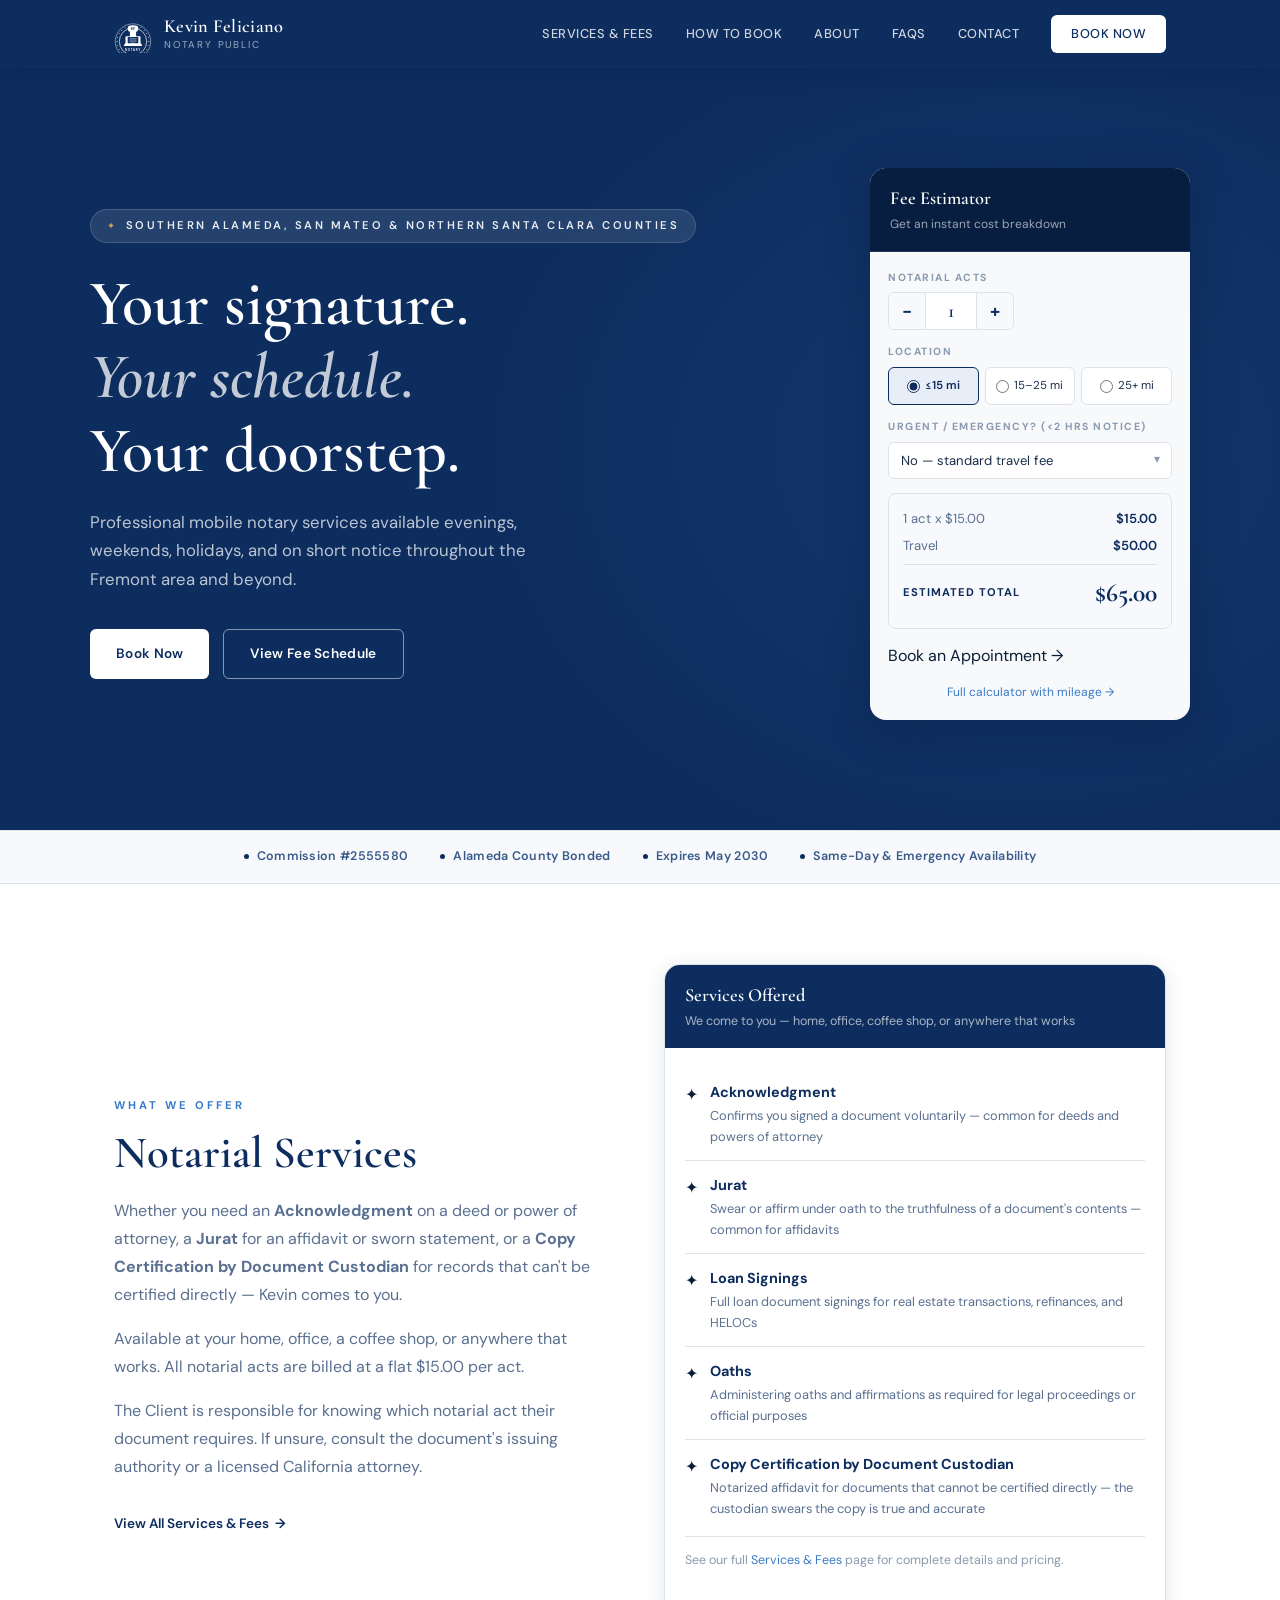
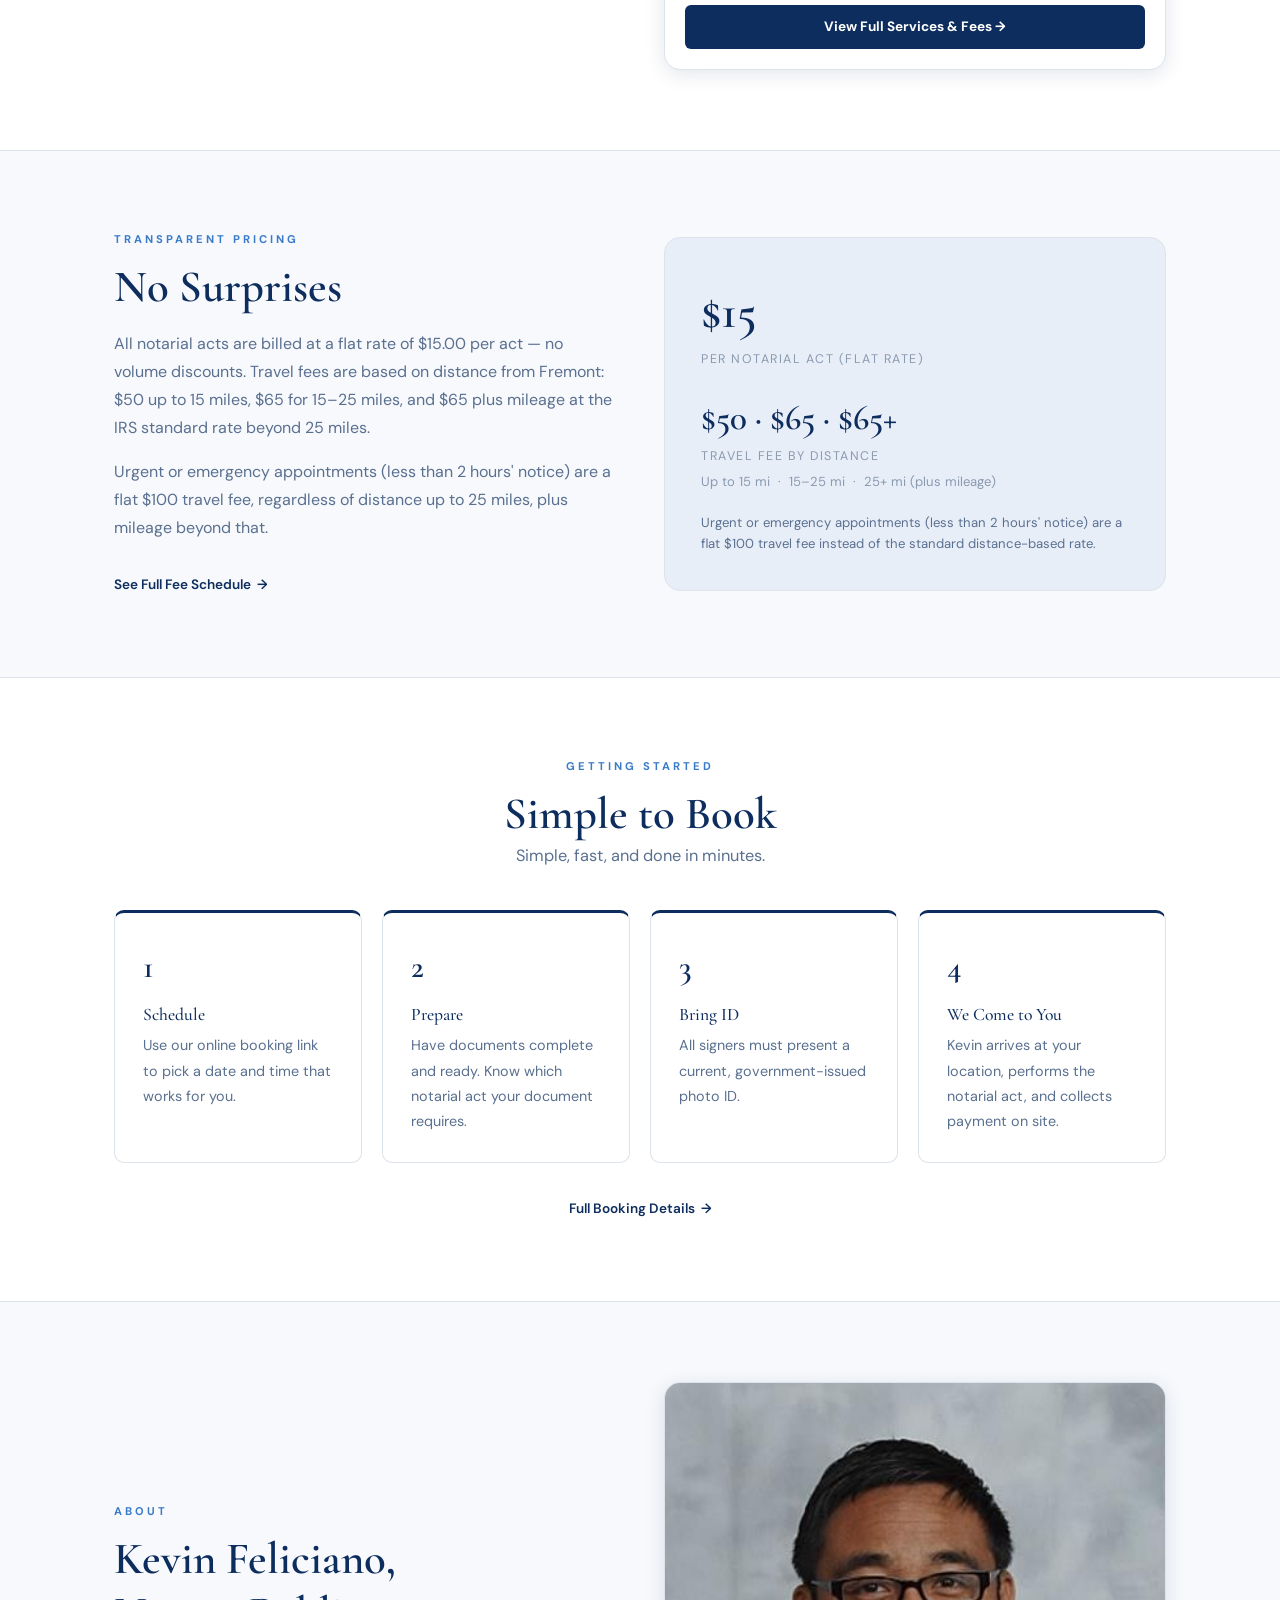
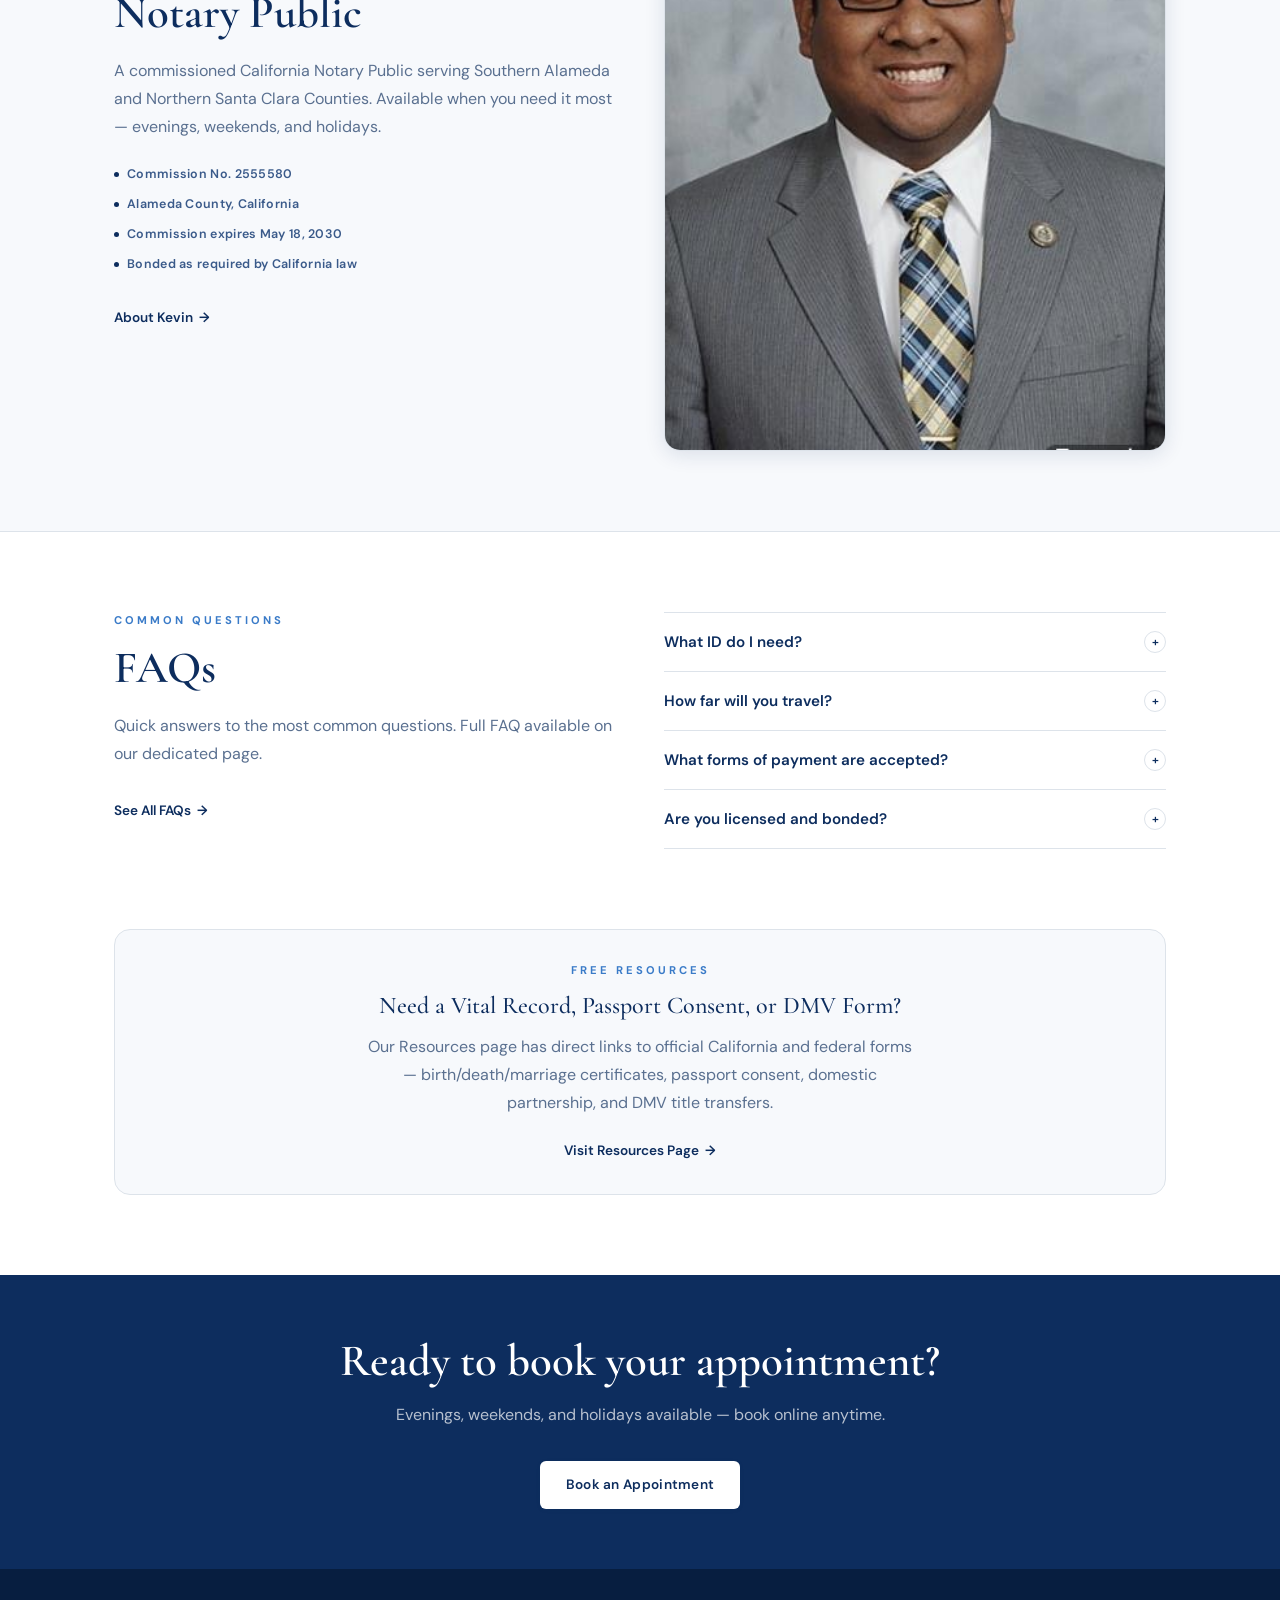
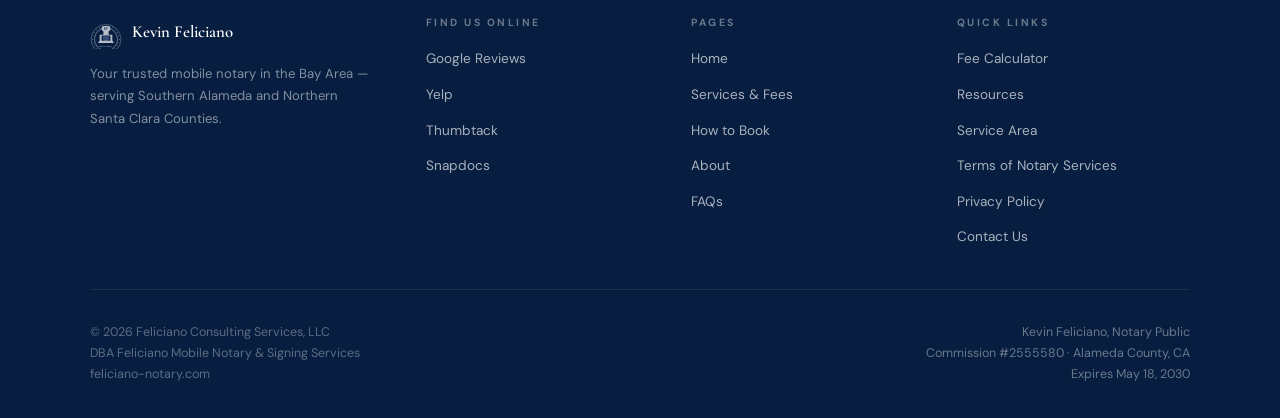
==== commit 6b112856: "Add files via upload" ====
--- a/index.html
+++ b/index.html
@@ -170,7 +170,7 @@
       "name": "How far will you travel?",
       "acceptedAnswer": {
         "@type": "Answer",
-        "text": "Travel fees are $45.00 (1–2 acts), $30.00 (3–4 acts), $15.00 (5–9 acts), and waived for 10+ acts — all within 15 miles of Fremont. Additional mileage beyond 15 miles is charged at the IRS standard rate."
+        "text": "Travel fees are based on distance from Fremont: $50.00 up to 15 miles, $65.00 for 15–25 miles, and $65.00 plus mileage at the IRS standard rate beyond 25 miles. Urgent or emergency appointments (less than 2 hours' notice) are a flat $100.00 travel fee instead."
       }
     },
     {
@@ -271,25 +271,26 @@
         <!-- Location -->
         <div>
           <div style="font-size:0.65rem;font-weight:700;letter-spacing:1.5px;text-transform:uppercase;color:var(--text-muted);margin-bottom:6px">Location</div>
-          <div style="display:grid;grid-template-columns:1fr 1fr;gap:8px">
-            <label id="hc-loc-within-lbl" style="display:flex;align-items:center;gap:7px;padding:9px 10px;border:1.5px solid #0d2d5e;border-radius:6px;cursor:pointer;font-size:0.8rem;font-weight:600;color:#0d2d5e;background:#e8eef8">
-              <input type="radio" name="hc-loc" id="hc-loc-within" value="within" checked onchange="hcUpdateLabels();hcCalc()" style="accent-color:#0d2d5e"/> Within 15 mi
+          <div style="display:grid;grid-template-columns:1fr 1fr 1fr;gap:6px">
+            <label id="hc-loc-within-lbl" style="display:flex;align-items:center;justify-content:center;gap:5px;padding:9px 4px;border:1.5px solid #0d2d5e;border-radius:6px;cursor:pointer;font-size:0.72rem;font-weight:600;color:#0d2d5e;background:#e8eef8;text-align:center">
+              <input type="radio" name="hc-loc" id="hc-loc-within" value="within" checked onchange="hcUpdateLabels();hcCalc()" style="accent-color:#0d2d5e"/> &le;15 mi
             </label>
-            <label id="hc-loc-beyond-lbl" style="display:flex;align-items:center;gap:7px;padding:9px 10px;border:1.5px solid #dde3ea;border-radius:6px;cursor:pointer;font-size:0.8rem;color:#1a2e4a;background:white">
-              <input type="radio" name="hc-loc" id="hc-loc-beyond" value="beyond" onchange="hcUpdateLabels();hcCalc()" style="accent-color:#0d2d5e"/> Beyond 15 mi
+            <label id="hc-loc-mid-lbl" style="display:flex;align-items:center;justify-content:center;gap:5px;padding:9px 4px;border:1.5px solid #dde3ea;border-radius:6px;cursor:pointer;font-size:0.72rem;color:#1a2e4a;background:white;text-align:center">
+              <input type="radio" name="hc-loc" id="hc-loc-mid" value="mid" onchange="hcUpdateLabels();hcCalc()" style="accent-color:#0d2d5e"/> 15&ndash;25 mi
             </label>
-          </div>
-        </div>
-
-        <!-- Time -->
+            <label id="hc-loc-beyond-lbl" style="display:flex;align-items:center;justify-content:center;gap:5px;padding:9px 4px;border:1.5px solid #dde3ea;border-radius:6px;cursor:pointer;font-size:0.72rem;color:#1a2e4a;background:white;text-align:center">
+              <input type="radio" name="hc-loc" id="hc-loc-beyond" value="beyond" onchange="hcUpdateLabels();hcCalc()" style="accent-color:#0d2d5e"/> 25+ mi
+            </label>
+          </div>
+        </div>
+
+        <!-- Urgent -->
         <div>
-          <div style="font-size:0.65rem;font-weight:700;letter-spacing:1.5px;text-transform:uppercase;color:var(--text-muted);margin-bottom:6px">Time of appointment</div>
+          <div style="font-size:0.65rem;font-weight:700;letter-spacing:1.5px;text-transform:uppercase;color:var(--text-muted);margin-bottom:6px">Urgent / emergency? (&lt;2 hrs notice)</div>
           <div style="position:relative">
-            <select id="hc-time" onchange="hcCalc()" style="width:100%;padding:9px 32px 9px 12px;border:1.5px solid #dde3ea;border-radius:6px;font-family:var(--font-body);font-size:0.82rem;color:#1a2e4a;background:white;outline:none;appearance:none;-webkit-appearance:none;cursor:pointer">
-              <option value="weekend-day" selected>Sat–Sun 9 AM – 6 PM (+$15)</option>
-              <option value="evening">All days 6 – 9 PM (+$25)</option>
-              <option value="latenight">Late-night 9 PM – 12 AM (+$40)</option>
-              <option value="emergency">Emergency &lt;2 hrs (+$65)</option>
+            <select id="hc-urgent" onchange="hcCalc()" style="width:100%;padding:9px 32px 9px 12px;border:1.5px solid #dde3ea;border-radius:6px;font-family:var(--font-body);font-size:0.82rem;color:#1a2e4a;background:white;outline:none;appearance:none;-webkit-appearance:none;cursor:pointer">
+              <option value="no" selected>No — standard travel fee</option>
+              <option value="yes">Yes — $100 flat travel fee</option>
             </select>
             <span style="position:absolute;right:12px;top:50%;transform:translateY(-50%);color:#8a9ab0;pointer-events:none;font-size:0.75rem">▾</span>
           </div>
@@ -303,15 +304,11 @@
           </div>
           <div style="display:flex;justify-content:space-between;font-size:0.82rem">
             <span style="color:#5a7090">Travel</span>
-            <span style="font-weight:600;color:#0d2d5e" id="hc-travel-val">$45.00</span>
-          </div>
-          <div style="display:flex;justify-content:space-between;font-size:0.82rem">
-            <span style="color:#5a7090">Time-of-day</span>
-            <span style="font-weight:600;color:#0d2d5e" id="hc-tod-val">$15.00</span>
+            <span style="font-weight:600;color:#0d2d5e" id="hc-travel-val">$50.00</span>
           </div>
           <div style="border-top:1.5px solid #dde3ea;padding-top:8px;margin-top:2px;display:flex;justify-content:space-between;align-items:center">
             <span style="font-size:0.7rem;font-weight:700;letter-spacing:1px;text-transform:uppercase;color:#0d2d5e">Estimated Total</span>
-            <span style="font-family:var(--font-display);font-size:1.6rem;font-weight:700;color:#0d2d5e" id="hc-total">$75.00</span>
+            <span style="font-family:var(--font-display);font-size:1.6rem;font-weight:700;color:#0d2d5e" id="hc-total">$65.00</span>
           </div>
         </div>
 
@@ -407,16 +404,16 @@
       <div style="background:var(--light-blue);border-radius:var(--radius-lg);padding:36px;border:1px solid var(--border)">
         <div style="font-family:var(--font-display);font-size:3rem;font-weight:600;color:var(--navy)">$15</div>
         <div style="font-size:0.78rem;letter-spacing:1.5px;text-transform:uppercase;color:var(--text-muted);margin-bottom:20px">Per notarial act (flat rate)</div>
-        <div style="font-family:var(--font-display);font-size:2.2rem;font-weight:600;color:var(--navy)">$45 · $30 · $15 · $0</div>
-        <div style="font-size:0.78rem;letter-spacing:1.5px;text-transform:uppercase;color:var(--text-muted);margin-bottom:4px">Travel fee by session size</div>
-        <div style="font-size:0.82rem;color:var(--text-muted);margin-bottom:20px">1–2 &nbsp;·&nbsp; 3–4 &nbsp;·&nbsp; 5–9 &nbsp;·&nbsp; 10+ acts</div>
-        <div style="font-size:0.82rem;color:var(--text-soft);line-height:1.6">Time-of-day fees apply to every appointment, regardless of session size, and are never waived. Only the travel fee is waived for 10+ acts.</div>
+        <div style="font-family:var(--font-display);font-size:2.2rem;font-weight:600;color:var(--navy)">$50 · $65 · $65+</div>
+        <div style="font-size:0.78rem;letter-spacing:1.5px;text-transform:uppercase;color:var(--text-muted);margin-bottom:4px">Travel fee by distance</div>
+        <div style="font-size:0.82rem;color:var(--text-muted);margin-bottom:20px">Up to 15 mi &nbsp;·&nbsp; 15&ndash;25 mi &nbsp;·&nbsp; 25+ mi (plus mileage)</div>
+        <div style="font-size:0.82rem;color:var(--text-soft);line-height:1.6">Urgent or emergency appointments (less than 2 hours' notice) are a flat $100 travel fee instead of the standard distance-based rate.</div>
       </div>
       <div>
         <span class="eyebrow">Transparent Pricing</span>
         <h2>No Surprises</h2>
-        <p class="mt-16">All notarial acts are billed at a flat rate of $15.00 per act — no volume discounts. Travel fees decrease as your session grows and are waived entirely for ten or more acts, but time-of-day fees apply to every appointment regardless of session size.</p>
-        <p class="mt-16">Where an appointment falls into more than one fee category, the higher rate prevails — fees are never stacked or combined.</p>
+        <p class="mt-16">All notarial acts are billed at a flat rate of $15.00 per act — no volume discounts. Travel fees are based on distance from Fremont: $50 up to 15 miles, $65 for 15&ndash;25 miles, and $65 plus mileage at the IRS standard rate beyond 25 miles.</p>
+        <p class="mt-16">Urgent or emergency appointments (less than 2 hours' notice) are a flat $100 travel fee, regardless of distance up to 25 miles, plus mileage beyond that.</p>
         <a href="services.html" class="btn-ghost mt-32" style="display:inline-flex">See Full Fee Schedule</a>
       </div>
     </div>
@@ -505,7 +502,7 @@
         </div>
         <div class="faq-item">
           <button class="faq-q">How far will you travel? <span class="faq-icon">+</span></button>
-          <div class="faq-a">Travel fees are $45.00 (1–2 acts), $30.00 (3–4 acts), $15.00 (5–9 acts), and waived for 10+ acts — all within 15 miles of Fremont. Additional mileage beyond 15 miles is charged at the IRS standard rate.</div>
+          <div class="faq-a">Travel fees are based on distance from Fremont: $50.00 up to 15 miles, $65.00 for 15&ndash;25 miles, and $65.00 plus mileage at the IRS standard rate beyond 25 miles. Urgent or emergency appointments (less than 2 hours' notice) are a flat $100.00 travel fee instead.</div>
         </div>
         <div class="faq-item">
           <button class="faq-q">What forms of payment are accepted? <span class="faq-icon">+</span></button>
@@ -617,18 +614,17 @@
 }
 
 function hcUpdateLabels() {
-  var withinChecked = document.getElementById('hc-loc-within').checked;
-  var wl = document.getElementById('hc-loc-within-lbl');
-  var bl = document.getElementById('hc-loc-beyond-lbl');
-  if (!wl || !bl) return;
-  wl.style.borderColor = withinChecked ? '#0d2d5e' : '#dde3ea';
-  wl.style.background  = withinChecked ? '#e8eef8' : 'white';
-  wl.style.fontWeight  = withinChecked ? '600' : '400';
-  wl.style.color       = withinChecked ? '#0d2d5e' : '#1a2e4a';
-  bl.style.borderColor = !withinChecked ? '#0d2d5e' : '#dde3ea';
-  bl.style.background  = !withinChecked ? '#e8eef8' : 'white';
-  bl.style.fontWeight  = !withinChecked ? '600' : '400';
-  bl.style.color       = !withinChecked ? '#0d2d5e' : '#1a2e4a';
+  var loc = document.querySelector('input[name="hc-loc"]:checked').value;
+  var labels = { within: 'hc-loc-within-lbl', mid: 'hc-loc-mid-lbl', beyond: 'hc-loc-beyond-lbl' };
+  Object.keys(labels).forEach(function(key) {
+    var el = document.getElementById(labels[key]);
+    if (!el) return;
+    var active = key === loc;
+    el.style.borderColor = active ? '#0d2d5e' : '#dde3ea';
+    el.style.background  = active ? '#e8eef8' : 'white';
+    el.style.fontWeight  = active ? '600' : '400';
+    el.style.color       = active ? '#0d2d5e' : '#1a2e4a';
+  });
 }
 
 function hcFmt(n) {
@@ -636,10 +632,11 @@
 }
 
 function hcCalc() {
-  var locEl  = document.querySelector('input[name="hc-loc"]:checked');
-  var timeEl = document.getElementById('hc-time');
-  if (!locEl || !timeEl) return;
-  var time = timeEl.value;
+  var locEl = document.querySelector('input[name="hc-loc"]:checked');
+  var urgentEl = document.getElementById('hc-urgent');
+  if (!locEl || !urgentEl) return;
+  var loc = locEl.value; // 'within' | 'mid' | 'beyond'
+  var urgent = urgentEl.value === 'yes';
   var inputEl = document.getElementById('hc-acts');
   hcActs = Math.max(1, Math.min(20, parseInt(inputEl.value) || 1));
   inputEl.value = hcActs;
@@ -650,31 +647,27 @@
   document.getElementById('hc-acts-label').textContent = acts + ' act' + (acts > 1 ? 's' : '') + ' x $15.00';
   document.getElementById('hc-acts-val').textContent = hcFmt(actsFee);
 
-  // Travel fee — $45 (1-2), $30 (3-4), $15 (5-9), waived (10+)
-  var travelFee;
-  var beyond = locEl.value === 'beyond';
-  var tenPlus = acts >= 10;
-  if (tenPlus)        travelFee = 0;
-  else if (acts <= 2) travelFee = 45;
-  else if (acts <= 4) travelFee = 30;
-  else                travelFee = 15;
-  var travelText = tenPlus ? 'Waived' : hcFmt(travelFee);
-  if (beyond) travelText = (tenPlus ? 'Waived' : hcFmt(travelFee)) + ' + mileage';
+  // Travel fee — distance-based, or $100 flat if urgent
+  // Standard: $50 (up to 15 mi), $65 (15–25 mi), $65 + mileage (25+ mi)
+  // Urgent:   $100 flat (under 25 mi), $100 + mileage (25+ mi)
+  var travelFee, travelText;
+  if (urgent) {
+    travelFee = 100;
+    travelText = loc === 'beyond' ? hcFmt(travelFee) + ' + mileage' : hcFmt(travelFee);
+  } else if (loc === 'within') {
+    travelFee = 50;
+    travelText = hcFmt(travelFee);
+  } else if (loc === 'mid') {
+    travelFee = 65;
+    travelText = hcFmt(travelFee);
+  } else {
+    travelFee = 65;
+    travelText = hcFmt(travelFee) + ' + mileage';
+  }
   document.getElementById('hc-travel-val').textContent = travelText;
-  document.getElementById('hc-travel-val').style.color = tenPlus ? '#1a7a4a' : '#0d2d5e';
-
-  // Time-of-day fee — always applies, no waivers
-  // weekend-day=+$15, evening=+$25, latenight=+$40, emergency=+$65
-  var todFee = 0;
-  if      (time === 'weekend-day') todFee = 15;
-  else if (time === 'evening')     todFee = 25;
-  else if (time === 'latenight')   todFee = 40;
-  else if (time === 'emergency')   todFee = 65;
-
-  document.getElementById('hc-tod-val').textContent = todFee > 0 ? hcFmt(todFee) : '$0.00';
-
-  // Total
-  var total = actsFee + travelFee + todFee;
+
+  // Total (base travel fee only — exact mileage beyond 25 mi calculated on the full calculator)
+  var total = actsFee + travelFee;
   document.getElementById('hc-total').textContent = hcFmt(total);
 }
 
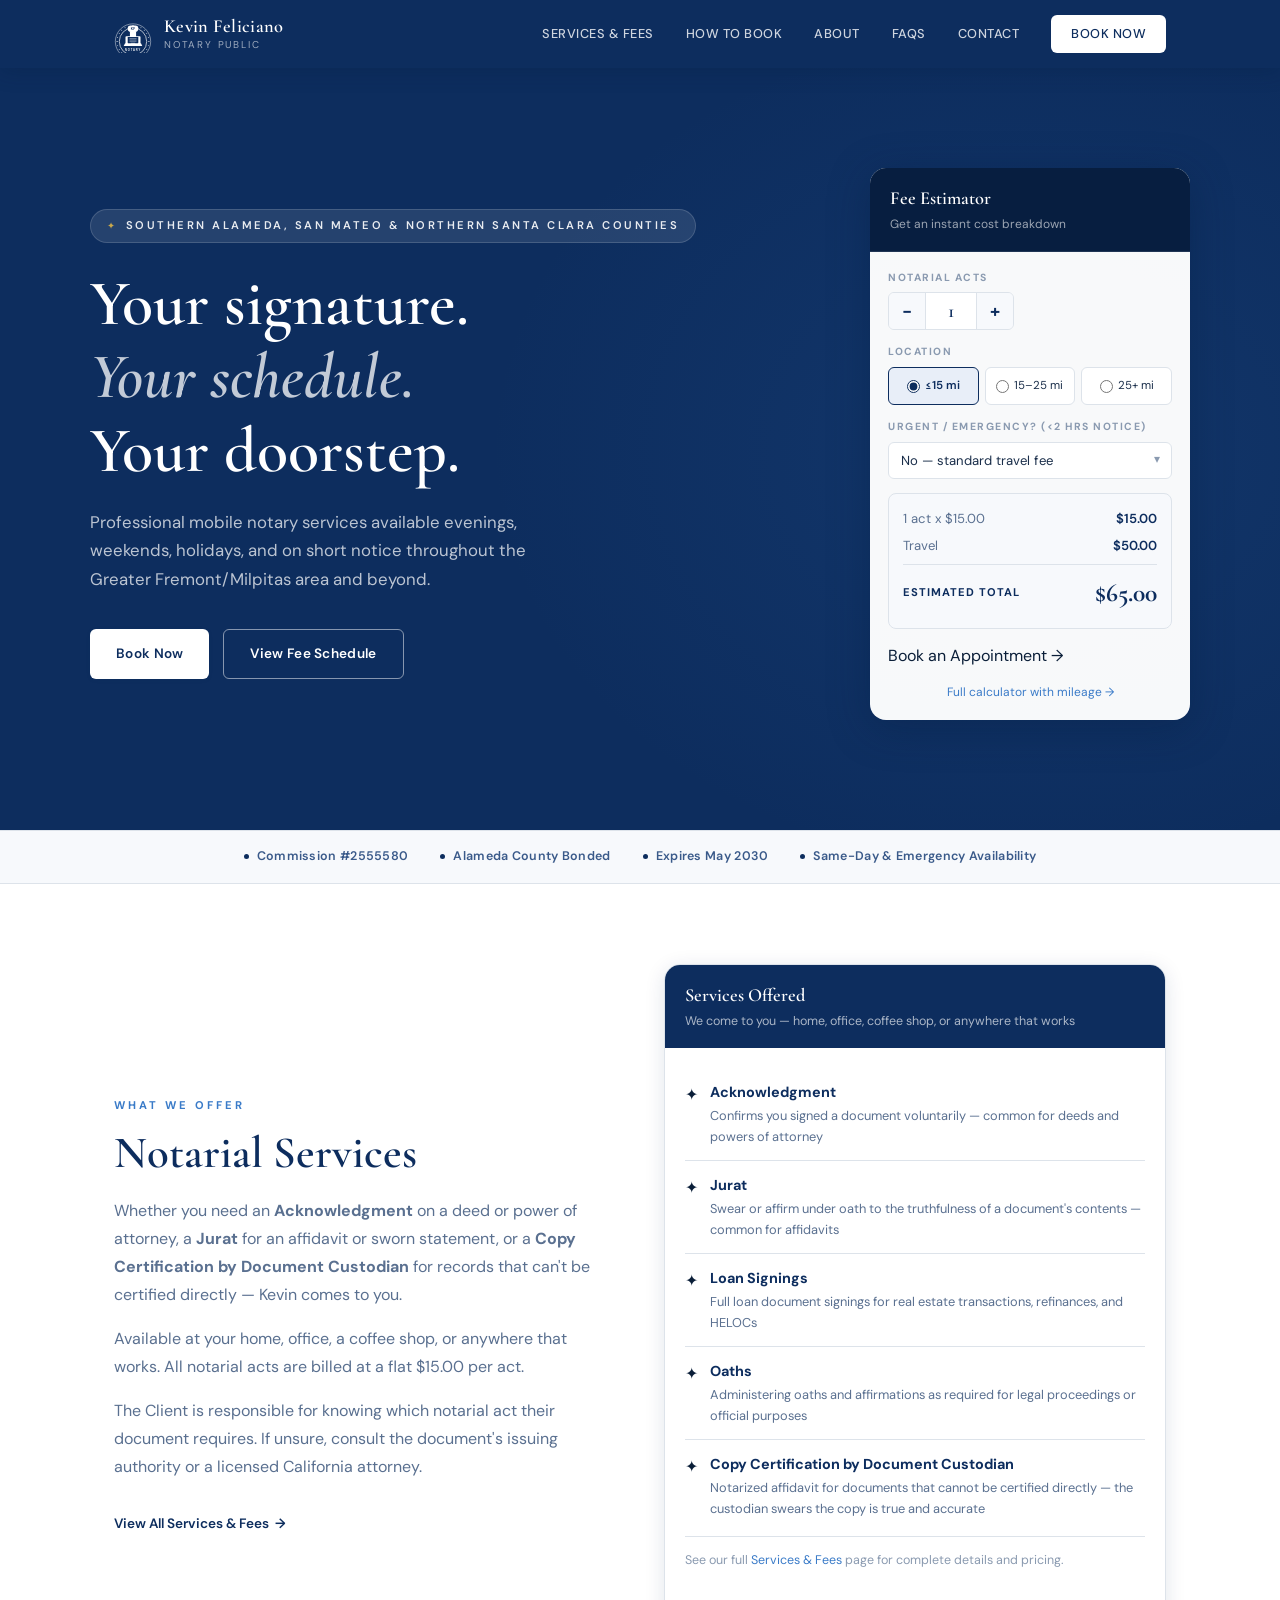
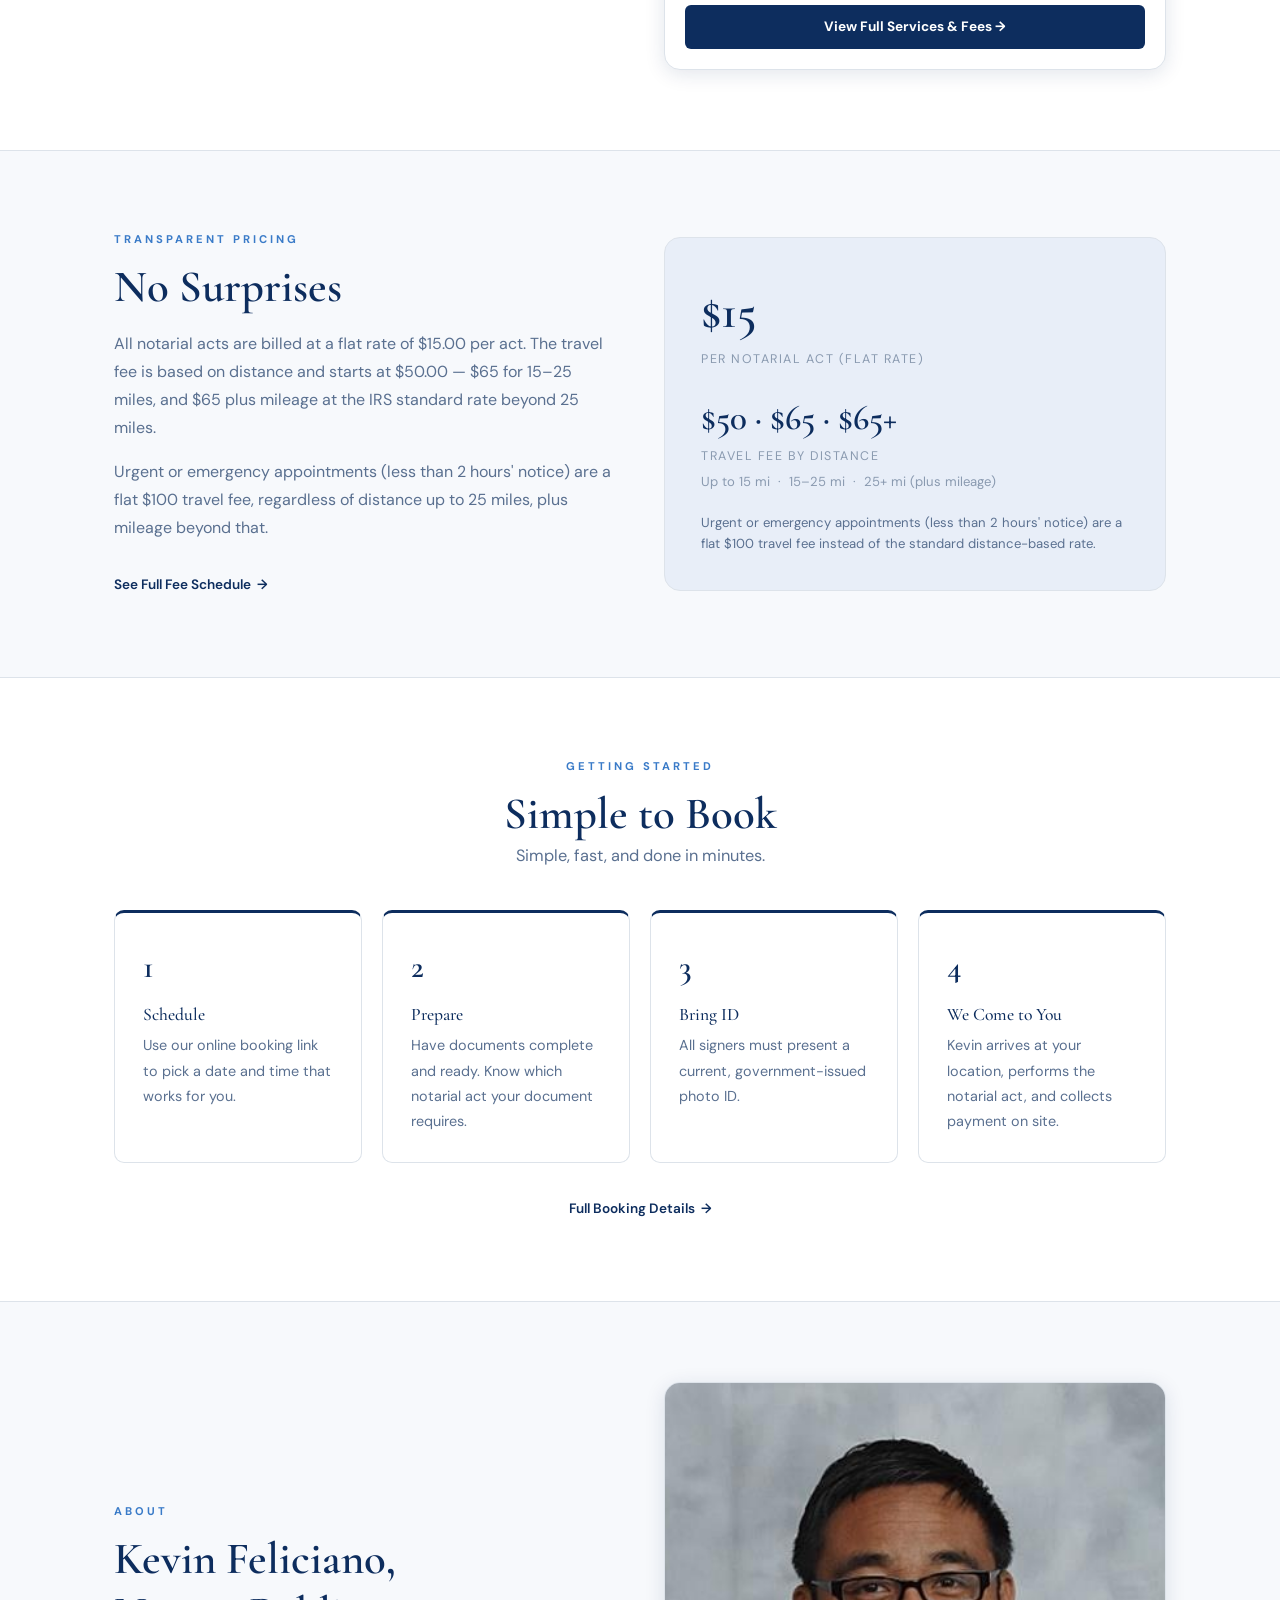
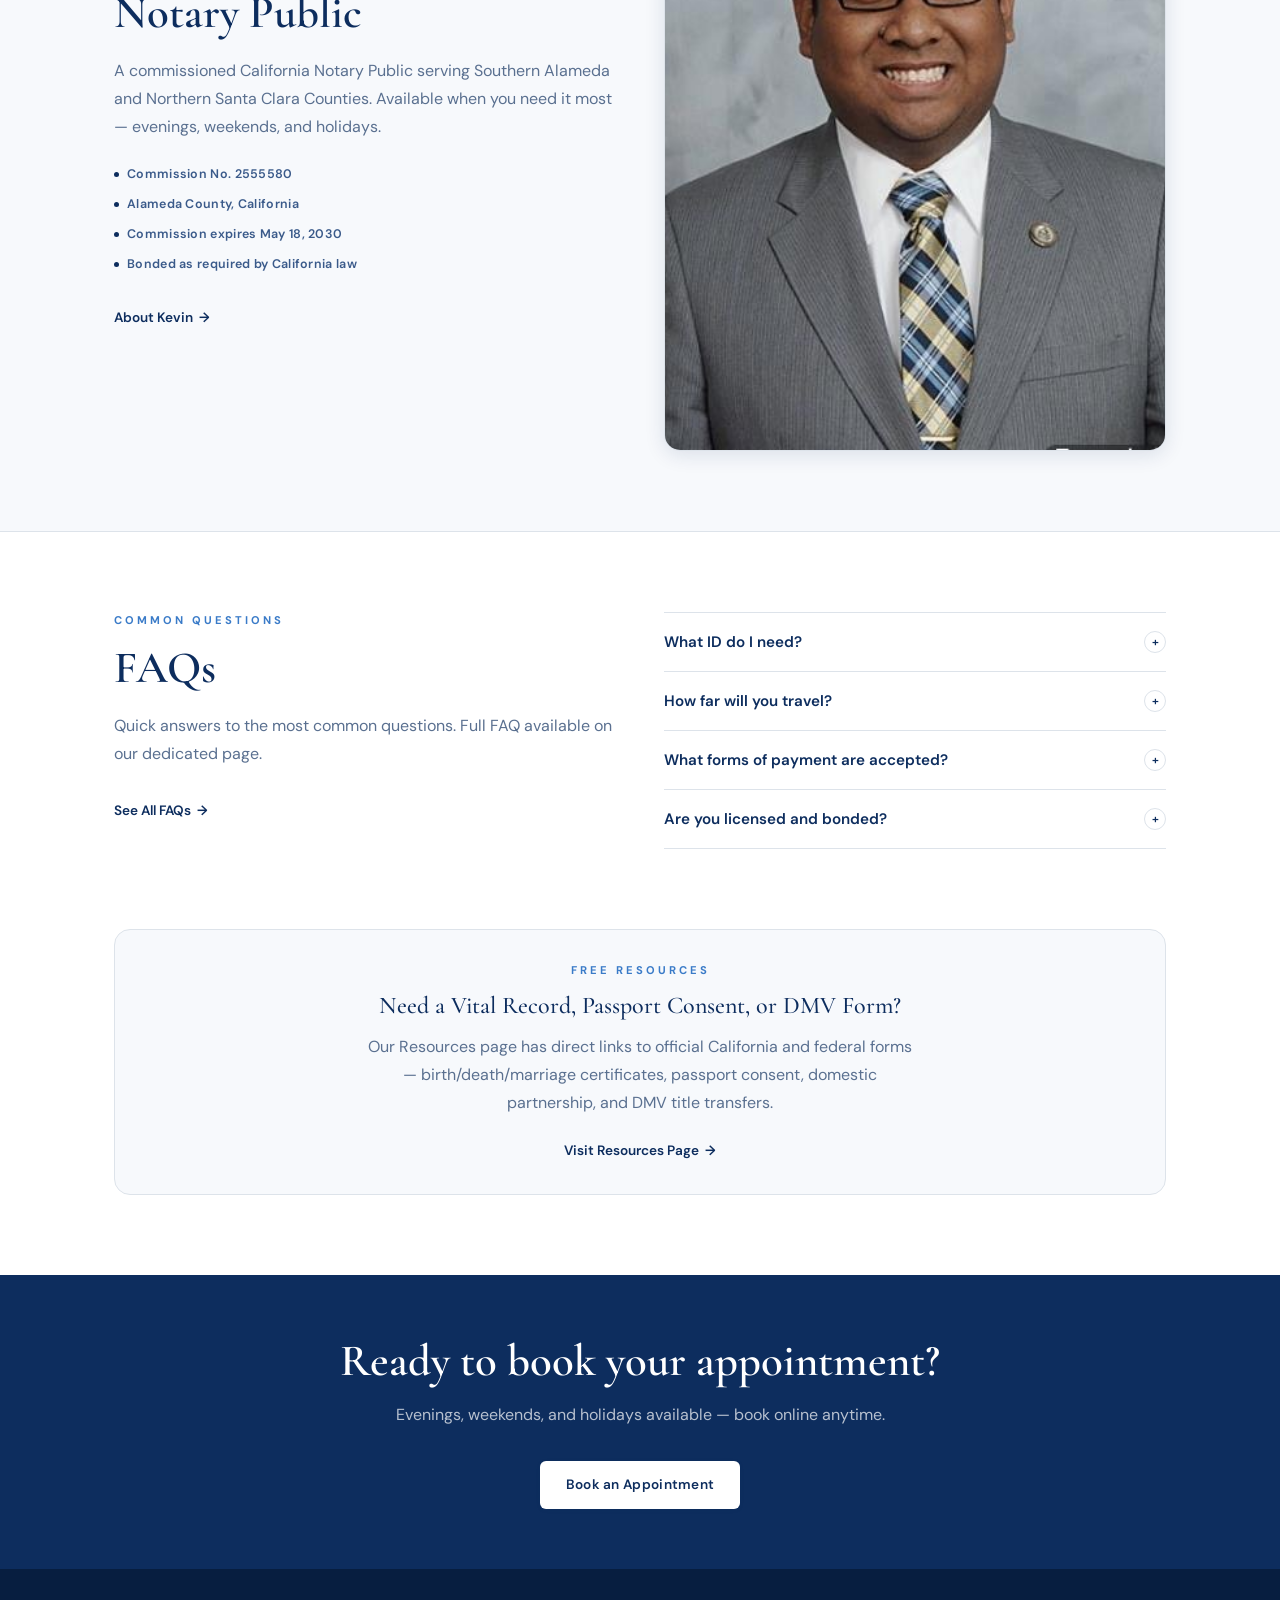
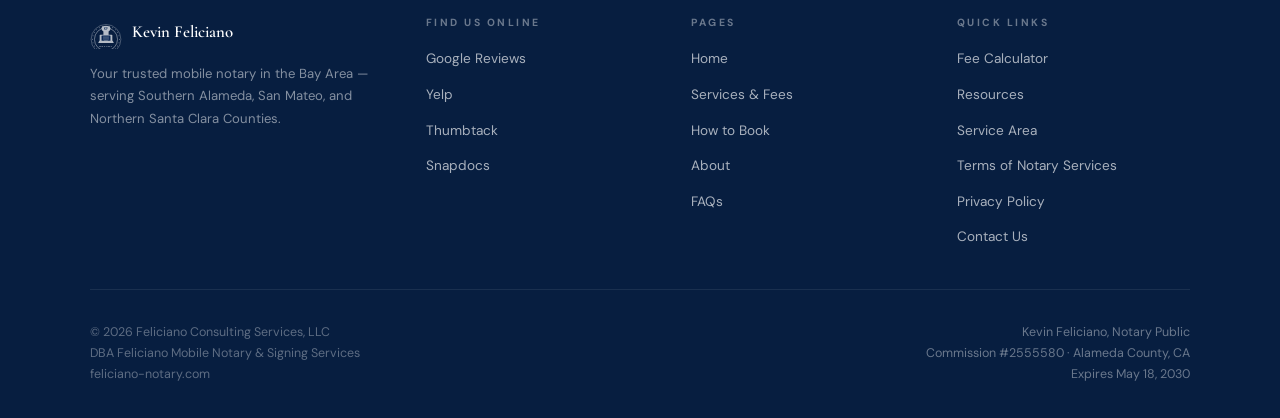
==== commit de28b58c: "Add files via upload" ====
--- a/index.html
+++ b/index.html
@@ -96,6 +96,26 @@
     {
       "@type": "City",
       "name": "Redwood City"
+    },
+    {
+      "@type": "City",
+      "name": "San Mateo"
+    },
+    {
+      "@type": "City",
+      "name": "Dublin"
+    },
+    {
+      "@type": "City",
+      "name": "Pleasanton"
+    },
+    {
+      "@type": "City",
+      "name": "Livermore"
+    },
+    {
+      "@type": "City",
+      "name": "San Ramon"
     }
   ],
   "serviceArea": {
@@ -178,7 +198,7 @@
       "name": "What forms of payment are accepted?",
       "acceptedAnswer": {
         "@type": "Answer",
-        "text": "Cash, Venmo, Zelle, or Apple Cash. Payment is due at the time of service."
+        "text": "Cash, Venmo, Zelle, Apple Cash, PayPal, or Debit/Credit card (subject to an additional $1.50 fee). Payment is due at the time of service."
       }
     },
     {
@@ -244,7 +264,7 @@
     <div class="hero-content">
       <div class="hero-badge fade-up">Southern Alameda, San Mateo &amp; Northern Santa Clara Counties</div>
       <h1 class="fade-up fade-up-1">Your signature.<br><em>Your schedule.</em><br>Your doorstep.</h1>
-      <p class="hero-tagline fade-up fade-up-2">Professional mobile notary services available evenings, weekends, holidays, and on short notice throughout the Fremont area and beyond.</p>
+      <p class="hero-tagline fade-up fade-up-2">Professional mobile notary services available evenings, weekends, holidays, and on short notice throughout the Greater Fremont/Milpitas area and beyond.</p>
       <div class="hero-btns fade-up fade-up-3">
         <a href="book.html" class="btn btn-white">Book Now</a>
         <a href="services.html" class="btn btn-outline-white">View Fee Schedule</a>
@@ -412,7 +432,7 @@
       <div>
         <span class="eyebrow">Transparent Pricing</span>
         <h2>No Surprises</h2>
-        <p class="mt-16">All notarial acts are billed at a flat rate of $15.00 per act — no volume discounts. Travel fees are based on distance from Fremont: $50 up to 15 miles, $65 for 15&ndash;25 miles, and $65 plus mileage at the IRS standard rate beyond 25 miles.</p>
+        <p class="mt-16">All notarial acts are billed at a flat rate of $15.00 per act. The travel fee is based on distance and starts at $50.00 — $65 for 15&ndash;25 miles, and $65 plus mileage at the IRS standard rate beyond 25 miles.</p>
         <p class="mt-16">Urgent or emergency appointments (less than 2 hours' notice) are a flat $100 travel fee, regardless of distance up to 25 miles, plus mileage beyond that.</p>
         <a href="services.html" class="btn-ghost mt-32" style="display:inline-flex">See Full Fee Schedule</a>
       </div>
@@ -506,7 +526,7 @@
         </div>
         <div class="faq-item">
           <button class="faq-q">What forms of payment are accepted? <span class="faq-icon">+</span></button>
-          <div class="faq-a">Cash, Venmo, Zelle, or Apple Cash. Payment is due at the time of service.</div>
+          <div class="faq-a">Cash, Venmo, Zelle, Apple Cash, PayPal, or Debit/Credit card (subject to an additional $1.50 fee). Payment is due at the time of service.</div>
         </div>
         <div class="faq-item">
           <button class="faq-q">Are you licensed and bonded? <span class="faq-icon">+</span></button>
@@ -556,7 +576,7 @@
           </svg>
           <div style="color:white;font-family:'Cormorant Garamond',serif;font-size:1.05rem;font-weight:600">Kevin Feliciano</div>
         </div>
-        <p class="tagline">Your trusted mobile notary in the Bay Area — serving Southern Alameda and Northern Santa Clara Counties.</p>
+        <p class="tagline">Your trusted mobile notary in the Bay Area — serving Southern Alameda, San Mateo, and Northern Santa Clara Counties.</p>
       </div>
       <div class="footer-col">
         <h4>Find Us Online</h4>
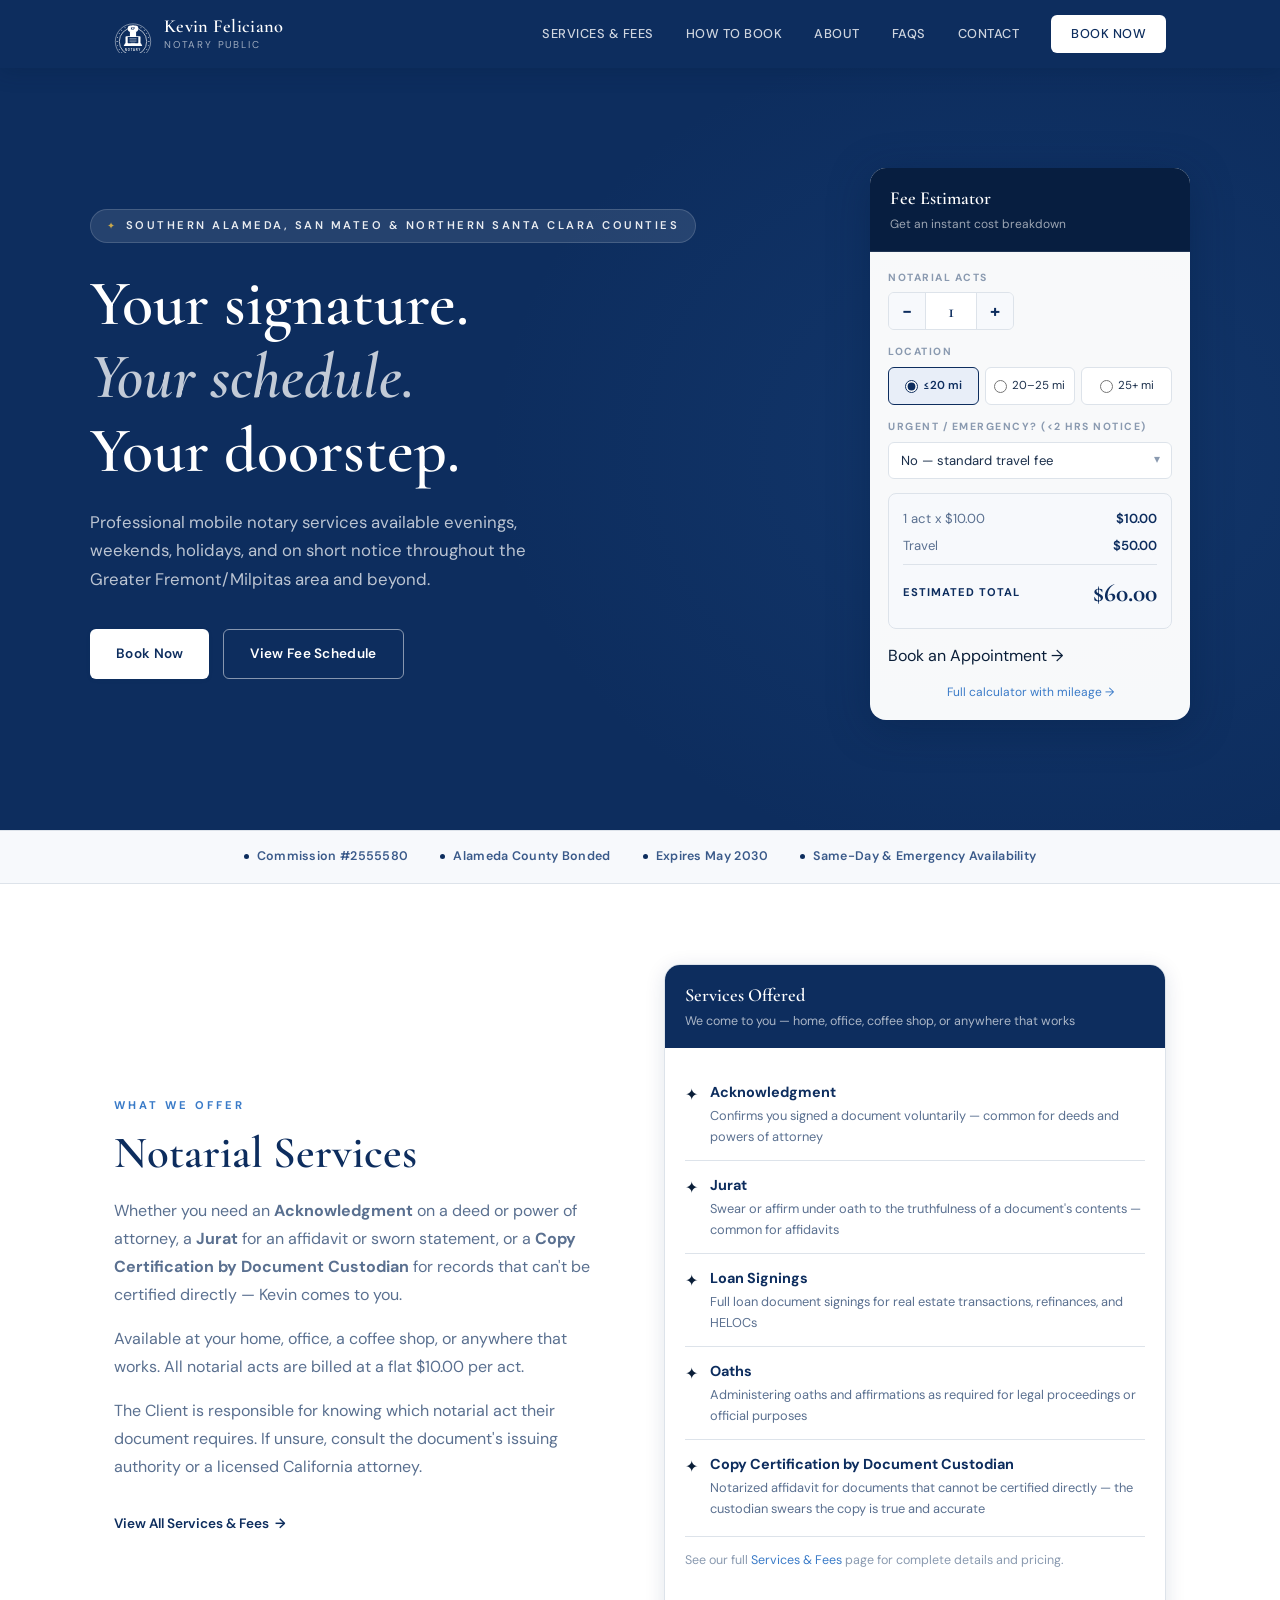
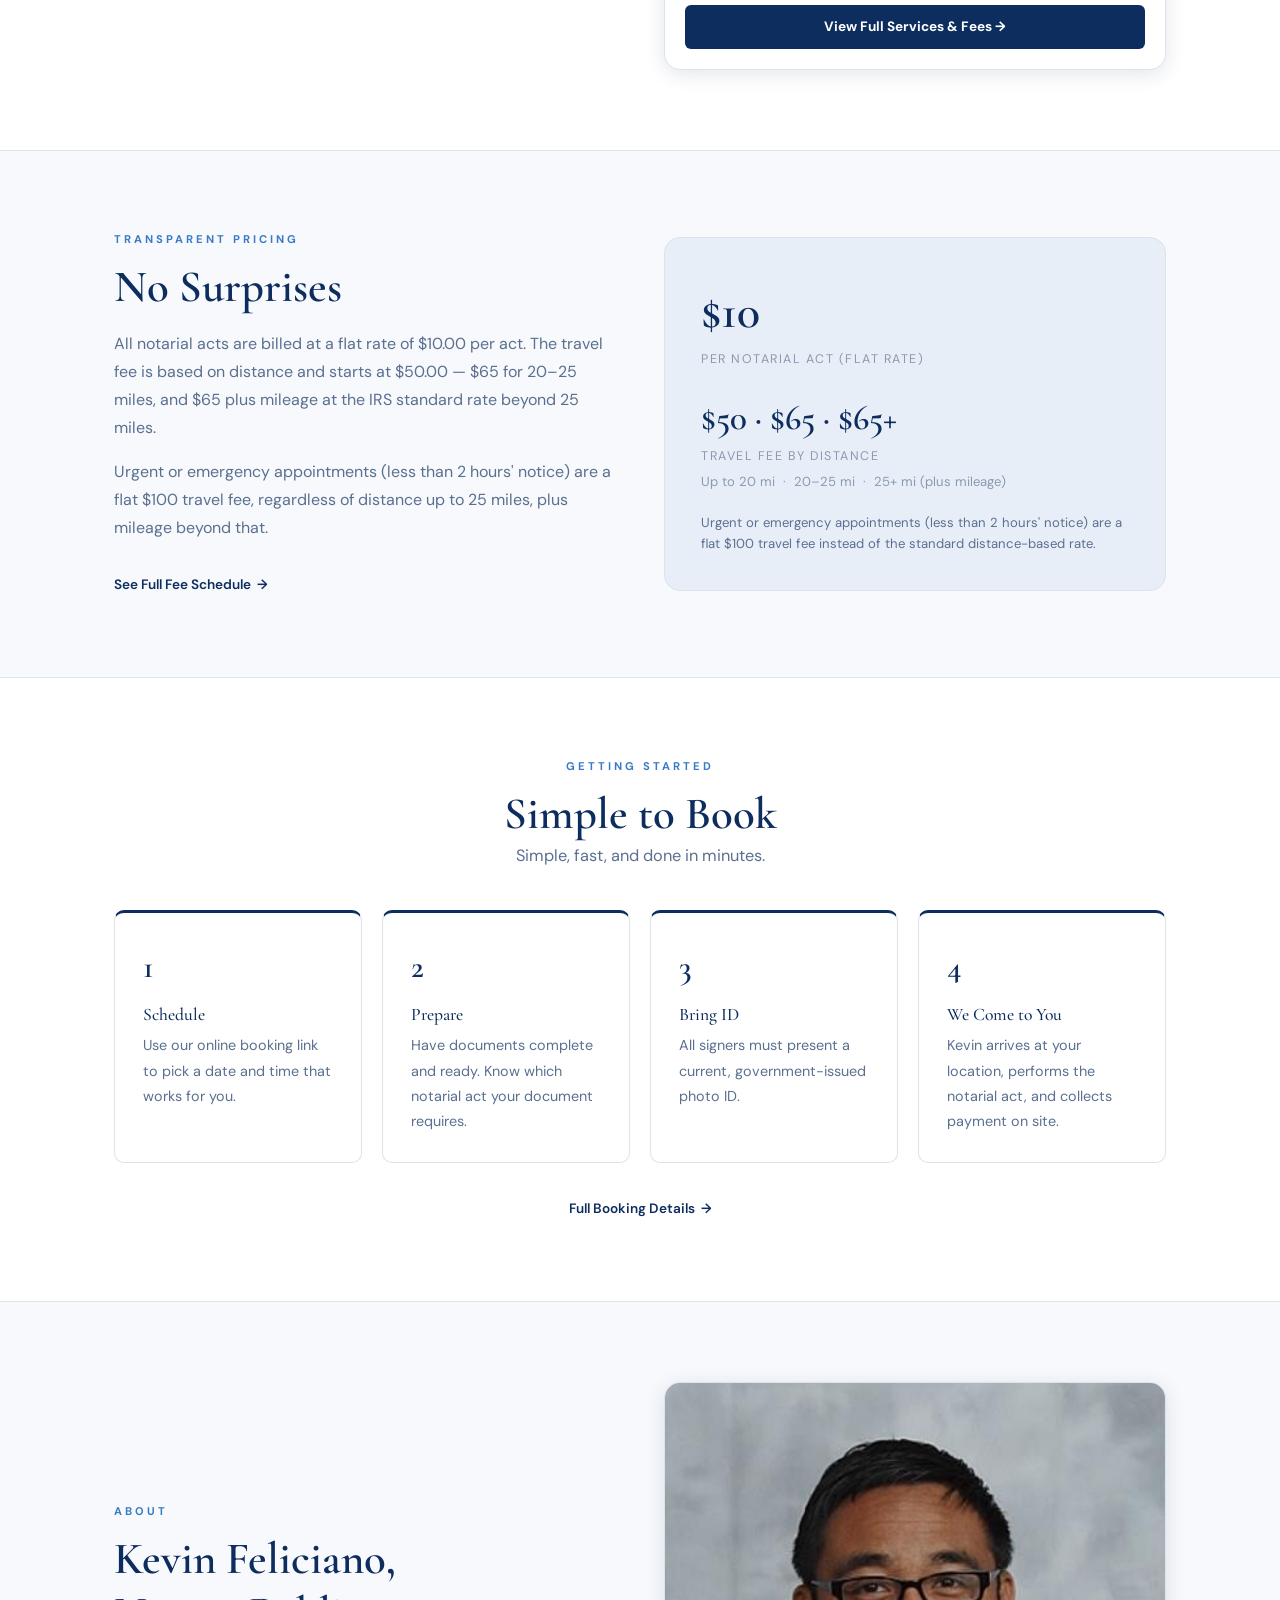
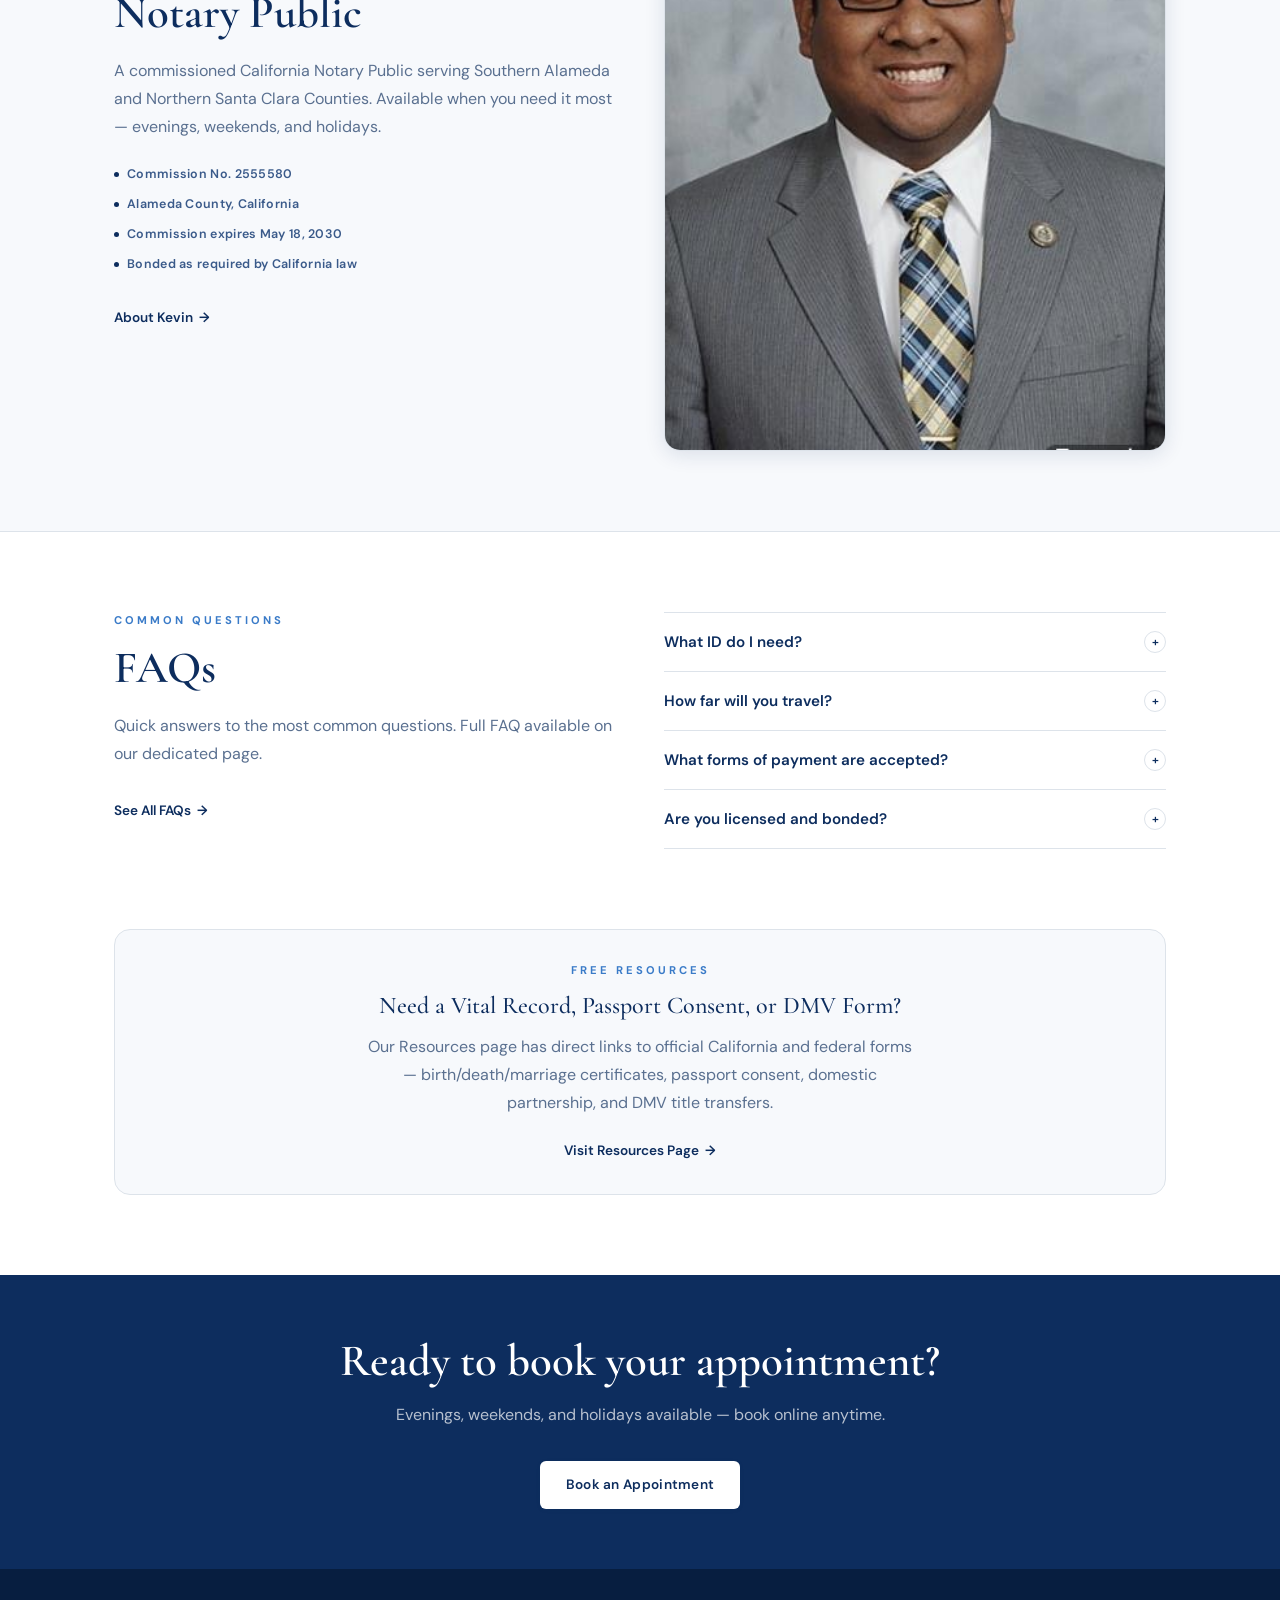
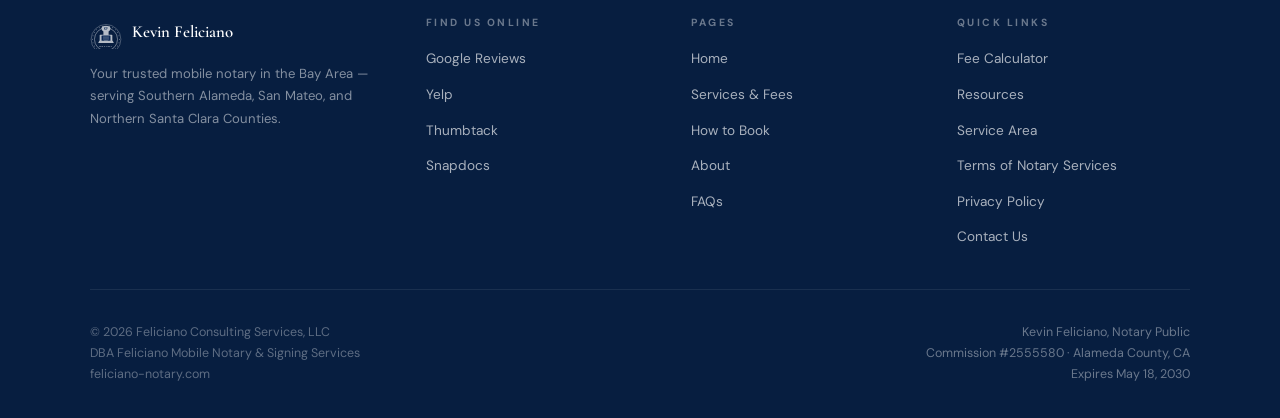
==== commit ea211cfc: "Add files via upload" ====
--- a/index.html
+++ b/index.html
@@ -190,7 +190,7 @@
       "name": "How far will you travel?",
       "acceptedAnswer": {
         "@type": "Answer",
-        "text": "Travel fees are based on distance from Fremont: $50.00 up to 15 miles, $65.00 for 15–25 miles, and $65.00 plus mileage at the IRS standard rate beyond 25 miles. Urgent or emergency appointments (less than 2 hours' notice) are a flat $100.00 travel fee instead."
+        "text": "Travel fees are based on distance from Fremont: $50.00 up to 20 miles, $65.00 for 20–25 miles, and $65.00 plus mileage at the IRS standard rate beyond 25 miles. Urgent or emergency appointments (less than 2 hours' notice) are a flat $100.00 travel fee instead."
       }
     },
     {
@@ -293,10 +293,10 @@
           <div style="font-size:0.65rem;font-weight:700;letter-spacing:1.5px;text-transform:uppercase;color:var(--text-muted);margin-bottom:6px">Location</div>
           <div style="display:grid;grid-template-columns:1fr 1fr 1fr;gap:6px">
             <label id="hc-loc-within-lbl" style="display:flex;align-items:center;justify-content:center;gap:5px;padding:9px 4px;border:1.5px solid #0d2d5e;border-radius:6px;cursor:pointer;font-size:0.72rem;font-weight:600;color:#0d2d5e;background:#e8eef8;text-align:center">
-              <input type="radio" name="hc-loc" id="hc-loc-within" value="within" checked onchange="hcUpdateLabels();hcCalc()" style="accent-color:#0d2d5e"/> &le;15 mi
+              <input type="radio" name="hc-loc" id="hc-loc-within" value="within" checked onchange="hcUpdateLabels();hcCalc()" style="accent-color:#0d2d5e"/> &le;20 mi
             </label>
             <label id="hc-loc-mid-lbl" style="display:flex;align-items:center;justify-content:center;gap:5px;padding:9px 4px;border:1.5px solid #dde3ea;border-radius:6px;cursor:pointer;font-size:0.72rem;color:#1a2e4a;background:white;text-align:center">
-              <input type="radio" name="hc-loc" id="hc-loc-mid" value="mid" onchange="hcUpdateLabels();hcCalc()" style="accent-color:#0d2d5e"/> 15&ndash;25 mi
+              <input type="radio" name="hc-loc" id="hc-loc-mid" value="mid" onchange="hcUpdateLabels();hcCalc()" style="accent-color:#0d2d5e"/> 20&ndash;25 mi
             </label>
             <label id="hc-loc-beyond-lbl" style="display:flex;align-items:center;justify-content:center;gap:5px;padding:9px 4px;border:1.5px solid #dde3ea;border-radius:6px;cursor:pointer;font-size:0.72rem;color:#1a2e4a;background:white;text-align:center">
               <input type="radio" name="hc-loc" id="hc-loc-beyond" value="beyond" onchange="hcUpdateLabels();hcCalc()" style="accent-color:#0d2d5e"/> 25+ mi
@@ -319,8 +319,8 @@
         <!-- Result -->
         <div style="background:#f7f9fc;border-radius:8px;padding:14px;display:flex;flex-direction:column;gap:6px;border:1px solid #dde3ea">
           <div style="display:flex;justify-content:space-between;font-size:0.82rem">
-            <span style="color:#5a7090" id="hc-acts-label">1 act x $15.00</span>
-            <span style="font-weight:600;color:#0d2d5e" id="hc-acts-val">$15.00</span>
+            <span style="color:#5a7090" id="hc-acts-label">1 act x $10.00</span>
+            <span style="font-weight:600;color:#0d2d5e" id="hc-acts-val">$10.00</span>
           </div>
           <div style="display:flex;justify-content:space-between;font-size:0.82rem">
             <span style="color:#5a7090">Travel</span>
@@ -328,7 +328,7 @@
           </div>
           <div style="border-top:1.5px solid #dde3ea;padding-top:8px;margin-top:2px;display:flex;justify-content:space-between;align-items:center">
             <span style="font-size:0.7rem;font-weight:700;letter-spacing:1px;text-transform:uppercase;color:#0d2d5e">Estimated Total</span>
-            <span style="font-family:var(--font-display);font-size:1.6rem;font-weight:700;color:#0d2d5e" id="hc-total">$65.00</span>
+            <span style="font-family:var(--font-display);font-size:1.6rem;font-weight:700;color:#0d2d5e" id="hc-total">$60.00</span>
           </div>
         </div>
 
@@ -357,7 +357,7 @@
         <span class="eyebrow">What We Offer</span>
         <h2>Notarial Services</h2>
         <p class="mt-16">Whether you need an <strong>Acknowledgment</strong> on a deed or power of attorney, a <strong>Jurat</strong> for an affidavit or sworn statement, or a <strong>Copy Certification by Document Custodian</strong> for records that can't be certified directly — Kevin comes to you.</p>
-        <p class="mt-16">Available at your home, office, a coffee shop, or anywhere that works. All notarial acts are billed at a flat $15.00 per act.</p>
+        <p class="mt-16">Available at your home, office, a coffee shop, or anywhere that works. All notarial acts are billed at a flat $10.00 per act.</p>
         <p class="mt-16">The Client is responsible for knowing which notarial act their document requires. If unsure, consult the document's issuing authority or a licensed California attorney.</p>
         <a href="services.html" class="btn-ghost mt-32" style="display:inline-flex">View All Services &amp; Fees</a>
       </div>
@@ -422,17 +422,17 @@
   <div class="container">
     <div class="teaser-grid reverse scroll-reveal">
       <div style="background:var(--light-blue);border-radius:var(--radius-lg);padding:36px;border:1px solid var(--border)">
-        <div style="font-family:var(--font-display);font-size:3rem;font-weight:600;color:var(--navy)">$15</div>
+        <div style="font-family:var(--font-display);font-size:3rem;font-weight:600;color:var(--navy)">$10</div>
         <div style="font-size:0.78rem;letter-spacing:1.5px;text-transform:uppercase;color:var(--text-muted);margin-bottom:20px">Per notarial act (flat rate)</div>
         <div style="font-family:var(--font-display);font-size:2.2rem;font-weight:600;color:var(--navy)">$50 · $65 · $65+</div>
         <div style="font-size:0.78rem;letter-spacing:1.5px;text-transform:uppercase;color:var(--text-muted);margin-bottom:4px">Travel fee by distance</div>
-        <div style="font-size:0.82rem;color:var(--text-muted);margin-bottom:20px">Up to 15 mi &nbsp;·&nbsp; 15&ndash;25 mi &nbsp;·&nbsp; 25+ mi (plus mileage)</div>
+        <div style="font-size:0.82rem;color:var(--text-muted);margin-bottom:20px">Up to 20 mi &nbsp;·&nbsp; 20&ndash;25 mi &nbsp;·&nbsp; 25+ mi (plus mileage)</div>
         <div style="font-size:0.82rem;color:var(--text-soft);line-height:1.6">Urgent or emergency appointments (less than 2 hours' notice) are a flat $100 travel fee instead of the standard distance-based rate.</div>
       </div>
       <div>
         <span class="eyebrow">Transparent Pricing</span>
         <h2>No Surprises</h2>
-        <p class="mt-16">All notarial acts are billed at a flat rate of $15.00 per act. The travel fee is based on distance and starts at $50.00 — $65 for 15&ndash;25 miles, and $65 plus mileage at the IRS standard rate beyond 25 miles.</p>
+        <p class="mt-16">All notarial acts are billed at a flat rate of $10.00 per act. The travel fee is based on distance and starts at $50.00 — $65 for 20&ndash;25 miles, and $65 plus mileage at the IRS standard rate beyond 25 miles.</p>
         <p class="mt-16">Urgent or emergency appointments (less than 2 hours' notice) are a flat $100 travel fee, regardless of distance up to 25 miles, plus mileage beyond that.</p>
         <a href="services.html" class="btn-ghost mt-32" style="display:inline-flex">See Full Fee Schedule</a>
       </div>
@@ -522,7 +522,7 @@
         </div>
         <div class="faq-item">
           <button class="faq-q">How far will you travel? <span class="faq-icon">+</span></button>
-          <div class="faq-a">Travel fees are based on distance from Fremont: $50.00 up to 15 miles, $65.00 for 15&ndash;25 miles, and $65.00 plus mileage at the IRS standard rate beyond 25 miles. Urgent or emergency appointments (less than 2 hours' notice) are a flat $100.00 travel fee instead.</div>
+          <div class="faq-a">Travel fees are based on distance from Fremont: $50.00 up to 20 miles, $65.00 for 20&ndash;25 miles, and $65.00 plus mileage at the IRS standard rate beyond 25 miles. Urgent or emergency appointments (less than 2 hours' notice) are a flat $100.00 travel fee instead.</div>
         </div>
         <div class="faq-item">
           <button class="faq-q">What forms of payment are accepted? <span class="faq-icon">+</span></button>
@@ -662,13 +662,13 @@
   inputEl.value = hcActs;
   var acts = hcActs;
 
-  // Acts fee — flat $15/act
-  var actsFee = acts * 15;
-  document.getElementById('hc-acts-label').textContent = acts + ' act' + (acts > 1 ? 's' : '') + ' x $15.00';
+  // Acts fee — flat $10/act
+  var actsFee = acts * 10;
+  document.getElementById('hc-acts-label').textContent = acts + ' act' + (acts > 1 ? 's' : '') + ' x $10.00';
   document.getElementById('hc-acts-val').textContent = hcFmt(actsFee);
 
   // Travel fee — distance-based, or $100 flat if urgent
-  // Standard: $50 (up to 15 mi), $65 (15–25 mi), $65 + mileage (25+ mi)
+  // Standard: $50 (up to 20 mi), $65 (20–25 mi), $65 + mileage (25+ mi)
   // Urgent:   $100 flat (under 25 mi), $100 + mileage (25+ mi)
   var travelFee, travelText;
   if (urgent) {
